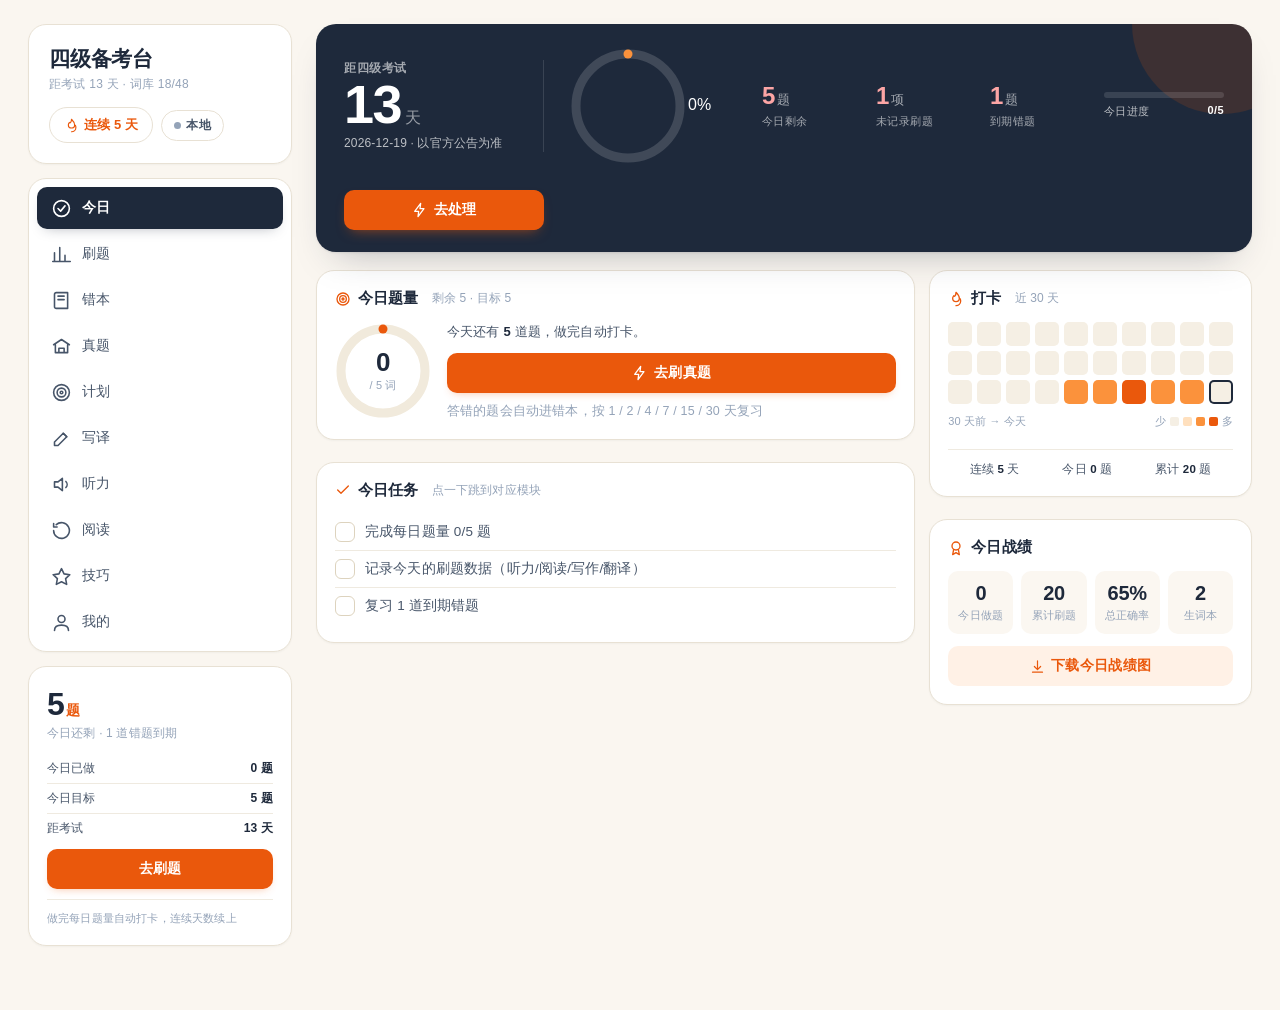
==== index.html @ 9d9791da "更新四级备考台：写译 tab 改为真题作文题库（不再用自编题） - 「写作真题题库」卡：原 3 道自编话题（短视频利弊等）全部替换为历年四级作文真题 Directions（原文），共 6 题：   2" ====
<!DOCTYPE html>
<html lang="zh-CN">
<head>
<meta charset="UTF-8">
<meta content="width=device-width, initial-scale=1.0, viewport-fit=cover" name="viewport">
<meta name="theme-color" content="#FAF6F0">
<title>四级备考台</title>
<!-- 四级备考台 · 独立部署版：单文件、零外链、离线可用；数据存本机浏览器，可用导出/导入 JSON 跨设备迁移 -->
<style>

/* ============== 设计系统 ==============
   三档卡片：primary(主卡/深阴影+左侧主色条) / default(信息卡/细边) / soft(提示卡/无边框)
   间距节奏：section 24 / card 12 / inline 6-10
   圆角：12 / 16 / 20 / 24 四档
   配色：橙色只用在 CTA、active 状态、关键强调；标题与数字走深色系 */
:root{
  --orange:#EA580C;       /* 主色：橙红（比 F97316 更克制，仅 CTA/active/重点） */
  --orange-soft:#FFF1E6;  /* 主色底：浅暖 */
  --orange-line:#FFD9B8;  /* 主色线：暖橙 */
  --ink:#1E293B;          /* 主文本：近黑 */
  --ink-2:#475569;        /* 次文本：暖深灰 */
  --muted:#94A3B8;        /* 元信息：暖灰 */
  --line:#E8E1D4;         /* 细边框：暖米灰 */
  --line-soft:#EFEAE0;    /* 极细分隔线 */
  --bg:#FAF6F0;           /* 页面背景：暖白单色 */
  --card:#FFFFFF;
  --green:#16A34A; --green-soft:#F0FDF4;
  --red:#DC2626; --red-soft:#FEF2F2;
  --amber:#D97706; --amber-soft:#FEF3C7;
  --blue:#2563EB; --blue-soft:#EFF6FF;
  --purple:#9333EA; --purple-soft:#FAF5FF;
  --shadow-sm:0 1px 2px rgba(30,41,59,.04);
  --shadow:0 1px 2px rgba(30,41,59,.04),0 8px 20px -12px rgba(30,41,59,.10);
  --shadow-lg:0 1px 2px rgba(30,41,59,.04),0 18px 36px -20px rgba(234,88,12,.20);
}
::selection{background:#FFD9B8;color:#7C2D12}
*{margin:0;padding:0;box-sizing:border-box;-webkit-tap-highlight-color:transparent}
html{font-size:16px}
body{
  font-family:-apple-system,BlinkMacSystemFont,"PingFang SC","Microsoft YaHei",sans-serif;
  background:var(--bg);
  color:var(--ink);min-height:100dvh;
  font-variant-numeric:tabular-nums;
  -webkit-font-smoothing:antialiased;text-rendering:optimizeLegibility;
  letter-spacing:.01em;
}
button{font-family:inherit;cursor:pointer;border:none;background:none}
button:focus-visible,input:focus-visible,select:focus-visible,textarea:focus-visible,[tabindex]:focus-visible{outline:2px solid rgba(234,88,12,.4);outline-offset:2px;border-radius:8px}
input,select,textarea{font-family:inherit;font-size:14px}
svg{display:inline-block;vertical-align:middle}

/* ============== 顶部 App 容器 ============== */
.app{max-width:1080px;margin:0 auto;padding:0 16px calc(96px + env(safe-area-inset-bottom))}
header{display:flex;align-items:center;justify-content:space-between;padding:18px 2px 14px}
.brand{font-size:19px;font-weight:800;letter-spacing:-.01em;color:var(--ink)}
.brand small{display:block;font-size:12px;color:var(--muted);font-weight:500;margin-top:3px;letter-spacing:.02em}
.streak{display:flex;align-items:center;gap:5px;background:#fff;border:1px solid var(--line);border-radius:999px;padding:6px 14px;font-weight:700;color:var(--orange);font-size:13px}
.streak.off{color:var(--muted)}
.streak svg{width:15px;height:15px}

/* ============== 导航 ============== */
.tabbar{
  position:fixed;left:0;right:0;bottom:0;z-index:40;
  display:flex;background:#fff;border-top:1px solid var(--line);
  padding-bottom:env(safe-area-inset-bottom);
}
.tabbar button{
  flex:1;display:flex;flex-direction:column;align-items:center;gap:3px;
  padding:9px 0 8px;color:var(--muted);font-size:11px;min-height:56px;
  position:relative;transition:color .15s ease;
}
.tabbar button svg{width:21px;height:21px;stroke-width:1.8}
.tabbar button.on{color:var(--orange);font-weight:700}
.tabbar button.on::before{content:'';position:absolute;top:0;left:50%;transform:translateX(-50%);width:24px;height:2.5px;background:var(--orange);border-radius:0 0 3px 3px}

/* ============== 卡片系统（三档） ============== */
.card{background:var(--card);border:1px solid var(--line);border-radius:18px;padding:18px;box-shadow:var(--shadow-sm);margin-bottom:8px}
.card h3,.card-primary h3{font-size:15px;font-weight:700;color:var(--ink);margin-bottom:14px;display:flex;align-items:center;gap:7px;letter-spacing:.01em}
.card h3 svg,.card-primary h3 svg{width:16px;height:16px;flex:none;color:var(--orange);stroke-width:2}
.card h3 .sub{font-size:12px;font-weight:500;color:var(--muted);margin-left:6px}

/* L1 主卡：左侧 3px 主色条 + 更大阴影，承载主要模块 */
.card-primary{
  background:#fff;border:1px solid var(--line);
  border-left:3px solid var(--orange);
  border-radius:18px;padding:18px 20px;
  box-shadow:var(--shadow);
  margin-bottom:8px;position:relative;
}
/* L2 信息卡：默认样式 */
.card{}
/* L3 提示卡：米色无边框，用于次要/提示性内容 */
.card-soft{background:#FBF7F1;border:1px dashed #ECE2D2;border-radius:14px;padding:14px 16px;margin-bottom:12px}
.card-soft h3{font-size:13px;font-weight:700;color:var(--ink-2);margin-bottom:8px}

/* ============== section 分组（解决"组合在一起没设计感"的核心） ============== */
.section{margin-bottom:24px}
.section:last-child{margin-bottom:0}
.section-head{display:flex;align-items:baseline;justify-content:space-between;margin-bottom:10px;padding:0 2px}
.section-head h4{font-size:13px;font-weight:700;color:var(--ink);letter-spacing:.02em;display:flex;align-items:center;gap:6px}
.section-head h4::before{content:'';width:3px;height:13px;background:var(--orange);border-radius:2px;display:inline-block}
.section-head .meta{font-size:12px;color:var(--muted)}

/* ============== 通用原子 ============== */
.muted{color:var(--muted);font-size:12.5px;line-height:1.6}
.muted-2{color:var(--ink-2);font-size:13px;line-height:1.6}
.row{display:flex;gap:10px;align-items:center}
.grow{flex:1}
.all-clear{padding:18px 8px;text-align:center;color:var(--green);font-weight:700;font-size:13px;display:flex;align-items:center;justify-content:center;gap:6px}
.all-clear svg{width:16px;height:16px}

/* ============== 按钮 ============== */
.btn{
  display:inline-flex;align-items:center;justify-content:center;gap:6px;
  min-height:40px;padding:0 18px;border-radius:10px;font-size:14px;font-weight:600;
  background:var(--orange);color:#fff;
  box-shadow:0 4px 10px -5px rgba(234,88,12,.45);
  transition:transform .12s ease,box-shadow .12s ease,background .12s ease;
  letter-spacing:.02em;
}
.btn.ghost{background:var(--orange-soft);color:var(--orange);box-shadow:none}
.btn.gray{background:#F1F5F9;color:var(--ink-2);box-shadow:none}
.btn.line{background:#fff;color:var(--ink);box-shadow:none;border:1px solid var(--line)}
.btn.red{background:var(--red);box-shadow:none}
.btn.green{background:var(--green);box-shadow:none}
.btn.amber{background:var(--amber);box-shadow:none}
@media(hover:hover){
  .btn:not(:disabled):hover{transform:translateY(-1px);box-shadow:0 8px 16px -8px rgba(234,88,12,.55)}
  .btn.ghost:not(:disabled):hover{background:#FFE5D0}
  .btn.gray:not(:disabled):hover{background:#E2E8F0}
  .btn.line:not(:disabled):hover{border-color:#C8B89E;background:#FBF7F1}
  .btn:not(:disabled):active{transform:translateY(0)}
}
.btn.sm{min-height:32px;padding:0 12px;font-size:12.5px;border-radius:8px}
.btn:disabled{opacity:.4;cursor:not-allowed;filter:saturate(.5)}
.btn.block{width:100%}

/* ============== 今天要处理 / 任务清单 ============== */
.todo-item{
  display:flex;align-items:center;gap:10px;padding:11px 12px;border-radius:10px;
  background:#FBF7F1;border:1px solid transparent;margin-bottom:8px;
  transition:background .12s ease;
}
.todo-item:last-child{margin-bottom:0}
.todo-item.urgent{background:#FEF2F2;border-color:#FECACA}
.todo-item .txt{flex:1;font-size:13.5px;line-height:1.5;color:var(--ink-2)}
.todo-item .txt b{font-size:14px;color:var(--ink);font-weight:700}
.todo-item.urgent .txt{color:var(--red)}
.todo-item.urgent .txt b{color:var(--red)}
.task-line{display:flex;align-items:center;gap:10px;padding:8px 0;font-size:13.5px;color:var(--ink-2)}
.task-line+.task-line{border-top:1px solid var(--line-soft)}
.task-line .box{width:20px;height:20px;border-radius:6px;border:1.5px solid #DDD3BE;display:flex;align-items:center;justify-content:center;flex:none;background:#fff}
.task-line .box svg{width:12px;height:12px}
.task-line.done .box{background:var(--green);border-color:var(--green);color:#fff}
.task-line.done span:last-child{color:var(--muted);text-decoration:line-through;text-decoration-color:#CBD5E1}

/* ============== 复习计划 ============== */
.plan-card .pp-bar{display:flex;gap:6px;margin:2px 0 14px}
.pp-seg{flex:1;min-width:0}
.pp-track{height:10px;border-radius:6px;background:#EFEAE0;overflow:hidden}
.pp-fill{height:100%;border-radius:6px;transition:width .3s ease}
.pp-cap{display:flex;align-items:center;gap:5px;margin-top:8px;font-size:12px;color:var(--muted);white-space:nowrap;overflow:hidden;text-overflow:ellipsis}
.pp-cap b{display:inline-flex;width:18px;height:18px;border-radius:50%;background:#EFEAE0;color:var(--ink-2);align-items:center;justify-content:center;font-size:11px;font-weight:700;flex:none}
.pp-cap.on{color:var(--orange);font-weight:700}
.pp-cap.on b{background:var(--orange);color:#fff}
.pp-now{font-size:13px;color:var(--ink-2);background:#FBF7F1;border-radius:10px;padding:10px 12px;margin-bottom:2px;line-height:1.6}
.pp-now b{color:var(--ink);font-weight:700}
.plan-focus{list-style:none;display:flex;flex-direction:column;gap:9px;margin-top:2px}
.plan-focus li{position:relative;padding-left:18px;font-size:13.5px;line-height:1.55;color:var(--ink-2)}
.plan-focus li::before{content:'';position:absolute;left:4px;top:8px;width:6px;height:6px;border-radius:50%;background:var(--orange)}
.auto{font-style:normal;font-size:10.5px;font-weight:700;color:var(--green);background:var(--green-soft);border-radius:5px;padding:1px 6px;margin-left:6px;vertical-align:middle}

/* ============== 写译 / 阅读 / 技巧 模块 ============== */
.tabbar{overflow-x:auto;-webkit-overflow-scrolling:touch}
.tabbar button{flex:none;min-width:62px}
.wl-prompt{display:flex;align-items:center;gap:10px;padding:11px 0;border-top:1px solid var(--line-soft)}
.wl-prompt:first-child{border-top:none}
.wl-prompt .grow{display:flex;flex-direction:column;gap:3px;min-width:0}
.wl-item{padding:12px 0;border-top:1px solid var(--line-soft)}
.wl-item:first-child{border-top:none}
.wl-item .q{font-size:13.5px;color:var(--ink);margin:4px 0;line-height:1.5}
.wl-item .a{font-size:13px;color:var(--ink-2);line-height:1.55;white-space:pre-wrap}
.skill-grid{display:grid;grid-template-columns:1fr 1fr;gap:8px}
.skill-card{background:#fff;border:1px solid var(--line);border-radius:14px;padding:14px}
.skill-card.ok{border-color:var(--green);background:var(--green-soft)}
.skill-card h3{font-size:14px;font-weight:700;color:var(--ink);margin:0}
.skill-sub{font-size:11px;font-weight:700;color:var(--muted);margin:10px 0 4px;letter-spacing:.04em}
@media(max-width:680px){.skill-grid{grid-template-columns:1fr}}

/* ============== 环形进度 ============== */
.ring-wrap{display:flex;align-items:center;gap:16px}
.ring{position:relative;width:96px;height:96px;flex:none}
.ring svg{transform:rotate(-90deg)}
.ring .num{position:absolute;inset:0;display:flex;flex-direction:column;align-items:center;justify-content:center}
.ring .num b{font-size:26px;line-height:1;color:var(--ink);font-weight:800;letter-spacing:-.02em}
.ring .num span{font-size:11px;color:var(--muted);margin-top:3px}

/* ============== 打卡日历 ============== */
.cal{display:grid;grid-template-columns:repeat(7,1fr);gap:5px}
.cal-wd{text-align:center;font-size:10px;color:var(--muted);padding-bottom:4px;font-weight:600;letter-spacing:.04em}
.cal-day{aspect-ratio:1;display:flex;align-items:center;justify-content:center;border-radius:7px;background:#F5EFE4;color:#C8B89E;font-size:12px;font-weight:600;position:relative}
.cal-day.l1{background:#FFE0BE;color:#9A3412}
.cal-day.l2{background:#FB923C;color:#fff}
.cal-day.l3{background:#EA580C;color:#fff}
.cal-day.today{box-shadow:inset 0 0 0 2px var(--ink);font-weight:800;color:var(--ink)}
.cal-day.l1.today,.cal-day.l2.today,.cal-day.l3.today{color:inherit}
.cal-day.has::after{content:'';position:absolute;bottom:2px;left:50%;transform:translateX(-50%);width:3px;height:3px;border-radius:50%;background:var(--orange)}
.cal-stats{margin-top:18px;font-size:12px;color:var(--muted);text-align:center;line-height:1.7}
.cal-mini-stats{display:flex;justify-content:space-around;font-size:11.5px;color:var(--ink-2);margin-top:20px;padding-top:10px;border-top:1px solid var(--line-soft);line-height:1.6}
.cal-mini-stats b{color:var(--ink);font-weight:700}
.cal-streak{font-size:12px;color:var(--muted);margin-bottom:36px;text-align:center;line-height:1.6}
.cal-streak b{color:var(--ink);font-weight:700;font-size:14px}
.cal-toggle{width:100%;min-height:32px;margin-top:10px;font-size:12px;color:var(--ink-2);font-weight:600;border-radius:8px}
.cal-toggle:hover{background:#F5EFE4}

/* ============== 倒计时（Hero 内的核心数据） ============== */
.cd-num{font-size:54px;font-weight:800;line-height:1;color:var(--ink);letter-spacing:-.03em;font-variant-numeric:tabular-nums}
.cd-num span{font-size:16px;font-weight:500;color:var(--muted);margin-left:4px;letter-spacing:0}
.cd-label{font-size:12px;color:var(--muted);font-weight:600;letter-spacing:.05em;text-transform:uppercase}
.cd-date{font-size:12px;color:var(--ink-2);margin-top:4px}

/* ============== 进度条 ============== */
.bar{height:6px;border-radius:99px;background:#F1EADC;overflow:hidden}
.bar i{display:block;height:100%;background:linear-gradient(90deg,#FB923C,var(--orange));border-radius:99px;transition:width .3s ease}
.bar.dark i{background:var(--ink)}

/* ============== PC 端补充 ============== */
.hero{display:none}
.pc-only{display:none}
.week{display:flex;align-items:flex-end;gap:8px;height:159px}
.wcol{flex:1;display:flex;flex-direction:column;align-items:center;justify-content:flex-end;gap:4px;height:100%}
.wnum{font-size:11px;color:var(--ink-2);min-height:14px;font-weight:600}
.wnum.empty{color:#C8B89E}
.wbar{width:100%;max-width:20px;border-radius:4px 4px 2px 2px;background:#F1EADC;min-height:4px;flex:0 0 auto}
.wbar.hot{background:linear-gradient(180deg,#FB923C,var(--orange))}
.wbar.today{box-shadow:inset 0 0 0 2px var(--ink)}
.wlab{font-size:10px;color:var(--muted);font-weight:600;letter-spacing:.04em}
.wlab.today{color:var(--ink);font-weight:700}
.cause-row{display:flex;align-items:center;gap:10px;padding:7px 0;font-size:12.5px}
.cause-row+.cause-row{border-top:1px solid var(--line-soft)}
.cause-row .nm{width:60px;flex:none;color:var(--ink-2);font-weight:500}
.cause-row .bar{flex:1;height:6px;border-radius:99px;background:#F1EADC;overflow:hidden}
.cause-row .bar i{display:block;height:100%;border-radius:99px;background:linear-gradient(90deg,#FB923C,var(--orange))}
.cause-row b{width:30px;flex:none;text-align:right;font-weight:700;color:var(--ink)}
.guide-row{display:flex;gap:10px;padding:9px 0;font-size:13px;line-height:1.6;align-items:flex-start;color:var(--ink-2)}
.guide-row+.guide-row{border-top:1px solid var(--line-soft)}
.guide-row:last-child{padding-bottom:0}
.guide-row .chip-n{flex:none;font-weight:700;color:#fff;background:var(--orange);border-radius:6px;padding:2px 8px;font-size:11px;margin-top:1px;letter-spacing:.04em;min-width:42px;text-align:center}
.guide-row .chip-n.dim{background:#94A3B8}
.lv-bar{display:flex;height:12px;border-radius:99px;overflow:hidden;background:#F1EADC;margin:6px 0 10px}
.lv-bar i{display:block;height:100%;transition:width .3s ease}
.lv-legend{display:flex;flex-wrap:wrap;gap:8px 14px;font-size:11.5px;color:var(--muted)}
.lv-legend span{display:flex;align-items:center;gap:5px}
.lv-legend i{width:9px;height:9px;border-radius:2px;flex:none}
.lv-legend b{color:var(--ink);font-weight:700}

/* ============== 横幅 ============== */
.banner{
  display:flex;gap:10px;align-items:center;background:var(--amber-soft);border:1px solid #FDE68A;
  color:#92400E;border-radius:12px;padding:11px 14px;margin-bottom:12px;font-size:12.5px;line-height:1.55;
}
.banner .grow{flex:1}
.banner .x{margin-left:6px;color:#92400E;font-size:18px;padding:4px 8px;opacity:.6;line-height:1}
.banner .x:hover{opacity:1}

/* ============== 表单 ============== */
.field{margin-bottom:10px}
.field label{display:block;font-size:12px;color:var(--muted);margin-bottom:5px;font-weight:600;letter-spacing:.02em}
.field input,.field select,.field textarea{
  width:100%;min-height:40px;border:1.5px solid var(--line);border-radius:10px;padding:9px 12px;background:#fff;color:var(--ink);
  transition:border-color .12s ease,box-shadow .12s ease;
}
.field input:focus,.field select:focus,.field textarea:focus{border-color:var(--orange);outline:none;box-shadow:0 0 0 3px rgba(234,88,12,.1)}
.field textarea{min-height:72px;resize:vertical;line-height:1.5}
.form-grid{display:grid;grid-template-columns:1fr 1fr;gap:10px}

/* ============== 记录列表 ============== */
.log-item{display:flex;align-items:center;gap:10px;padding:10px 0;font-size:13px}
.log-item+.log-item{border-top:1px solid var(--line-soft)}
.log-item .del{margin-left:auto;opacity:0;transition:opacity .15s ease}
.log-item:hover .del{opacity:1}
.tag{flex:none;font-size:11px;padding:2px 8px;border-radius:5px;font-weight:600;letter-spacing:.02em}
.tag.listening{background:#FFEDD5;color:#C2410C}
.tag.reading{background:#DBEAFE;color:#1D4ED8}
.tag.writing{background:#DCFCE7;color:#15803D}
.tag.translating{background:#F3E8FF;color:#7E22CE}
.del{color:var(--muted);padding:8px;min-width:36px;min-height:36px;font-size:16px;line-height:1}
.del:hover{color:var(--red)}

/* ============== 错本 ============== */
.err-item{border:1px solid var(--line);border-radius:12px;padding:12px 14px;margin-bottom:10px;background:#fff;transition:border-color .12s ease}
.err-item.due{border-color:#FCA5A5;background:#FFF8F8}
.err-item.due-strong{border-left:3px solid var(--red);background:#FFF8F8}
.err-item .q{font-size:13.5px;line-height:1.55;margin:8px 0 4px;color:var(--ink);font-weight:500}
.err-item .a{font-size:12.5px;color:var(--muted);line-height:1.55}
.badge{display:inline-block;font-size:10.5px;padding:2px 7px;border-radius:5px;background:#F1F5F9;color:var(--ink-2);margin-right:4px;font-weight:600;letter-spacing:.02em}
.badge.red{background:#FEE2E2;color:var(--red)}
.badge.orange{background:#FFEDD5;color:#C2410C}
.badge.gray{background:#F1F5F9;color:var(--ink-2)}
.filter-row{display:flex;gap:8px;margin-bottom:12px}
.filter-row select{flex:1;min-height:36px;border:1.5px solid var(--line);border-radius:8px;padding:6px 10px;background:#fff;font-size:12.5px}

/* ============== 生词本 ============== */
.vocab-item{display:flex;align-items:center;gap:10px;padding:10px 0}
.vocab-item+.vocab-item{border-top:1px solid var(--line-soft)}
.vocab-item .w{font-weight:700;font-size:15px;color:var(--ink);letter-spacing:.01em}
.vocab-item .ph{color:var(--muted);font-size:12.5px;margin-left:4px}
.vocab-item .d{font-size:12.5px;color:var(--ink-2);margin-top:2px;line-height:1.5}
.vocab-item .actions{margin-left:auto;display:flex;gap:4px;align-items:center}
.vocab-item .speak{color:var(--muted);padding:6px;border-radius:6px}
.vocab-item .speak:hover{color:var(--orange);background:var(--orange-soft)}

/* ============== 翻卡 overlay ============== */
.deck-mask{
  position:fixed;inset:0;z-index:60;background:var(--bg);display:none;
  flex-direction:column;min-height:100dvh;
}
.deck-mask.show{display:flex}
.deck-top{display:flex;align-items:center;justify-content:space-between;padding:14px 18px;border-bottom:1px solid var(--line);background:#fff}
.deck-top .prog{font-weight:700;color:var(--orange);font-size:13px;background:var(--orange-soft);padding:4px 12px;border-radius:99px}
.deck-close{font-size:13px;color:var(--ink-2);padding:8px 12px;min-width:44px;min-height:44px;border-radius:8px;font-weight:600}
.deck-close:hover{background:#F1EADC}
.flip-zone{flex:1;display:flex;align-items:center;justify-content:center;padding:0 24px;perspective:1200px}
.flip{width:100%;max-width:420px;height:min(56dvh,420px);position:relative;transform-style:preserve-3d;transition:transform .25s ease-out;cursor:pointer}
.flip.flipped{transform:rotateY(180deg)}
.face{
  position:absolute;inset:0;backface-visibility:hidden;-webkit-backface-visibility:hidden;
  background:#fff;border-radius:24px;box-shadow:0 1px 2px rgba(30,41,59,.04),0 20px 50px -20px rgba(30,41,59,.18);
  display:flex;flex-direction:column;align-items:center;justify-content:center;padding:32px 28px;text-align:center;
}
.face.back{transform:rotateY(180deg)}
.face .word{font-size:46px;font-weight:800;letter-spacing:-.02em;line-height:1.1;word-break:break-word;color:var(--ink)}
.face .phonetic{font-size:18px;color:var(--muted);margin-top:14px;letter-spacing:.02em}
.face .hint{position:absolute;bottom:22px;font-size:12px;color:#B7A98F;font-weight:500}
.face .pos{font-size:14px;color:var(--orange);font-weight:700;margin-bottom:10px;background:var(--orange-soft);padding:3px 10px;border-radius:6px;letter-spacing:.04em}
.face .def{font-size:24px;font-weight:700;line-height:1.4;color:var(--ink);letter-spacing:-.01em}
.face .coll{font-size:14px;color:var(--ink-2);margin-top:14px;line-height:1.5}
.face .eg{font-size:15px;margin-top:16px;line-height:1.65;color:var(--ink-2)}
.face .egcn{font-size:12.5px;color:var(--muted);margin-top:6px;line-height:1.5}
.speak-btn{margin-top:14px;width:44px;height:44px;border-radius:50%;background:var(--orange-soft);color:var(--orange);display:flex;align-items:center;justify-content:center;transition:transform .15s ease,background .15s ease}
.speak-btn:hover{background:#FFE0BE;transform:scale(1.05)}
.speak-btn svg{width:20px;height:20px}
.deck-actions{display:flex;gap:12px;padding:16px 20px calc(20px + env(safe-area-inset-bottom));background:#fff;border-top:1px solid var(--line)}
.deck-actions .btn{flex:1;height:54px;font-size:15px;border-radius:14px}

/* 清零庆祝 */
.finish-wrap{flex:1;display:flex;flex-direction:column;align-items:center;justify-content:center;padding:30px;text-align:center}
.stamp{
  border:3px solid var(--orange);color:var(--orange);padding:10px 24px;border-radius:14px;
  font-size:28px;font-weight:800;transform:rotate(-6deg);animation:stampIn .35s ease-out;letter-spacing:.05em;
  background:#fff;
}
@keyframes stampIn{0%{transform:rotate(-6deg) scale(2.2);opacity:0}100%{transform:rotate(-6deg) scale(1);opacity:1}}
.confetti{position:fixed;top:-20px;width:9px;height:15px;z-index:99;border-radius:2px;animation:fall 1.9s ease-in forwards;pointer-events:none}
@keyframes fall{to{transform:translateY(108dvh) rotate(640deg);opacity:.85}}

/* ============== 自测 ============== */
.quiz-opt{
  display:block;width:100%;text-align:left;min-height:48px;padding:12px 16px;margin-bottom:8px;
  border:1.5px solid var(--line);border-radius:12px;background:#fff;font-size:14px;color:var(--ink);
  transition:border-color .12s ease,background .12s ease;
}
.quiz-opt:hover:not(:disabled){border-color:var(--orange);background:#FFFAF5}
.quiz-opt.right{border-color:var(--green);background:var(--green-soft);color:var(--green);font-weight:700}
.quiz-opt.wrong{border-color:var(--red);background:var(--red-soft);color:var(--red)}
.quiz-opt:disabled{cursor:default}
.score-big{font-size:54px;font-weight:800;color:var(--ink);text-align:center;line-height:1.1;letter-spacing:-.03em}

/* ============== 拼写检测 ============== */
.spell-answer{min-height:50px;letter-spacing:8px;font-size:26px;font-weight:800;text-align:center;border-bottom:2px dashed #D4C8B0;margin:0 6px 14px;color:var(--ink);padding-left:8px}
.spell-answer.right{color:var(--green);border-color:var(--green)}
.spell-answer.wrong{color:var(--red);border-color:var(--red)}
.spell-tiles{display:flex;flex-wrap:wrap;gap:8px;justify-content:center;padding:0 4px}
.tile{width:40px;height:48px;border-radius:10px;background:var(--orange-soft);color:var(--orange);font-size:18px;font-weight:700;display:flex;align-items:center;justify-content:center;transition:transform .12s ease,background .12s ease}
.tile:hover:not(.used){background:#FFE0BE;transform:translateY(-1px)}
.tile.used{opacity:.22;pointer-events:none}
.spell-correct{text-align:center;color:var(--red);font-size:13px;margin-top:12px}

/* ============== 选词填空 ============== */
.bank{display:flex;flex-wrap:wrap;gap:8px;margin-bottom:14px}
.chip{min-height:36px;padding:5px 14px;border-radius:99px;background:var(--orange-soft);color:var(--orange);font-weight:600;font-size:13px;letter-spacing:.01em;transition:background .12s ease,transform .12s ease}
.chip:hover:not(.used){background:#FFE0BE}
.chip.sel{outline:2px solid var(--orange);background:#FFE0BE}
.chip.used{opacity:.22;pointer-events:none}
.cloze-item{padding:11px 0}
.cloze-item+.cloze-item{border-top:1px solid var(--line-soft)}
.cloze-sent{font-size:14px;line-height:1.9}
.cloze-cn{font-size:12.5px;color:var(--muted);margin-top:2px}
.blank{min-width:74px;min-height:34px;border:none;border-bottom:2px solid var(--orange);background:var(--orange-soft);color:var(--orange);font-weight:700;font-size:14px;border-radius:8px 8px 0 0;padding:2px 10px;margin:0 2px;letter-spacing:.01em}
.blank.right{border-bottom-color:var(--green);color:var(--green);background:var(--green-soft)}
.blank.wrong{border-bottom-color:var(--red);color:var(--red);background:var(--red-soft)}
.cloze-answer{font-size:11.5px;color:var(--green);margin-left:6px;font-weight:600}

/* ============== 图表 ============== */
.chart-box{overflow-x:auto}
.legend{display:flex;flex-wrap:wrap;gap:12px;font-size:11.5px;color:var(--ink-2);margin-top:10px}
.legend i{width:10px;height:10px;border-radius:2px;display:inline-block;margin-right:4px}

/* ============== 数据概览 ============== */
.stat-grid{display:grid;grid-template-columns:repeat(4,1fr);gap:8px;text-align:center}
.stat-grid .cell{background:#FBF7F1;border-radius:10px;padding:11px 4px}
.stat-grid b{display:block;font-size:20px;color:var(--ink);font-weight:800;letter-spacing:-.01em}
.stat-grid span{font-size:11px;color:var(--muted);margin-top:2px;letter-spacing:.02em}
.me-list .btn{margin-bottom:8px}
details.struct summary{min-height:40px;display:flex;align-items:center;font-weight:600;cursor:pointer;font-size:14px;color:var(--ink);list-style:none}
details.struct summary::-webkit-details-marker{display:none}
details.struct summary::before{content:'▸';color:var(--muted);font-size:11px;margin-right:8px;transition:transform .15s ease;display:inline-block}
details.struct[open] summary::before{transform:rotate(90deg)}
table.struct-tbl{width:100%;border-collapse:collapse;font-size:12.5px;margin-top:10px}
table.struct-tbl th,table.struct-tbl td{border:1px solid var(--line);padding:7px 9px;text-align:left}
table.struct-tbl th{background:#FBF7F1;font-weight:600;color:var(--ink)}
table.struct-tbl td{color:var(--ink-2)}

/* ============== 弹窗 ============== */
.modal-mask{position:fixed;inset:0;z-index:80;background:rgba(30,41,59,.5);display:none;align-items:center;justify-content:center;padding:20px;backdrop-filter:blur(4px)}
.modal-mask.show{display:flex}
.modal{background:#fff;border-radius:18px;padding:22px 22px 18px;width:100%;max-width:400px;max-height:86dvh;overflow:auto;box-shadow:0 20px 60px -20px rgba(30,41,59,.3)}
.modal h3{margin-bottom:12px;font-size:16px}
.modal img{width:100%;border-radius:12px;border:1px solid var(--line)}

/* ============== Toast ============== */
.toast{
  position:fixed;left:50%;bottom:110px;transform:translateX(-50%);z-index:100;
  background:var(--ink);color:#fff;padding:10px 18px;border-radius:99px;font-size:13px;
  opacity:0;pointer-events:none;transition:opacity .2s;max-width:86vw;text-align:center;
  box-shadow:0 8px 24px -8px rgba(30,41,59,.4);
}
.toast.show{opacity:.95}

.hidden{display:none!important}

/* ============== 手机微调 ============== */
@media (max-width:767px){
  .btn.sm,.cal-toggle,.banner .x,.chip,.blank{min-height:40px}
  .banner .x{min-width:40px;padding:0}
  .chip{padding:6px 14px}
}

/* ============== 平板：顶部胶囊导航 + 今日双栏 ============== */
@media (min-width:768px){
  .app{padding-bottom:48px}
  .tabbar{
    position:static;border-top:none;background:transparent;justify-content:center;gap:8px;
    padding:0 0 20px;
  }
  .tabbar button{
    flex:none;flex-direction:row;gap:8px;padding:9px 20px;border-radius:99px;min-height:42px;
    background:#fff;box-shadow:var(--shadow-sm);font-size:13px;border:1px solid var(--line);
  }
  .tabbar button.on{background:var(--ink);color:#fff;border-color:var(--ink)}
  .tabbar button.on::before{display:none}
  .tabbar button:hover:not(.on){background:#FBF7F1}
  /* ≥768：today-grid 双列对齐，两列等高，卡内 card-stretch 限制性撑高避免大空白 */
  .today-grid{display:grid;grid-template-columns:1.3fr .7fr;gap:14px;align-items:stretch}
  .today-grid .sub{display:flex;flex-direction:column;gap:14px;height:100%}
  .flip{max-width:480px}
}

/* <1024：移动端 .side 整列隐藏；hero 改紧凑横排两行（信息柱+CTA 一行，数据带一行），大字倒计时 */
@media (max-width:1023px){
  .side{display:none}
  /* mobile hero：grid 单列 + 深色背景，环绝对定位到右上角不影响行高，文字内边距避让 */
  .hero{display:grid;grid-template-columns:1fr;gap:10px;padding:14px 18px 14px 18px;border-radius:18px;margin-bottom:14px;background:#1E293B;color:#fff;box-shadow:0 1px 2px rgba(0,0,0,.08),0 18px 36px -20px rgba(30,41,59,.35);position:relative;min-height:80px}
  .hero-l{flex:none;min-width:0;padding-right:140px;padding-bottom:8px;border-right:none;display:flex;align-items:baseline;flex-wrap:wrap;gap:0}
  .hero-l .cd-label{font-size:12px;color:rgba(255,255,255,.6);font-weight:600;letter-spacing:.05em;display:inline;margin-right:4px}
  .hero-l .cd-num{font-size:54px;line-height:1;letter-spacing:-.03em;color:#fff;display:inline-block;margin:0 4px 0 0}
  .hero-l .cd-num span{font-size:14px;color:rgba(255,255,255,.6);margin-left:2px}
  .hero-l .cd-date{font-size:12px;color:rgba(255,255,255,.55);display:inline;margin-left:0}
  .hero-r{display:flex;align-items:center;gap:12px;flex-wrap:wrap;padding-right:0}
  .hero-stat{min-width:0}
  .hero-stat b{font-size:20px}
  .hero-stat b i{font-size:12px}
  .hero-stat span{font-size:11px}
  .hero-prog{display:none}
  .hero-btn,.hero-done{flex:none;font-size:14px;padding:0 16px;min-height:38px;white-space:nowrap;margin-top:6px;justify-self:start;width:auto}
  /* mobile 词库进度大环绝对定位到右上角，不影响 flex 行高 */
  .hero-ring{position:absolute;top:14px;right:14px;width:120px;height:120px;flex:none;display:flex;align-items:center;justify-content:center;margin-left:0}
  .hero-ring svg{position:absolute;inset:0}
  .hero-ring span{font-size:22px;font-weight:800;color:#fff;letter-spacing:-.02em}
  .ring-wrap{flex-direction:column;align-items:center;text-align:center;gap:10px}
  .ring{width:76px;height:76px}
  .ring svg{width:76px;height:76px}
  .ring .num b{font-size:20px}
  .cd-num{font-size:20px!important}
  .cd-num span{font-size:14px!important}
}

/* ============== 中等屏：分栏 ============== */
@media (min-width:900px){
  .quiz-grid{display:grid;grid-template-columns:1fr 1fr;gap:14px;align-items:start;
    grid-template-areas:"a b" "chart chart" "c d" "f e"}
  .quiz-grid>.card{margin-bottom:0}
  .qz-a{grid-area:a}.qz-b{grid-area:b}.qz-chart{grid-area:chart}
  .qz-c{grid-area:c}.qz-d{grid-area:d}.qz-e{grid-area:e}.qz-f{grid-area:f}
  .quiz-stage{max-width:740px;margin:4px auto 0}
  .book-grid{display:grid;grid-template-columns:.9fr 1.1fr;gap:14px;align-items:start}
  .book-grid .card{margin-bottom:0}
  .book-grid .sub{display:flex;flex-direction:column;gap:14px}
  .me-cols{display:grid;grid-template-columns:1.05fr .95fr;gap:14px;align-items:start}
  .me-cols .card{margin-bottom:0}
  .me-cols .sub{display:flex;flex-direction:column;gap:14px}
  .me-ov .stat-grid .cell{padding:14px 4px}
  .me-ov .stat-grid b{font-size:24px}
}

/* ============== 桌面：左侧边栏布局 ============== */
@media (min-width:1024px){
  .app{display:grid;grid-template-columns:264px minmax(0,1fr);gap:24px;max-width:1360px;padding:24px 28px 56px;align-items:start}
  .side{position:sticky;top:24px;display:flex;flex-direction:column;gap:14px}
  main{min-width:0}
  .today-grid{display:grid;grid-template-columns:1.3fr .7fr;gap:14px;align-items:start}
  .today-grid .sub{display:flex;flex-direction:column;gap:14px}
  header{flex-direction:column;align-items:stretch;gap:14px;padding:20px;background:#fff;border:1px solid var(--line);border-radius:18px;box-shadow:var(--shadow-sm)}
  .brand{font-size:21px}
  .streak{justify-content:center;padding:8px 14px}
  .tabbar{flex-direction:column;align-items:stretch;gap:4px;background:#fff;border:1px solid var(--line);border-radius:18px;padding:8px;box-shadow:var(--shadow-sm)}
  .tabbar button{justify-content:flex-start;gap:10px;width:100%;padding:10px 14px;min-height:42px;border-radius:10px;background:transparent;border:none;box-shadow:none;font-size:13.5px;color:var(--ink-2);font-weight:500;transition:background .12s ease,color .12s ease}
  .tabbar button:hover{background:#FBF7F1;color:var(--ink)}
  .tabbar button.on{background:var(--ink);color:#fff;box-shadow:0 6px 14px -8px rgba(30,41,59,.4);font-weight:600}
  .tabbar button.on::before{display:none}
  .tabbar button.on svg{stroke:#fff}
  .tabbar button svg{stroke-width:1.8}
  .toast{bottom:36px}
  .flip{max-width:480px;height:min(58dvh,440px)}
  .deck-top,.deck-actions{max-width:800px;width:100%;margin:0 auto}
  .deck-actions{gap:14px}
  /* PC 端补充 */
  .pc-only{display:block}
  .pc-hide{display:none}
  /* Hero：左深色信息柱 + 右数据带（彻底告别"大橙色块"） */
  .hero{display:grid;grid-template-columns:200px 1fr auto;align-items:center;gap:24px;background:#1E293B;color:#fff;border-radius:20px;padding:22px 28px;margin-bottom:18px;box-shadow:0 1px 2px rgba(0,0,0,.08),0 18px 36px -20px rgba(30,41,59,.35);position:relative;overflow:hidden}
  .hero::after{content:'';position:absolute;width:180px;height:180px;border-radius:50%;background:rgba(234,88,12,.15);right:-60px;top:-90px;pointer-events:none}
  .hero-l{padding-right:24px;border-right:1px solid rgba(255,255,255,.12);position:relative;z-index:1}
  .hero .cd-num{color:#fff}
  .hero .cd-num span{color:rgba(255,255,255,.55)}
  .hero .cd-label{color:rgba(255,255,255,.6)}
  .hero .cd-date{color:rgba(255,255,255,.7)}
  .hero-r{display:flex;align-items:center;gap:24px;flex:1;position:relative;z-index:1}
  .hero-stat{min-width:90px}
  .hero-stat b{font-size:24px;display:block;line-height:1.1;color:#fff;font-weight:800;letter-spacing:-.02em}
  .hero-stat b i{font-size:13px;font-style:normal;font-weight:500;color:rgba(255,255,255,.6);margin-left:2px}
  .hero-stat span{font-size:11px;color:rgba(255,255,255,.6);margin-top:4px;display:block;letter-spacing:.04em}
  .hero-prog{flex:1;min-width:120px}
  .hero-prog .bar{height:6px;border-radius:99px;background:rgba(255,255,255,.12);overflow:hidden}
  .hero-prog .bar i{display:block;height:100%;background:linear-gradient(90deg,#FB923C,var(--orange));border-radius:99px}
  .hero-prog .lab{display:flex;justify-content:space-between;font-size:11px;color:rgba(255,255,255,.7);margin-top:6px;letter-spacing:.04em}
  .hero-prog .lab b{color:#fff;font-weight:700}
  .hero-btn{background:var(--orange);color:#fff;flex:none;box-shadow:0 6px 14px -7px rgba(234,88,12,.7)}
  .hero-btn:hover{background:#F97316}
  .hero-done{display:flex;align-items:center;gap:8px;font-weight:600;font-size:13px;flex:none;color:rgba(255,255,255,.9);background:rgba(255,255,255,.1);padding:8px 14px;border-radius:10px}
  .hero-done svg{width:16px;height:16px;stroke:currentColor;color:#FB923C}
  /* 参考信息卡 PC 端强制展开 */
  details.struct>summary{pointer-events:none;cursor:default;min-height:0;font-size:14px;margin-bottom:10px;padding:0}
  details.struct>summary::before{display:none}
  /* 数据概览 6 格 */
  .me-ov .stat-grid{grid-template-columns:repeat(6,1fr)}
  /* 侧边栏今日待办 */
  .side-today .st-num{font-size:32px;font-weight:800;color:var(--ink);line-height:1.1;margin:2px 0 2px;letter-spacing:-.02em}
  .side-today .st-num b{color:var(--orange);font-size:14px;font-weight:600;margin-left:2px}
  .side-today .st-lab{font-size:12px;color:var(--muted);margin-bottom:12px;line-height:1.5}
  .side-today .btn{width:100%;margin-top:6px}
  .side-today .st-row{display:flex;justify-content:space-between;font-size:12px;color:var(--ink-2);padding:6px 0}
  .side-today .st-row b{color:var(--ink);font-weight:700}
  .side-today .st-row+.st-row{border-top:1px solid var(--line-soft)}
  .side-today .st-foot{margin-top:10px;padding-top:10px;border-top:1px solid var(--line-soft);font-size:11px;color:var(--muted);line-height:1.5}
}
@media (prefers-reduced-motion:reduce){
  .flip{transition:none}
  .confetti{display:none}
  .stamp{animation:none}
  .btn{transition:none}
  .bar i{transition:none}
}
/* 真题题库模块 */
.opt-list{display:flex;flex-direction:column;gap:10px;margin:14px 0}
.opt{display:block;width:100%;text-align:left;padding:14px 15px;border:1.6px solid var(--line);border-radius:12px;background:#fff;font-size:16px;line-height:1.5;color:var(--ink);cursor:pointer;transition:border-color .12s,background .12s}
.opt:hover:not(:disabled){border-color:var(--orange)}
.opt.sel{border-color:var(--orange);background:var(--orange-soft);font-weight:600}
.opt.ok{border-color:var(--green);background:#DCFCE7;color:#166534;font-weight:600}
.opt.no{border-color:var(--red);background:#FEE2E2;color:#991B1B;font-weight:600}
.opt:disabled{cursor:default}
.q-stem{font-size:16px;line-height:1.75;color:var(--ink);white-space:pre-line;margin:4px 0 2px}
.bank-fb{margin-top:14px;padding:12px 14px;border-radius:12px;font-size:14px;line-height:1.7}
.bank-fb.ok{background:#DCFCE7;color:#166534}
.bank-fb.no{background:#FEE2E2;color:#991B1B}
.bank-fb.ok .muted{color:#166534}
.bank-fb.no .muted{color:#7f1d1d}
.bank-audio{margin-bottom:12px}
/* 听力播放器 */
.bank-player{display:flex;align-items:center;gap:12px;background:var(--orange-soft);border:1px solid #FCD9B6;border-radius:14px;padding:12px;margin-bottom:14px}
.bank-player .ap-btn{flex:none;width:46px;height:46px;border-radius:50%;border:none;background:var(--orange);color:#fff;display:flex;align-items:center;justify-content:center;cursor:pointer;box-shadow:0 6px 14px -7px rgba(234,88,12,.7)}
.bank-player .ap-btn:hover{background:#F97316}
.bank-player .ap-btn svg{width:20px;height:20px;stroke:#fff}
.bank-player .ap-body{flex:1;min-width:0}
.bank-player .ap-bar{height:6px;border-radius:99px;background:#FCD9B6;overflow:hidden}
.bank-player .ap-fill{height:100%;width:0;background:var(--orange);border-radius:99px;transition:width .15s linear}
.bank-player .ap-ctrls{display:flex;align-items:center;gap:12px;margin-top:8px;flex-wrap:wrap}
.bank-player .ap-time{font-size:12px;color:var(--ink-2);font-variant-numeric:tabular-nums;flex:none}
.bank-player .ap-ctrl{display:flex;align-items:center;gap:6px;font-size:12px;color:var(--ink-2);flex:none}
.bank-player .ap-ctrl input[type=range]{width:72px;accent-color:var(--orange)}
.bank-player .ap-mini{flex:none;border:1px solid var(--line);background:#fff;border-radius:9px;padding:5px 10px;font-size:12px;color:var(--ink-2);cursor:pointer;display:flex;align-items:center;gap:4px}
.bank-player .ap-mini:hover{border-color:var(--orange);color:var(--orange)}
.bank-player .ap-mini svg{width:13px;height:13px}
.bank-player .ap-hint{font-size:11px;color:var(--muted);margin-top:6px;line-height:1.4}

/* ========== 本页补充：修正导航在移动端的可见性 + 同步状态 ========== */
@media (max-width:1023px){ .side{display:contents} .content{min-width:0} }
@media (min-width:1024px){ .content{min-width:0} }
.sync{display:flex;align-items:center;gap:5px;background:#fff;border:1px solid var(--line);border-radius:999px;padding:6px 12px;font-size:12px;font-weight:600;color:var(--ink-2);white-space:nowrap}
.sync i{width:7px;height:7px;border-radius:50%;background:var(--muted);flex:none}
.sync.ok i{background:var(--green)}
.sync.ing i{background:var(--amber);animation:pulse 1s infinite}
.sync.off i{background:var(--muted)}
@keyframes pulse{0%,100%{opacity:1}50%{opacity:.3}}
.hero-stat{cursor:pointer}
.hero-stat:hover b{color:#FB923C}
.heat{display:grid;grid-template-columns:repeat(10,1fr);gap:5px}
.heat i{aspect-ratio:1;border-radius:5px;background:#F5EFE4;display:block;position:relative}
.heat i.l1{background:#FFE0BE}
.heat i.l2{background:#FB923C}
.heat i.l3{background:#EA580C}
.heat i.today{box-shadow:inset 0 0 0 2px var(--ink)}
.heat-foot{display:flex;align-items:center;justify-content:space-between;margin-top:10px;font-size:11px;color:var(--muted)}
.heat-legend{display:flex;align-items:center;gap:4px}
.heat-legend i{width:9px;height:9px;border-radius:2px}
.sync-tbl{width:100%;border-collapse:collapse;font-size:11.5px;margin-top:10px}
.sync-tbl th,.sync-tbl td{border:1px solid var(--line);padding:5px 7px;text-align:left;white-space:nowrap;overflow:hidden;text-overflow:ellipsis;max-width:150px}
.sync-tbl th{background:#FBF7F1;font-weight:600;color:var(--ink)}
.sync-tbl td{color:var(--ink-2);font-family:ui-monospace,SFMono-Regular,Menlo,monospace;font-size:11px}
.sync-box{overflow-x:auto}
.deck-meta{text-align:center;font-size:12px;color:var(--muted);margin-top:12px}
.poster-mask{position:fixed;inset:0;z-index:80;background:rgba(30,41,59,.5);display:none;align-items:center;justify-content:center;padding:20px}
.poster-mask.show{display:flex}
.poster-box{background:#fff;border-radius:18px;padding:16px;max-width:340px;width:100%;text-align:center}
.poster-box img{width:100%;border-radius:12px;border:1px solid var(--line)}
.struct-note{font-size:11.5px;color:var(--muted);margin-top:8px;line-height:1.6}
.empty{text-align:center;padding:22px 10px;color:var(--muted);font-size:13px;line-height:1.7}
</style>
</head>
<body>
<div class="app">
  <div class="side">
    <header>
      <div class="brand">四级备考台<small id="brandSub">艾宾浩斯背词 · 刷题 · 错本</small></div>
      <div class="row" style="gap:8px">
        <div class="streak off" id="streakPill"></div>
        <div class="sync off" id="syncPill"><i></i><span>本地</span></div>
        <div class="sync off" id="wsyncPill" style="display:none"><i></i><span>云同步</span></div>
      </div>
    </header>
    <nav class="tabbar" id="tabbar" aria-label="主导航"></nav>
    <div class="card pc-only side-today" id="sideToday"></div>
  </div>
  <div class="content">
    <div class="hero" id="hero"></div>
    <main id="main"></main>
  </div>
</div>

<!-- 背词专注页 -->
<div class="deck-mask" id="deckMask" role="dialog" aria-modal="true" aria-label="背词专注页"></div>

<!-- 弹窗 -->
<div class="modal-mask" id="modalMask" role="dialog" aria-modal="true" aria-label="操作对话框"><div class="modal" id="modalBody" tabindex="-1"></div></div>

<!-- 战绩海报 -->
<div class="poster-mask" id="posterMask" role="dialog" aria-modal="true" aria-label="今日战绩"><div class="poster-box" id="posterBody"></div></div>

<div class="toast" id="toast" role="status" aria-live="polite"></div>

<!-- 云端同步通道：字段与资料库数据表「四级备考数据」一一对应 -->
<form id="syncForm" class="hidden" aria-hidden="true">
  <input type="hidden" name="bizKey" value="">
  <input type="hidden" name="bizType" value="">
  <input type="hidden" name="word" value="">
  <input type="hidden" name="status" value="">
  <input type="hidden" name="interval" value="0">
  <input type="hidden" name="nextReview" value="">
  <input type="hidden" name="payload" value="">
  <input type="hidden" name="updatedAt" value="">
</form>

<!-- 云端字段映射骨架：与数据表「四级备考数据」字段一一对应，运行时由同步明细表填充 -->
<div id="syncSkeleton" class="hidden" aria-hidden="true">
  <table class="sync-tbl"><tbody><tr>
    <td data-field="业务键" data-sp-bindable="database" data-sp-database-id="kdp8z3YCs0mN9JBaJEI0UH"></td>
    <td data-field="类型" data-sp-bindable="database" data-sp-database-id="kdp8z3YCs0mN9JBaJEI0UH"></td>
    <td data-field="单词" data-sp-bindable="database" data-sp-database-id="kdp8z3YCs0mN9JBaJEI0UH"></td>
    <td data-field="状态" data-sp-bindable="database" data-sp-database-id="kdp8z3YCs0mN9JBaJEI0UH"></td>
    <td data-field="复习间隔" data-sp-bindable="database" data-sp-database-id="kdp8z3YCs0mN9JBaJEI0UH"></td>
    <td data-field="下次复习" data-sp-bindable="database" data-sp-database-id="kdp8z3YCs0mN9JBaJEI0UH"></td>
    <td data-field="数据" data-sp-bindable="database" data-sp-database-id="kdp8z3YCs0mN9JBaJEI0UH"></td>
    <td data-field="更新时间" data-sp-bindable="database" data-sp-database-id="kdp8z3YCs0mN9JBaJEI0UH"></td>
  </tr></tbody></table>
</div>

<script>
'use strict';
/* ==================================================================
   四级备考台 —— 单文件 / 零外链 / 断网可用
   数据：全部保存在本机浏览器 localStorage，不上传服务器；换设备用导出/导入 JSON 迁移
   ================================================================== */

/* ---------------- 内置词库：四级高频 48 词 ---------------- */
const WORDS=[{id:1,w:"abandon",ph:"/əˈbændən/",pos:"v.",def:"放弃，抛弃",coll:"abandon the plan 放弃计划",eg:"The project was so expensive that they had to ___ it.",egCn:"项目太贵，他们不得不放弃。"},
{id:2,w:"ability",ph:"/əˈbɪləti/",pos:"n.",def:"能力，才能",coll:"the ability to do sth. 做某事的能力",eg:"She has the ___ to solve problems quickly.",egCn:"她有快速解决问题的能力。"},
{id:3,w:"academic",ph:"/ˌækəˈdemɪk/",pos:"adj.",def:"学术的；学业的",coll:"academic performance 学业表现",eg:"His ___ performance improved a lot this term.",egCn:"这学期他的学业表现进步很大。"},
{id:4,w:"achieve",ph:"/əˈtʃiːv/",pos:"v.",def:"实现，达成",coll:"achieve a goal 实现目标",eg:"You can ___ your goals if you work hard.",egCn:"努力就能实现目标。"},
{id:5,w:"adapt",ph:"/əˈdæpt/",pos:"v.",def:"适应；改编",coll:"adapt to the environment 适应环境",eg:"It took him months to ___ to the new school.",egCn:"他花了几个月适应新学校。"},
{id:6,w:"affect",ph:"/əˈfekt/",pos:"v.",def:"影响",coll:"affect the result 影响结果",eg:"The weather can ___ our mood.",egCn:"天气会影响我们的心情。"},
{id:7,w:"available",ph:"/əˈveɪləbl/",pos:"adj.",def:"可获得的；有空的",coll:"be available to 可供…使用",eg:"The book is ___ in the school library.",egCn:"这本书在学校图书馆可以借到。"},
{id:8,w:"benefit",ph:"/ˈbenɪfɪt/",pos:"n./v.",def:"益处；受益",coll:"benefit from 从…中受益",eg:"Regular exercise can ___ your health.",egCn:"规律锻炼有益健康。"},
{id:9,w:"challenge",ph:"/ˈtʃælɪndʒ/",pos:"n./v.",def:"挑战；向…挑战",coll:"face a challenge 面对挑战",eg:"Climbing the mountain was a real ___ for us.",egCn:"爬山对我们来说是真正的挑战。"},
{id:10,w:"community",ph:"/kəˈmjuːnəti/",pos:"n.",def:"社区；群体",coll:"local community 当地社区",eg:"They work together to help the local ___.",egCn:"他们一起帮助当地社区。"},
{id:11,w:"consequence",ph:"/ˈkɒnsɪkwəns/",pos:"n.",def:"结果，后果",coll:"as a consequence 因此",eg:"He must face the ___ of his mistake.",egCn:"他必须面对错误的后果。"},
{id:12,w:"contribute",ph:"/kənˈtrɪbjuːt/",pos:"v.",def:"贡献；促成",coll:"contribute to 有助于；促成",eg:"Everyone can ___ to protecting the environment.",egCn:"每个人都能为环保做贡献。"},
{id:13,w:"decade",ph:"/ˈdekeɪd/",pos:"n.",def:"十年",coll:"over the past decade 过去十年间",eg:"Great changes took place in the past ___.",egCn:"过去十年发生了巨大变化。"},
{id:14,w:"demand",ph:"/dɪˈmɑːnd/",pos:"n./v.",def:"需求；要求",coll:"meet the demand 满足需求",eg:"Workers ___ better pay and shorter hours.",egCn:"工人们要求更高工资和更短工时。"},
{id:15,w:"despite",ph:"/dɪˈspaɪt/",pos:"prep.",def:"尽管",coll:"despite the difficulties 尽管困难重重",eg:"___ the rain, they kept playing football.",egCn:"尽管下雨，他们继续踢球。"},
{id:16,w:"economic",ph:"/ˌiːkəˈnɒmɪk/",pos:"adj.",def:"经济的",coll:"economic growth 经济增长",eg:"The country saw fast ___ growth.",egCn:"这个国家经济增长很快。"},
{id:17,w:"efficient",ph:"/ɪˈfɪʃnt/",pos:"adj.",def:"高效的",coll:"an efficient way 高效的方法",eg:"This is the most ___ way to learn words.",egCn:"这是最高效的背词方法。"},
{id:18,w:"emphasize",ph:"/ˈemfəsaɪz/",pos:"v.",def:"强调",coll:"emphasize the importance 强调重要性",eg:"Teachers always ___ the importance of reading.",egCn:"老师总是强调阅读的重要性。"},
{id:19,w:"environment",ph:"/ɪnˈvaɪrənmənt/",pos:"n.",def:"环境",coll:"protect the environment 保护环境",eg:"We should protect the ___ for our children.",egCn:"为了下一代我们应该保护环境。"},
{id:20,w:"essential",ph:"/ɪˈsenʃl/",pos:"adj.",def:"必不可少的",coll:"be essential to 对…必不可少",eg:"Water is ___ to all living things.",egCn:"水对一切生物都必不可少。"},
{id:21,w:"estimate",ph:"/ˈestɪmeɪt/",pos:"v.",def:"估计，估算",coll:"it is estimated that 据估计",eg:"Scientists ___ that the sea level will rise.",egCn:"科学家估计海平面会上升。"},
{id:22,w:"evidence",ph:"/ˈevɪdəns/",pos:"n.",def:"证据",coll:"there is evidence that 有证据表明",eg:"There is no ___ that he was there.",egCn:"没有证据表明他在场。"},
{id:23,w:"expand",ph:"/ɪkˈspænd/",pos:"v.",def:"扩大，扩展",coll:"expand the market 扩大市场",eg:"They plan to ___ the museum next year.",egCn:"他们计划明年扩建博物馆。"},
{id:24,w:"factor",ph:"/ˈfæktə(r)/",pos:"n.",def:"因素",coll:"a key factor 关键因素",eg:"Price is an important ___ when we shop.",egCn:"价格是购物时的重要因素。"},
{id:25,w:"focus",ph:"/ˈfəʊkəs/",pos:"v./n.",def:"集中；焦点",coll:"focus on 专注于",eg:"Please ___ on your study, not your phone.",egCn:"请专注学习，别玩手机。"},
{id:26,w:"frequent",ph:"/ˈfriːkwənt/",pos:"adj.",def:"频繁的",coll:"frequent visits 频繁的访问",eg:"Buses are ___ in the city center.",egCn:"市中心公交车很频繁。"},
{id:27,w:"global",ph:"/ˈɡləʊbl/",pos:"adj.",def:"全球的",coll:"global warming 全球变暖",eg:"Climate change is a ___ problem.",egCn:"气候变化是全球性问题。"},
{id:28,w:"impact",ph:"/ˈɪmpækt/",pos:"n.",def:"影响；冲击",coll:"have an impact on 对…有影响",eg:"The speech had a deep ___ on me.",egCn:"那场演讲对我影响很深。"},
{id:29,w:"improve",ph:"/ɪmˈpruːv/",pos:"v.",def:"改善，提高",coll:"improve efficiency 提高效率",eg:"Reading every day can ___ your English.",egCn:"每天阅读能提高英语。"},
{id:30,w:"individual",ph:"/ˌɪndɪˈvɪdʒuəl/",pos:"adj./n.",def:"个人的；个体",coll:"individual differences 个体差异",eg:"Every ___ has the right to speak.",egCn:"每个人都有发言权。"},
{id:31,w:"influence",ph:"/ˈɪnfluəns/",pos:"n./v.",def:"影响",coll:"under the influence of 在…影响下",eg:"Parents ___ their children a lot.",egCn:"父母对孩子影响很大。"},
{id:32,w:"involve",ph:"/ɪnˈvɒlv/",pos:"v.",def:"涉及；包含",coll:"be involved in 参与；涉及",eg:"The game ___s both luck and skill.",egCn:"这个游戏既靠运气也靠技巧。"},
{id:33,w:"issue",ph:"/ˈɪʃuː/",pos:"n.",def:"问题；议题",coll:"social issues 社会问题",eg:"We discussed the ___ at the meeting.",egCn:"我们在会上讨论了这个问题。"},
{id:34,w:"maintain",ph:"/meɪnˈteɪn/",pos:"v.",def:"维持；维护",coll:"maintain a balance 保持平衡",eg:"Exercise helps ___ a healthy weight.",egCn:"运动有助于维持健康体重。"},
{id:35,w:"major",ph:"/ˈmeɪdʒə(r)/",pos:"adj.",def:"主要的",coll:"a major problem 主要问题",eg:"Air pollution is a ___ problem in big cities.",egCn:"空气污染是大城市的主要问题。"},
{id:36,w:"method",ph:"/ˈmeθəd/",pos:"n.",def:"方法",coll:"a method of doing sth. 做某事的方法",eg:"This ___ of teaching is popular.",egCn:"这种教学方法很受欢迎。"},
{id:37,w:"obtain",ph:"/əbˈteɪn/",pos:"v.",def:"获得",coll:"obtain information 获取信息",eg:"You can ___ more information online.",egCn:"你可以在网上获得更多信息。"},
{id:38,w:"occur",ph:"/əˈkɜː(r)/",pos:"v.",def:"发生；出现",coll:"occur to sb. 被某人想到",eg:"Accidents often ___ at this corner.",egCn:"事故常发生在这个拐角。"},
{id:39,w:"opportunity",ph:"/ˌɒpəˈtjuːnəti/",pos:"n.",def:"机会",coll:"seize the opportunity 抓住机会",eg:"The job fair offers a good ___ for students.",egCn:"招聘会为学生提供好机会。"},
{id:40,w:"participate",ph:"/pɑːˈtɪsɪpeɪt/",pos:"v.",def:"参加，参与",coll:"participate in 参加",eg:"All students can ___ in the activity.",egCn:"所有学生都能参加这个活动。"},
{id:41,w:"policy",ph:"/ˈpɒləsi/",pos:"n.",def:"政策，方针",coll:"government policy 政府政策",eg:"The new ___ helps small businesses.",egCn:"新政策帮助小微企业。"},
{id:42,w:"potential",ph:"/pəˈtenʃl/",pos:"adj./n.",def:"潜在的；潜力",coll:"potential risks 潜在风险",eg:"She has the ___ to be a great singer.",egCn:"她有成为优秀歌手的潜力。"},
{id:43,w:"predict",ph:"/prɪˈdɪkt/",pos:"v.",def:"预测",coll:"predict the future 预测未来",eg:"It is hard to ___ the weather here.",egCn:"这里的天气很难预测。"},
{id:44,w:"pressure",ph:"/ˈpreʃə(r)/",pos:"n.",def:"压力",coll:"under pressure 在压力下",eg:"He works well under ___.",egCn:"他在压力下工作得很好。"},
{id:45,w:"reduce",ph:"/rɪˈdjuːs/",pos:"v.",def:"减少",coll:"reduce costs 降低成本",eg:"We should ___ waste at home.",egCn:"我们应该减少家里的浪费。"},
{id:46,w:"reflect",ph:"/rɪˈflekt/",pos:"v.",def:"反映；思考",coll:"reflect on 反思",eg:"Take a moment to ___ on what you did.",egCn:"花点时间反思自己做过的事。"},
{id:47,w:"require",ph:"/rɪˈkwaɪə(r)/",pos:"v.",def:"需要；要求",coll:"require further study 需要进一步研究",eg:"This job ___s good English.",egCn:"这份工作需要良好的英语。"},
{id:48,w:"resource",ph:"/rɪˈsɔːs/",pos:"n.",def:"资源",coll:"natural resources 自然资源",eg:"Water is a precious ___.",egCn:"水是宝贵的资源。"}];
var WMAP={};WORDS.forEach(function(w){WMAP[w.id]=w;});

/* ---------------- 常量 ---------------- */
var KEY='wb_cet4_v1';
var DATABASE_ID='kdp8z3YCs0mN9JBaJEI0UH';
var INTERVALS=[1,2,4,7,15,30];
var ERR_INTERVALS=[1,3,7,15,30];
var TYPES=['听力','阅读','写作','翻译'];
var REASONS=['词汇不认识','语法不熟','理解偏差','粗心失误','时间不够','其他','题库答错'];
var TAGCLS={'听力':'listening','阅读':'reading','写作':'writing','翻译':'translating'};
var TABS=[{id:'today',name:'今日',ic:'today'},{id:'quiz',name:'刷题',ic:'chart'},{id:'book',name:'错本',ic:'book'},{id:'bank',name:'真题',ic:'bank'},{id:'plan',name:'计划',ic:'target'},{id:'write',name:'写译',ic:'edit'},{id:'listen',name:'听力',ic:'vol'},{id:'read',name:'阅读',ic:'replay'},{id:'skill',name:'技巧',ic:'star'},{id:'me',name:'我的',ic:'user'}];
var ICONS={
  today:'<circle cx="12" cy="12" r="9"/><path d="M8 12l3 3 5-6"/>',
  chart:'<path d="M4 20V10M10 20V4M16 20v-7M22 20H2"/>',
  book:'<path d="M4 5a2 2 0 0 1 2-2h13v18H6a2 2 0 0 1-2-2z"/><path d="M8 7h7M8 11h7"/>',
  user:'<circle cx="12" cy="8" r="4"/><path d="M4 21c0-4 3.6-6 8-6s8 2 8 6"/>',
  bank:'<path d="M3 10l9-6 9 6M5 10v9h14v-9M9 19v-5h6v5"/>',
  flame:'<path d="M12 2s5 5 5 9a5 5 0 0 1-10 0c0-1.5.7-2.8 1.5-3.8C9.5 9 12 7 12 2z"/><path d="M12 22a7 7 0 0 0 7-7c0-1.2-.3-2.3-.8-3.3"/>',
  clock:'<circle cx="12" cy="12" r="9"/><path d="M12 7v5l3 2"/>',
  check:'<path d="M4 12l5 5L20 6"/>',
  x:'<path d="M6 6l12 12M18 6L6 18"/>',
  trash:'<path d="M4 7h16M9 7V4h6v3M6 7l1 14h10l1-14"/>',
  down:'<path d="M12 3v13M7 12l5 5 5-5M4 21h16"/>',
  up:'<path d="M12 21V8M7 12l5-5 5 5M4 3h16"/>',
  refresh:'<path d="M20 12a8 8 0 1 1-2.3-5.6M20 4v5h-5"/>',
  alert:'<path d="M12 3l9.5 17H2.5z"/><path d="M12 9v5M12 17.5v.01"/>',
  vol:'<path d="M4 9v6h4l5 4V5L8 9z"/><path d="M17 8.5a5 5 0 0 1 0 7"/>',
  play:'<path d="M7 5l12 7-12 7z"/>',
  pause:'<path d="M8 5h3v14H8zM13 5h3v14h-3z"/>',
  replay:'<path d="M3 12a9 9 0 1 0 3-6.7M3 4v4h4"/>',
  plus:'<path d="M12 5v14M5 12h14"/>',
  target:'<circle cx="12" cy="12" r="9"/><circle cx="12" cy="12" r="5"/><circle cx="12" cy="12" r="1.5"/>',
  award:'<circle cx="12" cy="9" r="6"/><path d="M8.5 14L7 22l5-3 5 3-1.5-8"/>',
  zap:'<path d="M13 2L4 14h6l-1 8 9-12h-6z"/>',
  star:'<path d="M12 3l2.9 6 6.6.9-4.8 4.6 1.2 6.5L12 18l-5.9 3 1.2-6.5L2.5 9.9 9.1 9z"/>',
  edit:'<path d="M4 20h4l10-10-4-4L4 16z"/><path d="M14 6l4 4"/>',
  cloud:'<path d="M7 18a4 4 0 0 1 .4-8 5.5 5.5 0 0 1 10.4 1.5A3.5 3.5 0 0 1 18 18z"/>'
};

/* ---------------- 工具 ---------------- */
function $(s){return document.querySelector(s);}
function esc(s){return String(s==null?'':s).replace(/[&<>"']/g,function(c){return {'&':'&amp;','<':'&lt;','>':'&gt;','"':'&quot;',"'":'&#39;'}[c];});}
function pad2(n){return (n<10?'0':'')+n;}
function fmt(d){return d.getFullYear()+'-'+pad2(d.getMonth()+1)+'-'+pad2(d.getDate());}
function todayStr(){return fmt(new Date());}
function addDays(s,n){var d=new Date(s+'T00:00:00');d.setDate(d.getDate()+n);return fmt(d);}
function diffDays(a,b){return Math.round((new Date(b+'T00:00:00')-new Date(a+'T00:00:00'))/86400000);}
function uid(){return Date.now().toString(36)+Math.random().toString(36).slice(2,7);}
function clamp(v,a,b){return v<a?a:(v>b?b:v);}
function icon(n,sz){
  var p=ICONS[n]||'';var s=sz||18;
  return '<svg width="'+s+'" height="'+s+'" viewBox="0 0 24 24" fill="none" stroke="currentColor" stroke-width="1.9" stroke-linecap="round" stroke-linejoin="round" aria-hidden="true">'+p+'</svg>';
}
var TOAST_T=null;
function toast(msg){
  var el=$('#toast');if(!el)return;
  el.textContent=msg;el.classList.add('show');
  clearTimeout(TOAST_T);TOAST_T=setTimeout(function(){el.classList.remove('show');},2200);
}
function speak(text,lang){
  try{
    if(!('speechSynthesis' in window)||!window.SpeechSynthesisUtterance)return;
    var s=window.speechSynthesis;
    s.cancel();
    var u=new SpeechSynthesisUtterance(text);u.lang=lang||'en-US';u.rate=.9;
    setTimeout(function(){try{if(s.resume)s.resume();s.speak(u);}catch(e){}},90);
  }catch(e){}
}
function canSpeak(){return ('speechSynthesis' in window)&&!!window.SpeechSynthesisUtterance;}
/* 听力播放（基于浏览器 TTS，点击即放，无语速/音量控件） */
var PS={playing:false,key:null};
function stopSpeak(){try{window.speechSynthesis.cancel();}catch(e){}PS.playing=false;PS.key=null;renderPlayBtn();}
function playScript(text,key){
  try{
    if(!('speechSynthesis' in window)||!window.SpeechSynthesisUtterance||!text)return;
    var s=window.speechSynthesis;
    if(PS.playing&&PS.key===key){s.cancel();PS.playing=false;PS.key=null;renderPlayBtn();return;}
    s.cancel();
    var u=new SpeechSynthesisUtterance(text);u.lang='en-US';u.rate=0.95;u.volume=1;
    u.onend=function(){PS.playing=false;PS.key=null;renderPlayBtn();};
    u.onerror=function(){PS.playing=false;PS.key=null;renderPlayBtn();};
    PS.playing=true;PS.key=key;renderPlayBtn();
    setTimeout(function(){try{if(s.resume)s.resume();s.speak(u);}catch(e){}},90);
  }catch(e){}
}
function playBankScript(id){var it=BANK_MAP[id];if(it&&it.script)playScript(it.script,id);}
function renderPlayBtn(){
  var b=document.getElementById('apBtn');
  if(b)b.innerHTML=(PS.playing?icon('pause',16):icon('play',16))+' '+(PS.playing?'暂停':'播放听力');
}

/* ---------------- 示例数据 ---------------- */
function defaultExamDate(){
  var y=new Date().getFullYear();
  var first=new Date(y,11,1).getDay();
  var firstSat=1+((6-first+7)%7);
  return y+'-12-'+pad2(firstSat+14);
}
function sampleState(){
  var t=todayStr();
  var s={
    version:1,
    settings:{dailyNew:10,dailyGoal:5,examDate:defaultExamDate(),level:'CET4',bank:{attempts:0,correct:0,byType:{},done:{}}},
    wordProgress:{},
    dailyQueue:null,
    vocab:[],
    practice:[],
    errors:[],
    checkins:[],
    dayStats:{},
    planChecks:{},
    writing:[],
    reading:[],
    dictation:[],
    listenPractice:{},
    readPractice:{},
    skillDone:{},
    sync:{},
    meta:{sample:{practice:[],errors:[],vocab:[],words:[]},backupDismiss:0,syncT:0}  };
  /* 示例：3 条刷题记录 */
  [[-5,'阅读',10,7],[-3,'听力',8,5],[-1,'翻译',2,1]].forEach(function(r){
    var id=uid();s.practice.push({id:id,date:addDays(t,r[0]),type:r[1],total:r[2],correct:r[3],note:'示例'});
    s.meta.sample.practice.push(id);
  });
  /* 示例：2 条错题，其中 1 条已逾期 */
  [[-9,'阅读','词汇不认识','The report ___ that prices will rise.','看到 imply/suggest/infer 要抓"暗示"义，注意主语是 report 时用 indicates。',3],
   [-2,'听力','理解偏差','对话中女士最终决定做什么？','听转折词 but/however 后的内容，答案通常在转折之后。',0]].forEach(function(r){
    var id=uid();
    var st=clamp(r[5],0,ERR_INTERVALS.length-1);
    s.errors.push({id:id,date:addDays(t,r[0]),type:r[1],reason:r[2],question:r[3],idea:r[4],stage:st,next:addDays(addDays(t,r[0]),ERR_INTERVALS[st]),note:'示例'});
    s.meta.sample.errors.push(id);
  });
  /* 示例：2 个生词 */
  [11,3].forEach(function(wid){
    s.vocab.push({wordId:wid,addedAt:addDays(t,-1),note:'示例'});
    s.meta.sample.vocab.push(wid);
  });
  /* 示例：8 个词的学习进度（含 3 个今日到期复习） */
  [[1,3,-1],[2,2,0],[3,1,0],[4,4,2],[5,2,1],[6,1,-2],[7,5,6],[8,3,3]].forEach(function(r){
    var lv=r[1],next=addDays(t,r[2]);
    s.wordProgress[r[0]]={lv:lv,next:next,dealt:true,wrongToday:0,wrongDate:'',note:'示例'};
    s.meta.sample.words.push(r[0]);
  });
  /* 示例：近 6 天复习量与打卡 */
  [[-5,14],[-4,9],[-3,16],[-2,11],[-1,13]].forEach(function(r){
    var d=addDays(t,r[0]);s.dayStats[d]=r[1];s.checkins.push(d);
  });
  return s;
}

/* ---------------- 状态读写 ---------------- */
function normalizeState(s){
  var d=sampleState();
  var base={version:1,settings:{},wordProgress:{},dailyQueue:null,vocab:[],practice:[],errors:[],checkins:[],dayStats:{},planChecks:{},writing:[],reading:[],dictation:[],listenPractice:{},readPractice:{},skillDone:{},sync:{},meta:{sample:{practice:[],errors:[],vocab:[],words:[]},backupDismiss:0,syncT:0}};
  if(!s||typeof s!=='object')return d;
  var out=base;
  out.settings.dailyNew=clamp(parseInt((s.settings||{}).dailyNew,10)||10,1,50);
  out.settings.dailyGoal=clamp(parseInt((s.settings||{}).dailyGoal,10)||5,1,50);
  out.settings.examDate=(s.settings&&s.settings.examDate)?String(s.settings.examDate):defaultExamDate();
  out.settings.bank=(s.settings&&s.settings.bank)?s.settings.bank:{attempts:0,correct:0,byType:{},done:{}};
  out.settings.level=(s.settings&&s.settings.level)||'CET4';
  if(s.wordProgress&&typeof s.wordProgress==='object'){
    Object.keys(s.wordProgress).forEach(function(k){
      var p=s.wordProgress[k];if(!p)return;
      out.wordProgress[k]={
        lv:clamp(parseInt(p.lv,10)||0,0,6),
        next:p.next?String(p.next).slice(0,10):todayStr(),
        dealt:!!p.dealt,
        wrongToday:parseInt(p.wrongToday,10)||0,
        wrongDate:p.wrongDate?String(p.wrongDate).slice(0,10):'',
        note:p.note||''
      };
    });
  }
  if(s.dailyQueue&&s.dailyQueue.date)out.dailyQueue={date:String(s.dailyQueue.date).slice(0,10),ids:Array.isArray(s.dailyQueue.ids)?s.dailyQueue.ids:[],done:Array.isArray(s.dailyQueue.done)?s.dailyQueue.done:[],newCount:parseInt(s.dailyQueue.newCount,10)||0};
  if(Array.isArray(s.vocab))out.vocab=s.vocab.filter(function(v){return v&&WMAP[v.wordId];}).map(function(v){return {wordId:v.wordId,addedAt:v.addedAt||todayStr(),note:v.note||''};});
  if(Array.isArray(s.practice))out.practice=s.practice.filter(function(p){return p&&p.date;}).map(function(p){return {id:p.id||uid(),date:String(p.date).slice(0,10),type:TYPES.indexOf(p.type)>=0?p.type:'阅读',total:parseInt(p.total,10)||0,correct:parseInt(p.correct,10)||0,note:p.note||''};});
  if(Array.isArray(s.errors))out.errors=s.errors.filter(function(e){return e&&e.id;}).map(function(e){
    var st=clamp(parseInt(e.stage,10)||0,0,ERR_INTERVALS.length-1);
    return {id:e.id,date:String(e.date||todayStr()).slice(0,10),type:TYPES.indexOf(e.type)>=0?e.type:'阅读',reason:REASONS.indexOf(e.reason)>=0?e.reason:'其他',question:e.question||'',idea:e.idea||'',stage:st,next:e.next?String(e.next).slice(0,10):addDays(String(e.date||todayStr()).slice(0,10),1),note:e.note||''};
  });
  if(Array.isArray(s.checkins))out.checkins=s.checkins.map(function(x){return String(x).slice(0,10);});
  if(s.dayStats&&typeof s.dayStats==='object')Object.keys(s.dayStats).forEach(function(k){out.dayStats[String(k).slice(0,10)]=parseInt(s.dayStats[k],10)||0;});
  if(s.planChecks&&typeof s.planChecks==='object'){out.planChecks={};Object.keys(s.planChecks).forEach(function(k){out.planChecks[String(k).slice(0,10)]=s.planChecks[k]||{};});}
  if(Array.isArray(s.writing))out.writing=s.writing.filter(function(x){return x&&x.id;}).map(function(x){return {id:x.id||uid(),date:String(x.date||todayStr()).slice(0,10),type:x.type==='翻译'?'翻译':'写作',topic:x.topic||'',text:x.text||'',graded:!!x.graded};});
  if(Array.isArray(s.reading))out.reading=s.reading.filter(function(x){return x&&x.id;}).map(function(x){return {id:x.id||uid(),date:String(x.date||todayStr()).slice(0,10),sentence:x.sentence||'',analysis:x.analysis||''};});
  if(Array.isArray(s.dictation))out.dictation=s.dictation.filter(function(x){return x&&x.id;}).map(function(x){return {id:x.id||uid(),date:String(x.date||todayStr()).slice(0,10),text:x.text||''};});
  if(s.listenPractice&&typeof s.listenPractice==='object'){out.listenPractice={};Object.keys(s.listenPractice).forEach(function(k){var r=s.listenPractice[k];if(r)out.listenPractice[k]={picked:r.picked==null?null:parseInt(r.picked,10),correct:!!r.correct,_t:r._t||0};});}
  if(s.readPractice&&typeof s.readPractice==='object'){out.readPractice={};Object.keys(s.readPractice).forEach(function(k){var r=s.readPractice[k];if(Array.isArray(r))out.readPractice[k]=r.map(function(v){return v==null?null:parseInt(v,10);});});}
  if(s.skillDone&&typeof s.skillDone==='object'){out.skillDone={};Object.keys(s.skillDone).forEach(function(k){out.skillDone[k]=!!s.skillDone[k];});}
  if(s.sync&&typeof s.sync==='object')out.sync=s.sync;
  if(s.meta&&s.meta.sample){
    ['practice','errors','vocab','words'].forEach(function(k){if(Array.isArray(s.meta.sample[k]))out.meta.sample[k]=s.meta.sample[k];});
  }
  if(s.meta)out.meta.backupDismiss=parseInt(s.meta.backupDismiss,10)||0;
  if(s.meta&&s.meta.settingsT)out.meta.settingsT=parseInt(s.meta.settingsT,10)||0;
  if(s.meta&&typeof s.meta.syncT==='number')out.meta.syncT=s.meta.syncT;
  return out;
}
function loadState(){
  var raw=null;
  try{raw=localStorage.getItem(KEY);}catch(e){}
  if(!raw){var s=sampleState();try{localStorage.setItem(KEY,JSON.stringify(s));}catch(e){}return s;}
  try{return normalizeState(JSON.parse(raw));}
  catch(e){
    try{localStorage.setItem(KEY+'_broken',raw);localStorage.removeItem(KEY);}catch(e2){}
    var n=sampleState();
    setTimeout(function(){toast('数据异常已重置，可在「我的」导入备份恢复');},600);
    return n;
  }
}
var state=loadState();
function save(bump){
  if(bump!==false)wsyncTouch();
  try{localStorage.setItem(KEY,JSON.stringify(state));}
  catch(e){toast('存储空间不足，请先在「我的」导出备份');}
  if(bump!==false)wsyncPushSoon();
}

/* ================================================================
   云端同步层（资料库数据表）—— 单向：本地 save → 标记脏键 → 推送
   ================================================================ */
var db=null,ONLINE=false,LOCAL_ONLY=false;
var SCHEMA_OPTS={},SYNC_IDX={},DIRTY={},SYNCING=false,SYNC_MODE='init',SYNC_ERR='';
var REMOTE_ROWS=[];
try{if(window.__SMART_PAGE__&&window.__SMART_PAGE__.database){db=window.__SMART_PAGE__.database;ONLINE=true;}}catch(e){}

function dbInit(){
  if(!ONLINE){SYNC_MODE='off';renderSyncPill();return;}
  db.getSchema({databaseId:DATABASE_ID}).then(function(schema){
    (schema.properties||[]).forEach(function(f){
      if((f.type==='select'||f.type==='multi_select')&&f.config&&f.config.options)SCHEMA_OPTS[f.name]=f.config.options;
    });
    SYNC_IDX=state.sync||{};
    pullRemote(function(ok){
      SYNC_MODE=ok?'ok':'off';
      renderSyncPill();refreshAll();
      if(ok)syncFlush();
    });
  }).catch(function(){SYNC_MODE='off';renderSyncPill();});
}
function pullRemote(cb){
  if(!ONLINE||LOCAL_ONLY){if(cb)cb(false);return;}
  var all=[],cursor=null;
  function nextPage(){
    db.query({databaseId:DATABASE_ID,pageSize:100,startCursor:cursor}).then(function(r){
      all=all.concat(r.results||[]);
      if(r.hasMore&&r.nextCursor){cursor=r.nextCursor;nextPage();}
      else{REMOTE_ROWS=all;mergeRemote(all);if(cb)cb(true);}
    }).catch(function(){if(cb)cb(false);});
  }
  nextPage();
}
function optId(field,text){
  var list=SCHEMA_OPTS[field]||[];
  for(var i=0;i<list.length;i++)if(list[i].text===text)return list[i].id;
  return text;
}
function rowVal(v){return v==null?'':String(v);}
function parsePayload(s){try{return JSON.parse(s);}catch(e){return null;}}
/* 远端 → 本地：以 payload 内时间戳为准，远端新则覆盖 */
function mergeRemote(rows){
  if(!rows||!rows.length)return;
  var changed=false;
  rows.forEach(function(r){
    var key=rowVal(r['业务键']);if(!key)return;
    var recId=r._id||r.id;if(recId)SYNC_IDX[key]=recId;
    var p=parsePayload(rowVal(r['数据']));if(!p||!p._t)return;
    var local=localStamp(key);
    if(local&&local>=p._t)return;
    applyRemote(key,rowVal(r['类型']),p);
    changed=true;
  });
  if(changed){save();state.sync=SYNC_IDX;}
}
function localStamp(key){
  var o=localObject(key);
  return o&&o._t?o._t:0;
}
function localObject(key){
  var i=key.indexOf(':'),k=i<0?key:key.slice(0,i),v=i<0?'':key.slice(i+1);
  if(k==='settings'){var s=JSON.parse(JSON.stringify(state.settings));s._t=state.meta.settingsT||0;return s;}
  if(k==='word')return state.wordProgress[v]||null;
  if(k==='practice'){for(var a=0;a<state.practice.length;a++)if(state.practice[a].id===v)return state.practice[a];return null;}
  if(k==='error'){for(var b=0;b<state.errors.length;b++)if(state.errors[b].id===v)return state.errors[b];return null;}
  if(k==='vocab'){
    for(var c=0;c<state.vocab.length;c++)if(String(state.vocab[c].wordId)===v)return state.vocab[c];
    return null;
  }
  if(k==='day'){var dd=state.dayStats[v]||0;return {count:dd,checkin:state.checkins.indexOf(v)>=0,_t:new Date(v+'T00:00:00').getTime()};}
  return null;
}
function applyRemote(key,type,obj){
  var i=key.indexOf(':'),k=i<0?key:key.slice(0,i),v=i<0?'':key.slice(i+1);
  if(k==='settings'){state.settings.dailyNew=clamp(parseInt(obj.dailyNew,10)||10,1,50);state.settings.examDate=obj.examDate||state.settings.examDate;if(obj.bank)state.settings.bank=obj.bank;state.meta.settingsT=obj._t;}
  else if(k==='word'){state.wordProgress[v]={lv:clamp(obj.lv||0,0,6),next:obj.next||todayStr(),dealt:!!obj.dealt,wrongToday:obj.wrongToday||0,wrongDate:obj.wrongDate||'',_t:obj._t};}
  else if(k==='practice'){
    var found=false;
    for(var a=0;a<state.practice.length;a++)if(state.practice[a].id===v){state.practice[a]={id:v,date:obj.date,type:obj.type,total:obj.total,correct:obj.correct,_t:obj._t};found=true;}
    if(!found)state.practice.push({id:v,date:obj.date,type:obj.type,total:obj.total,correct:obj.correct,_t:obj._t});
  }
  else if(k==='error'){
    var f2=false;
    for(var b=0;b<state.errors.length;b++)if(state.errors[b].id===v){state.errors[b]={id:v,date:obj.date,type:obj.type,reason:obj.reason,question:obj.question,idea:obj.idea,stage:obj.stage||0,next:obj.next,_t:obj._t};f2=true;}
    if(!f2)state.errors.push({id:v,date:obj.date,type:obj.type,reason:obj.reason,question:obj.question,idea:obj.idea,stage:obj.stage||0,next:obj.next,_t:obj._t});
  }
  else if(k==='vocab'){
    var f3=false;
    for(var c=0;c<state.vocab.length;c++)if(String(state.vocab[c].wordId)===v){state.vocab[c]={wordId:parseInt(v,10),addedAt:obj.addedAt,_t:obj._t};f3=true;}
    if(!f3)state.vocab.push({wordId:parseInt(v,10),addedAt:obj.addedAt,_t:obj._t});
  }
  if(k==='day'){
    /* 日结数据多设备取最大值，打卡状态取并集 */
    var c=state.dayStats[v]||0;
    state.dayStats[v]=Math.max(c,parseInt(obj.count,10)||0);
    if(obj.checkin&&state.checkins.indexOf(v)<0)state.checkins.push(v);
  }
}
/* 本地 → 远端 */
function syncMark(key){DIRTY[key]=1;syncFlushSoon();}
function syncDrop(key){
  var rid=SYNC_IDX[key];
  delete DIRTY[key];
  if(rid&&ONLINE&&!LOCAL_ONLY){db.deleteRecord({databaseId:DATABASE_ID,recordId:rid}).catch(function(){});}
  delete SYNC_IDX[key];state.sync=SYNC_IDX;save();
}
var FLUSH_T=null;
function syncFlushSoon(){clearTimeout(FLUSH_T);FLUSH_T=setTimeout(syncFlush,400);}
function buildProps(key){
  var i=key.indexOf(':'),k=i<0?key:key.slice(0,i),v=i<0?'':key.slice(i+1);
  var o=localObject(key)||{};
  var props={'业务键':{text:key}};
  var payload=JSON.parse(JSON.stringify(o));
  payload._t=payload._t||Date.now();
  if(!payload._t)payload._t=Date.now();
  props['数据']={text:JSON.stringify(payload)};
  props['更新时间']={date:todayStr()};
  if(k==='settings'){props['类型']={select:optId('类型','设置')};}
  else if(k==='word'){
    props['类型']={select:optId('类型','背词进度')};
    var w=WMAP[parseInt(v,10)];
    props['单词']={text:w?w.w:''};
    props['状态']={select:optId('状态',o.lv>=6?'已掌握':(o.lv>=1?'学习中':'新词'))};
    props['复习间隔']={number:o.lv>=1?INTERVALS[clamp(o.lv-1,0,5)]:0};
    props['下次复习']={date:o.next||todayStr()};
  }
  else if(k==='practice'){props['类型']={select:optId('类型','刷题记录')};props['单词']={text:o.type||''};}
  else if(k==='error'){props['类型']={select:optId('类型','错题')};props['单词']={text:(o.type||'')+' · '+(o.reason||'')};}
  else if(k==='vocab'){props['类型']={select:optId('类型','生词')};var w2=WMAP[parseInt(v,10)];props['单词']={text:w2?w2.w:''};}
  else if(k==='day'){props['类型']={select:optId('类型','背词进度')};props['单词']={text:'日结 '+v};}
  return props;
}
function syncFlush(){
  if(!ONLINE||LOCAL_ONLY||SYNCING)return;
  var keys=Object.keys(DIRTY);
  if(!keys.length){SYNC_MODE='ok';renderSyncPill();return;}
  SYNCING=true;SYNC_MODE='ing';renderSyncPill();
  var k=keys[0];
  var props=buildProps(k);
  var rid=SYNC_IDX[k];
  var p=rid?db.updateRecord({databaseId:DATABASE_ID,recordId:rid,properties:props})
           :db.addRecord({databaseId:DATABASE_ID,properties:props});
  p.then(function(res){
    if(!rid&&res&&res.id)SYNC_IDX[k]=res.id;
    state.sync=SYNC_IDX;save();
    delete DIRTY[k];
    SYNCING=false;
    if(Object.keys(DIRTY).length){syncFlush();}
    else{SYNC_MODE='ok';renderSyncPill();renderSyncTable();}
  }).catch(function(e){
    delete DIRTY[k];SYNCING=false;SYNC_MODE='err';SYNC_ERR=String((e&&e.message)||'');
    renderSyncPill();
    if(SYNC_ERR.indexOf('404')>=0||SYNC_ERR.indexOf('not found')>=0){delete SYNC_IDX[k];state.sync=SYNC_IDX;save();DIRTY[k]=1;}
  });
}
function renderSyncPill(){
  var el=$('#syncPill');if(!el)return;
  var cls='off',txt='本地';
  if(SYNC_MODE==='ok'){cls='ok';txt='已同步';}
  else if(SYNC_MODE==='ing'){cls='ing';txt='同步中';}
  else if(SYNC_MODE==='err'){cls='off';txt='同步失败';}
  else if(SYNC_MODE==='init'){cls='ing';txt='连接中';}
  el.className='sync '+cls;
  el.innerHTML='<i></i><span>'+txt+'</span>';
}

/* ================================================================
   网页云同步层（Cloudflare Workers + KV）—— 不依赖资料库，独立站也可用
   口令 → SHA-256 派生 KV key + AES-GCM 密钥；进度整体加密存云端；
   登录即拉取（远端更新则覆盖本地），之后每次本地改动防抖推云端；
   每 45s 轮询一次，近实时跨设备同步。整体写入级 LWW（按时间戳）。
   ================================================================ */
var WSYNC={on:false,key:null,aes:null,hex:'',state:'off',last:0,pushing:false,timer:null,poll:null};
function wsB64FromBytes(bytes){
  var bin='',chunk=0x8000;
  for(var i=0;i<bytes.length;i+=chunk)bin+=String.fromCharCode.apply(null,bytes.subarray(i,i+chunk));
  return btoa(bin);
}
function wsBytesFromB64(b64){
  var bin=atob(b64),out=new Uint8Array(bin.length);
  for(var i=0;i<bin.length;i++)out[i]=bin.charCodeAt(i);
  return out;
}
function wsHexToBytes(hex){
  var out=new Uint8Array(hex.length/2);
  for(var i=0;i<out.length;i++)out[i]=parseInt(hex.substr(i*2,2),16);
  return out;
}
function wsDerive(pass){
  return crypto.subtle.digest('SHA-256',new TextEncoder().encode(pass)).then(function(buf){
    WSYNC.hex=[].map.call(new Uint8Array(buf),function(b){return ('0'+b.toString(16)).slice(-2);}).join('');
    return crypto.subtle.importKey('raw',buf,{name:'AES-GCM'},false,['encrypt','decrypt']);
  }).then(function(k){WSYNC.aes=k;});
}
function wsEncrypt(obj){
  var iv=crypto.getRandomValues(new Uint8Array(12));
  return crypto.subtle.encrypt({name:'AES-GCM',iv:iv},WSYNC.aes,new TextEncoder().encode(JSON.stringify(obj))).then(function(ct){
    return {iv:wsB64FromBytes(iv),data:wsB64FromBytes(new Uint8Array(ct))};
  });
}
function wsDecrypt(bundle){
  var iv=wsBytesFromB64(bundle.iv),ct=wsBytesFromB64(bundle.data);
  return crypto.subtle.decrypt({name:'AES-GCM',iv:iv},WSYNC.aes,ct).then(function(pt){return JSON.parse(new TextDecoder().decode(pt));});
}
function wsApi(){return location.origin+'/api/sync';}
function wsyncTouch(){
  if(!WSYNC||!WSYNC.on)return;
  var n=Date.now();
  if(n>(state.meta.syncT||0))state.meta.syncT=n;
}
function wsyncPushSoon(){
  if(!WSYNC||!WSYNC.on||WSYNC.pushing)return;
  if(WSYNC.timer)clearTimeout(WSYNC.timer);
  WSYNC.timer=setTimeout(wsyncPush,800);
}
function wsyncPush(){
  if(!WSYNC||!WSYNC.on||WSYNC.pushing)return;
  WSYNC.pushing=true;WSYNC.state='ing';wsRenderSync();
  wsEncrypt({__t:state.meta.syncT||0,state:state}).then(function(bundle){
    return fetch(wsApi(),{method:'PUT',headers:{'content-type':'application/json'},body:JSON.stringify({k:WSYNC.hex,iv:bundle.iv,data:bundle.data,t:state.meta.syncT||0})});
  }).then(function(r){return r.json();}).then(function(j){
    WSYNC.pushing=false;WSYNC.state=(j&&j.ok)?'ok':'err';WSYNC.last=Date.now();wsRenderSync();
    if(WSYNC.state==='err')toast('云端同步失败，稍后自动重试');
  }).catch(function(){
    WSYNC.pushing=false;WSYNC.state='err';wsRenderSync();
  });
}
function wsyncPull(cb){
  if(!WSYNC||!WSYNC.on){if(cb)cb(false);return;}
  fetch(wsApi()+'?k='+encodeURIComponent(WSYNC.hex)).then(function(r){
    if(r.status===404){if(cb)cb(false);return null;}
    if(!r.ok){if(cb)cb(false);return null;}
    return r.json();
  }).then(function(j){
    if(!j)return;
    wsDecrypt(j).then(function(payload){
      var remoteT=j.t||0;
      if(remoteT>(state.meta.syncT||0)){
        var ns=payload.state;
        if(ns&&typeof ns==='object'){
          Object.keys(state).forEach(function(k){delete state[k];});
          Object.assign(state,ns);
          state.meta=state.meta||{};state.meta.syncT=remoteT;
          save(false);
          refreshAll();
          if(cb)cb(true);
        } else {if(cb)cb(false);}
      } else {if(cb)cb(false);}
    }).catch(function(){if(cb)cb(false);});
  }).catch(function(){if(cb)cb(false);});
}
function wsyncLogin(pass,remember){
  if(!pass){toast('请输入同步口令');return;}
  if(!crypto||!crypto.subtle){toast('当前浏览器不支持加密同步');return;}
  WSYNC.state='ing';wsRenderSync();
  wsDerive(pass).then(function(){
    try{sessionStorage.setItem('wsync_k',WSYNC.hex);}catch(e){}
    if(remember){try{localStorage.setItem('wsync_k',WSYNC.hex);}catch(e){}}
    else{try{localStorage.removeItem('wsync_k');}catch(e){}}   /* 取消记住则清持久 key */
    WSYNC.on=true;
    wsyncPull(function(adopted){
      wsyncPush();
      WSYNC.state='ok';WSYNC.last=Date.now();
      wsRenderSync();renderWebSync();
      wsStartPoll();
      toast(adopted?'已从云端恢复进度':'已登录，进度已备份到云端');
    });
  }).catch(function(){WSYNC.state='err';wsRenderSync();toast('派生密钥失败');});
}
function wsyncLogout(){
  WSYNC.on=false;WSYNC.key=null;WSYNC.aes=null;WSYNC.hex='';WSYNC.state='off';
  try{sessionStorage.removeItem('wsync_k');}catch(e){}
  try{localStorage.removeItem('wsync_k');}catch(e){}   /* 同时清持久口令 */
  wsStopPoll();renderWebSync();toast('已退出网页云同步');
}
function wsyncAuto(){
  if(ONLINE)return; /* 资料库页用自己的同步 */
  var hex=null;
  try{hex=localStorage.getItem('wsync_k');}catch(e){}      /* 记住口令：本机持久 */
  if(!hex){try{hex=sessionStorage.getItem('wsync_k');}catch(e){}} /* 回退会话级 */
  if(!hex){renderWebSync();return;}
  WSYNC.hex=hex;WSYNC.on=true;WSYNC.state='ing';wsRenderSync();
  crypto.subtle.importKey('raw',wsHexToBytes(hex),{name:'AES-GCM'},false,['encrypt','decrypt']).then(function(k){
    WSYNC.aes=k;
    wsyncPull(function(adopted){WSYNC.state='ok';WSYNC.last=Date.now();wsRenderSync();renderWebSync();wsStartPoll();});
  }).catch(function(){WSYNC.on=false;WSYNC.state='off';wsRenderSync();renderWebSync();});
}
function wsStartPoll(){wsStopPoll();WSYNC.poll=setInterval(function(){wsyncPull(function(){});},45000);}
function wsStopPoll(){if(WSYNC.poll){clearInterval(WSYNC.poll);WSYNC.poll=null;}}
function wsRenderSync(){
  var el=document.getElementById('wsyncState');
  if(el)el.textContent=WSYNC.state==='ok'?'已同步':(WSYNC.state==='ing'?'同步中':(WSYNC.state==='err'?'同步失败':'未登录'));
  var p=document.getElementById('wsyncPill');
  if(p){
    if(WSYNC.on){
      p.style.display='';
      p.className='sync '+(WSYNC.state==='ok'?'ok':(WSYNC.state==='ing'?'ing':'off'));
      p.querySelector('span').textContent=(WSYNC.state==='ok'?'云同步':(WSYNC.state==='ing'?'同步中':'同步失败'));
    } else p.style.display='none';
  }
}
function renderWebSync(){
  var area=document.getElementById('wsyncArea');if(!area)return;
  if(!WSYNC.on){
    area.innerHTML='<div class="field"><input type="password" id="wsyncPass" placeholder="设置或输入同步口令" autocomplete="new-password"></div>'+
      '<label class="muted" style="display:flex;align-items:center;gap:6px;margin:10px 0;font-size:13px;cursor:pointer"><input type="checkbox" id="wsyncRemember" checked style="width:16px;height:16px"> 记住口令（本机自动登录，重启免输入）</label>'+
      '<button class="btn block" onclick="wsyncLogin(document.getElementById(\'wsyncPass\').value, document.getElementById(\'wsyncRemember\').checked)">'+icon('cloud',15)+'登录并同步</button>'+
      '<div class="muted" style="margin-top:8px">口令即账号；换设备用同一口令即可恢复进度。服务端只存 AES 加密密文，忘记无法找回。</div>';
  } else {
    var last=WSYNC.last?new Date(WSYNC.last).toLocaleString():'—';
    area.innerHTML='<div class="muted" style="margin-bottom:10px">已登录，进度加密同步中。上次：'+esc(last)+'</div>'+
      '<div class="me-list">'+
      '<button class="btn line block" onclick="wsyncPush()">'+icon('refresh',15)+'立即同步</button>'+
      '<button class="btn ghost block" onclick="wsyncLogout()">退出登录</button>'+
      '</div>';
  }
}

/* ================================================================
   计算层（只读 state，不改 DOM）
   ================================================================ */
function ensureQueue(t){
  var q=state.dailyQueue;
  if(q&&q.date===t)return q;
  var review=[],carry=[];
  for(var i=0;i<WORDS.length;i++){
    var w=WORDS[i],p=state.wordProgress[w.id];
    if(!p)continue;
    if(p.lv>=1){if(p.next<=t)review.push(w.id);}
    else if(p.dealt&&p.next<=t)carry.push(w.id);
  }
  var need=state.settings.dailyNew-carry.length;
  var fresh=[];
  if(need>0){
    for(var j=0;j<WORDS.length&&fresh.length<need;j++){
      var wj=WORDS[j];
      if(!state.wordProgress[wj.id]){
        state.wordProgress[wj.id]={lv:0,next:t,dealt:true,wrongToday:0,wrongDate:'',_t:Date.now()};
        fresh.push(wj.id);
      }
    }
  }
  var ids=review.concat(carry,fresh);
  state.dailyQueue={date:t,ids:ids,done:[],newCount:carry.length+fresh.length};
  for(var m=0;m<ids.length;m++)syncMark('word:'+ids[m]);
  save();
  return state.dailyQueue;
}
function queueLeft(t){
  var q=ensureQueue(t),left=[];
  for(var i=0;i<q.ids.length;i++)if(q.done.indexOf(q.ids[i])<0)left.push(q.ids[i]);
  return left;
}
function queueTotal(t){return ensureQueue(t).ids.length;}
function dueErrors(t){
  return state.errors.filter(function(e){return e.next<=t;})
    .sort(function(a,b){return a.next<b.next?-1:(a.next>b.next?1:0);});
}
function missPractice(t){
  var has={};
  state.practice.forEach(function(p){has[p.date]=1;});
  return has[t]?0:1;
}
function calcStreak(){
  var t=todayStr(),n=0,cur=t;
  var set={};state.checkins.forEach(function(d){set[d]=1;});
  if(!set[t])cur=addDays(t,-1);
  while(set[cur]){n++;cur=addDays(cur,-1);}
  return n;
}
function heatDays(){
  var t=todayStr(),out=[],start=addDays(t,-29);
  for(var i=0;i<30;i++){
    var d=addDays(start,i);
    out.push({date:d,count:state.dayStats[d]||0,isToday:d===t});
  }
  return out;
}
function heatLevel(c){return c<=0?0:(c<8?1:(c<16?2:3));}
function practiceSeries(){
  var t=todayStr(),out=[];
  for(var i=13;i>=0;i--){
    var d=addDays(t,-i),tot=0,cor=0;
    state.practice.forEach(function(p){if(p.date===d){tot+=p.total;cor+=p.correct;}});
    out.push({date:d,total:tot,correct:cor,rate:tot?Math.round(cor*100/tot):null});
  }
  return out;
}
function typeStat(){
  return TYPES.map(function(ty){
    var tot=0,cor=0;
    state.practice.forEach(function(p){if(p.type===ty){tot+=p.total;cor+=p.correct;}});
    return {type:ty,total:tot,correct:cor,rate:tot?Math.round(cor*100/tot):0};
  });
}
function todayDone(){return state.dayStats[todayStr()]||0;}
function dailyGoal(){return state.settings.dailyGoal||5;}
function maybeAutoCheckin(){
  var t=todayStr();
  if(todayDone()>=dailyGoal()&&state.checkins.indexOf(t)<0){
    state.checkins.push(t);save();syncMark('day:'+t);
    toast('今日任务完成，已自动打卡');return true;
  }
  return false;
}
function overview(){
  var learned=Object.keys(state.wordProgress).length;
  var mastered=0;
  Object.keys(state.wordProgress).forEach(function(k){if(state.wordProgress[k].lv>=6)mastered++;});
  var pt=0,pc=0;
  state.practice.forEach(function(p){pt+=p.total;pc+=p.correct;});
  return {
    learned:learned,mastered:mastered,total:WORDS.length,
    streak:calcStreak(),
    pTotal:pt,pRate:pt?Math.round(pc*100/pt):0,
    errCount:state.errors.length,todayDone:todayDone(),goal:dailyGoal(),
    vocabCount:state.vocab.length,
    records:state.practice.length+state.errors.length+state.vocab.length+learned
  };
}
function countdown(){
  var t=todayStr();
  return Math.max(0,diffDays(t,state.settings.examDate));
}

/* ================================================================
   渲染层（只写 DOM；渲染函数之间互不调用）
   ================================================================ */
var curTab='today';
function refreshAll(){
  renderTabbar();
  renderHeader();
  renderHero();
  renderMain();
  renderSideToday();
}
function renderMain(){
  var m=$('#main');if(!m)return;
  if(curTab==='today')m.innerHTML=viewToday();
  else if(curTab==='quiz')m.innerHTML=viewQuiz();
  else if(curTab==='book')m.innerHTML=viewBook();
  else if(curTab==='bank')m.innerHTML=viewBank();
  else if(curTab==='plan')m.innerHTML=viewPlan();
  else if(curTab==='write')m.innerHTML=viewWrite();
  else if(curTab==='listen')m.innerHTML=viewListen();
  else if(curTab==='read')m.innerHTML=viewRead();
  else if(curTab==='skill')m.innerHTML=viewSkill();
  else m.innerHTML=viewMe();
  if(curTab==='me'){ if(ONLINE)renderSyncTable(); else renderWebSync(); }
}
function renderTabbar(){
  var el=$('#tabbar');if(!el)return;
  el.innerHTML=TABS.map(function(tb){
    return '<button class="'+(curTab===tb.id?'on':'')+'" aria-current="'+(curTab===tb.id?'page':'false')+'" onclick="switchTab(\''+tb.id+'\')">'+icon(tb.ic,21)+'<span>'+tb.name+'</span></button>';
  }).join('');
}
function renderHeader(){
  var s=calcStreak();
  var pill=$('#streakPill');
  if(pill){
    pill.className='streak'+(s>0?'':' off');
    pill.innerHTML=icon('flame',15)+'<span>连续 '+s+' 天</span>';
  }
  var sub=$('#brandSub');
  if(sub)sub.textContent='距考试 '+countdown()+' 天 · 词库 '+overview().learned+'/'+WORDS.length;
  wsRenderSync();
}
function ringSVG(done,total){
  var pct=total?done/total:0;
  var R=42,C=2*Math.PI*R;
  return '<div class="ring"><svg width="96" height="96" viewBox="0 0 96 96">'+
    '<circle cx="48" cy="48" r="'+R+'" fill="none" stroke="#F1EADC" stroke-width="9"/>'+
    '<circle cx="48" cy="48" r="'+R+'" fill="none" stroke="#EA580C" stroke-width="9" stroke-linecap="round" stroke-dasharray="'+(C*pct).toFixed(1)+' '+C.toFixed(1)+'"/>'+
    '</svg><div class="num"><b>'+done+'</b><span>/ '+total+' 词</span></div></div>';
}
function renderHero(){
  var el=$('#hero');if(!el)return;
  var t=todayStr(),total=dailyGoal(),done=Math.min(todayDone(),total),left=Math.max(0,total-done);
  var de=dueErrors(t).length,mp=missPractice(t);
  var ov=overview();
  var pct=total?Math.round(done*100/total):0;
  var hasTodo=(left>0||de>0||mp>0);
  el.innerHTML=
    '<div class="hero-l">'+
      '<div class="cd-label">距四级考试</div>'+
      '<div class="cd-num">'+countdown()+'<span>天</span></div>'+
      '<div class="cd-date">'+esc(state.settings.examDate)+' · 以官方公告为准</div>'+
    '</div>'+
    '<div class="hero-ring"><svg viewBox="0 0 120 120" width="120" height="120">'+
      '<circle cx="60" cy="60" r="52" fill="none" stroke="rgba(255,255,255,.15)" stroke-width="9"/>'+
      '<circle cx="60" cy="60" r="52" fill="none" stroke="#FB923C" stroke-width="9" stroke-linecap="round" stroke-dasharray="'+(2*Math.PI*52*pct/100).toFixed(1)+' 400" transform="rotate(-90 60 60)"/>'+
      '</svg><span>'+pct+'%</span></div>'+
    '<div class="hero-r">'+
      '<div class="hero-stat'+(left>0?' urgent':'')+'" onclick="'+(left>0?'switchTab(\'bank\')':'switchTab(\'today\')')+'"><b style="'+(left>0?'color:#FCA5A5':'')+'">'+left+'<i>题</i></b><span>今日剩余</span></div>'+
      '<div class="hero-stat" onclick="switchTab(\'quiz\')"><b style="'+(mp>0?'color:#FCA5A5':'')+'">'+mp+'<i>项</i></b><span>未记录刷题</span></div>'+
      '<div class="hero-stat" onclick="switchTab(\'book\')"><b style="'+(de>0?'color:#FCA5A5':'')+'">'+de+'<i>题</i></b><span>到期错题</span></div>'+
      '<div class="hero-prog"><div class="bar"><i style="width:'+(total?(done*100/total).toFixed(0):0)+'%"></i></div>'+
      '<div class="lab"><span>今日进度</span><b>'+done+'/'+total+'</b></div></div>'+
    '</div>'+
    (hasTodo
      ? '<button class="btn hero-btn" onclick="'+(left>0?'switchTab(\'bank\')':(de>0?'switchTab(\'book\')':'switchTab(\'quiz\')'))+'">'+icon('zap',16)+'去处理</button>'
      : '<div class="hero-done">'+icon('check',16)+'<span>今天已清空</span></div>');
}
function renderSideToday(){
  var el=$('#sideToday');if(!el)return;
  var t=todayStr(),de=dueErrors(t),ov=overview(),total=dailyGoal(),done=Math.min(todayDone(),total),left=Math.max(0,total-done);
  var body='';
  if(left>0){
    body='<div class="st-num">'+left+'<b>题</b></div>'+
      '<div class="st-lab">今日还剩'+(de.length>0?' · '+de.length+' 道错题到期':'')+'</div>'+
      '<div class="st-row"><span>今日已做</span><b>'+done+' 题</b></div>'+
      '<div class="st-row"><span>今日目标</span><b>'+total+' 题</b></div>'+
      '<div class="st-row"><span>距考试</span><b>'+countdown()+' 天</b></div>'+
      '<button class="btn block" onclick="switchTab(\'bank\')">去刷题</button>'+
      '<div class="st-foot">做完每日题量自动打卡，连续天数续上</div>';
  }else if(de.length>0){
    body='<div class="st-num">'+de.length+'<b>题</b></div>'+
      '<div class="st-lab">道错题到期该复习</div>'+
      '<div class="st-row"><span>距考试</span><b>'+countdown()+' 天</b></div>'+
      '<button class="btn block" onclick="switchTab(\'book\')">去复习错题</button>';
  }else{
    body='<div class="st-num">'+done+'<b>题</b></div>'+
      '<div class="st-lab">今日目标已完成，明天再来</div>'+
      '<div class="st-row"><span>连续打卡</span><b>'+ov.streak+' 天</b></div>'+
      '<div class="st-row"><span>累计答题</span><b>'+ov.pTotal+' 题</b></div>'+
      '<div class="st-row"><span>距考试</span><b>'+countdown()+' 天</b></div>'+
      '<div class="st-foot">可在「我的」调整每日题量目标与考试日期</div>';
  }
  el.innerHTML=body;
}

/* ---------------- 视图：今日 ---------------- */
function viewToday(){
  var t=todayStr(),ov=overview(),q=ensureQueue(t);
  var total=dailyGoal(),done=Math.min(todayDone(),total),left=Math.max(0,total-done);
  var heat=heatDays();
  var heatHTML=heat.map(function(d){
    var lv=heatLevel(d.count);
    return '<i class="'+(lv?'l'+lv:'')+(d.isToday?' today':'')+'" title="'+d.date+' · '+d.count+' 次"></i>';
  }).join('');
  var tasks=[];
  tasks.push({done:left===0,text:'完成每日题量 '+done+'/'+total+' 题',act:'switchTab(\'bank\')'});
  tasks.push({done:!missPractice(t),text:'记录今天的刷题数据（听力/阅读/写作/翻译）',act:'switchTab(\'quiz\')'});
  var de=dueErrors(t);
  tasks.push({done:de.length===0,text:de.length?('复习 '+de.length+' 道到期错题'):'没有到期错题',act:'switchTab(\'book\')'});
  var taskHTML=tasks.map(function(x){
    return '<div class="task-line'+(x.done?' done':'')+'" onclick="'+x.act+'">'+
      '<span class="box">'+(x.done?icon('check',12):'')+'</span><span>'+esc(x.text)+'</span></div>';
  }).join('');
  return ''+
  '<div class="today-grid">'+
    '<div class="sub">'+
      '<div class="card">'+
        '<h3>'+icon('target',16)+'今日题量<span class="sub">剩余 '+left+' · 目标 '+total+'</span></h3>'+
        '<div class="ring-wrap">'+ringSVG(done,total)+
          '<div class="grow">'+
            '<div class="muted-2" style="margin-bottom:10px">'+
              (left?('今天还有 <b style="color:var(--ink)">'+left+'</b> 道题，做完自动打卡。')
                   :'今日题量已完成，已自动打卡，连续 '+ov.streak+' 天，稳住。')+
            '</div>'+
            '<button class="btn block" onclick="switchTab(\'bank\')">'+icon('zap',16)+(left?'去刷真题':'再刷几道')+'</button>'+
            '<div class="muted" style="margin-top:8px">答错的题会自动进错本，按 1 / 2 / 4 / 7 / 15 / 30 天复习</div>'+
          '</div>'+
        '</div>'+
      '</div>'+
      '<div class="card">'+
        '<h3>'+icon('check',16)+'今日任务<span class="sub">点一下跳到对应模块</span></h3>'+
        taskHTML+
      '</div>'+
    '</div>'+
    '<div class="sub">'+
      '<div class="card">'+
        '<h3>'+icon('flame',16)+'打卡<span class="sub">近 30 天</span></h3>'+
        '<div class="heat">'+heatHTML+'</div>'+
        '<div class="heat-foot"><span>30 天前 → 今天</span>'+
          '<span class="heat-legend">少<i style="background:#F5EFE4"></i><i style="background:#FFE0BE"></i><i style="background:#FB923C"></i><i style="background:#EA580C"></i>多</span></div>'+
        '<div class="cal-mini-stats"><div>连续 <b>'+ov.streak+'</b> 天</div><div>今日 <b>'+done+'</b> 题</div><div>累计 <b>'+ov.pTotal+'</b> 题</div></div>'+
      '</div>'+
      '<div class="card">'+
        '<h3>'+icon('award',16)+'今日战绩</h3>'+
        '<div class="stat-grid">'+
          '<div class="cell"><b>'+done+'</b><span>今日做题</span></div>'+
          '<div class="cell"><b>'+ov.pTotal+'</b><span>累计刷题</span></div>'+
          '<div class="cell"><b>'+ov.pRate+'%</b><span>总正确率</span></div>'+
          '<div class="cell"><b>'+ov.vocabCount+'</b><span>生词本</span></div>'+
        '</div>'+
        '<button class="btn ghost block" style="margin-top:12px" onclick="makePoster()">'+icon('down',15)+'下载今日战绩图</button>'+
      '</div>'+
    '</div>'+
  '</div>';
}

/* ---------------- 视图：刷题 ---------------- */
function lineChart(series){
  var W=560,H=170,PL=28,PR=8,PT=12,PB=24;
  var iw=W-PL-PR,ih=H-PT-PB;
  var pts=series.map(function(s,i){
    var x=PL+(series.length>1?i*iw/(series.length-1):0);
    var y=PT+ih-(s.rate==null?0:s.rate)*ih/100;
    return {x:x,y:y,s:s};
  });
  var grid='';
  [0,25,50,75,100].forEach(function(v){
    var y=PT+ih-v*ih/100;
    grid+='<line x1="'+PL+'" y1="'+y.toFixed(1)+'" x2="'+(W-PR)+'" y2="'+y.toFixed(1)+'" stroke="#EFEAE0" stroke-width="1"/>'+
          '<text x="4" y="'+(y+4).toFixed(1)+'" font-size="9" fill="#94A3B8">'+v+'</text>';
  });
  var valid=pts.filter(function(p){return p.s.rate!=null;});
  var d=valid.map(function(p,i){return (i?'L':'M')+p.x.toFixed(1)+' '+p.y.toFixed(1);}).join(' ');
  var dots=valid.map(function(p){return '<circle cx="'+p.x.toFixed(1)+'" cy="'+p.y.toFixed(1)+'" r="3" fill="#fff" stroke="#EA580C" stroke-width="2"><title>'+p.s.date+' · '+p.s.rate+'%</title></circle>';}).join('');
  var labels=pts.map(function(p,i){
    if(i%3!==0&&i!==pts.length-1)return '';
    return '<text x="'+p.x.toFixed(1)+'" y="'+(H-6)+'" font-size="9" fill="#94A3B8" text-anchor="middle">'+p.s.date.slice(5)+'</text>';
  }).join('');
  var area=valid.length?('<path d="'+d+' L'+valid[valid.length-1].x.toFixed(1)+' '+(PT+ih)+' L'+valid[0].x.toFixed(1)+' '+(PT+ih)+' Z" fill="rgba(234,88,12,.08)"/>'):'';
  var emptyTip=valid.length?'':'<text x="'+(W/2)+'" y="'+(PT+ih/2)+'" font-size="12" fill="#94A3B8" text-anchor="middle">近 14 天还没有记录</text>';
  return '<svg viewBox="0 0 '+W+' '+H+'" width="100%" height="'+H+'" style="min-width:520px" role="img" aria-label="近 14 天正确率折线图">'+grid+area+
    (valid.length?'<path d="'+d+'" fill="none" stroke="#EA580C" stroke-width="2.2" stroke-linejoin="round" stroke-linecap="round"/>':'')+
    dots+labels+emptyTip+'</svg>';
}
function viewQuiz(){
  var t=todayStr();
  var series=practiceSeries();
  var ts=typeStat();
  var logs=state.practice.slice().sort(function(a,b){return a.date<b.date?1:(a.date>b.date?-1:0);}).slice(0,20);
  var logHTML=logs.length?logs.map(function(p){
    var rate=p.total?Math.round(p.correct*100/p.total):0;
    return '<div class="log-item">'+
      '<span class="tag '+TAGCLS[p.type]+'">'+esc(p.type)+'</span>'+
      '<span style="color:var(--muted);font-size:12px">'+esc(p.date)+'</span>'+
      '<span class="grow" style="text-align:right"><b>'+p.correct+'</b>/'+p.total+' · <b style="color:'+(rate>=60?'var(--green)':'var(--red)')+'">'+rate+'%</b></span>'+
      '<button class="del" onclick="delPractice(\''+p.id+'\')" aria-label="删除记录">'+icon('trash',15)+'</button>'+
    '</div>';
  }).join(''):'<div class="empty">还没有刷题记录<br>在上方填一条试试</div>';
  var todayLogs=state.practice.filter(function(p){return p.date===t;});
  var todayTip=todayLogs.length
    ? '<div class="all-clear">'+icon('check',16)+'今天已记录 '+todayLogs.length+' 条</div>'
    : '<div class="card-soft" style="border-color:#FCA5A5;background:#FFF8F8"><h3 style="color:var(--red)">今天还没记录刷题</h3><div class="muted">每天记一笔，折线图才画得出来。</div></div>';
  return ''+
  '<div class="section">'+
    '<div class="section-head"><h4>记录刷题</h4><span class="meta">自动算正确率</span></div>'+
    '<div class="card">'+
      '<div class="form-grid">'+
        '<div class="field"><label for="qDate">日期</label><input type="date" id="qDate" value="'+t+'"></div>'+
        '<div class="field"><label for="qType">模块</label><select id="qType">'+TYPES.map(function(x){return '<option value="'+x+'">'+x+'</option>';}).join('')+'</select></div>'+
        '<div class="field"><label for="qTotal">做题数</label><input type="number" id="qTotal" inputmode="numeric" min="1" placeholder="10"></div>'+
        '<div class="field"><label for="qCorrect">正确数</label><input type="number" id="qCorrect" inputmode="numeric" min="0" placeholder="7"></div>'+
      '</div>'+
      '<button class="btn block" style="margin-top:4px" onclick="addPractice()">'+icon('plus',15)+'记一笔</button>'+
      todayTip+
    '</div>'+
  '</div>'+
  '<div class="section">'+
    '<div class="section-head"><h4>近 14 天正确率</h4><span class="meta">按天汇总</span></div>'+
    '<div class="card"><div class="chart-box">'+lineChart(series)+'</div>'+
      '<div class="legend"><span><i style="background:#EA580C"></i>正确率（%）</span><span class="muted">未记录的日期不连线</span></div>'+
    '</div>'+
  '</div>'+
  '<div class="section">'+
    '<div class="section-head"><h4>分模块统计</h4></div>'+
    '<div class="card">'+ts.map(function(x){
      return '<div class="cause-row"><span class="nm">'+x.type+'</span><span class="bar"><i style="width:'+x.rate+'%"></i></span><b>'+(x.total?x.rate+'%':'—')+'</b></div>';
    }).join('')+'</div>'+
  '</div>'+
  '<div class="section">'+
    '<div class="section-head"><h4>四级题型结构</h4><span class="meta">以官方大纲为准</span></div>'+
    '<div class="card">'+
      '<details class="struct" open>'+
        '<summary>考试结构与分值分布</summary>'+
        '<table class="struct-tbl"><thead><tr><th>部分</th><th>内容</th><th>比例</th><th>时间</th></tr></thead><tbody>'+
        '<tr><td>写作</td><td>短文写作 1 篇</td><td>15%</td><td>30 分钟</td></tr>'+
        '<tr><td>听力</td><td>新闻 · 长对话 · 短文</td><td>35%</td><td>25 分钟</td></tr>'+
        '<tr><td>阅读</td><td>选词填空 · 长篇匹配 · 仔细阅读</td><td>35%</td><td>40 分钟</td></tr>'+
        '<tr><td>翻译</td><td>段落汉译英 1 篇</td><td>15%</td><td>30 分钟</td></tr>'+
        '</tbody></table>'+
        '<div class="struct-note">说明：以上为常见整理版，具体题型、题量与分值以教育部考试中心当次《大学英语四级考试大纲》及官方公告为准。</div>'+
      '</details>'+
    '</div>'+
  '</div>'+
  '<div class="section">'+
    '<div class="section-head"><h4>历史记录</h4><span class="meta">最近 20 条</span></div>'+
    '<div class="card">'+logHTML+'</div>'+
  '</div>';
}

/* ---------------- 视图：错本 ---------------- */
var bookFilter={type:'',reason:''};
function viewBook(){
  var t=todayStr();
  var due=dueErrors(t);
  var dueIds={};due.forEach(function(e){dueIds[e.id]=1;});
  var list=state.errors.filter(function(e){
    if(bookFilter.type&&e.type!==bookFilter.type)return false;
    if(bookFilter.reason&&e.reason!==bookFilter.reason)return false;
    return true;
  }).sort(function(a,b){
    var ad=dueIds[a.id]?0:1,bd=dueIds[b.id]?0:1;
    if(ad!==bd)return ad-bd;
    return a.next<b.next?-1:(a.next>b.next?1:0);
  });
  var errHTML=list.length?list.map(function(e){
    var isDue=e.next<=t;
    var overdue=diffDays(e.next,t);
    return '<div class="err-item'+(isDue?' due due-strong':'')+'">'+
      '<div class="row" style="gap:6px;flex-wrap:wrap">'+
        '<span class="tag '+TAGCLS[e.type]+'">'+esc(e.type)+'</span>'+
        '<span class="badge '+(isDue?'red':'gray')+'">'+esc(e.reason)+'</span>'+
        '<span class="badge '+(isDue?'red':'orange')+'">'+ERR_INTERVALS[clamp(e.stage,0,4)]+' 天后复习</span>'+
        (isDue?'<span class="badge red">'+(overdue>0?('逾期 '+overdue+' 天'):'今天到期')+'</span>':'<span class="badge gray">'+esc(e.next)+'</span>')+
        '<button class="del" style="margin-left:auto" onclick="delError(\''+e.id+'\')" aria-label="删除错题">'+icon('trash',15)+'</button>'+
      '</div>'+
      '<div class="q">'+esc(e.question||'（未填写题目）')+'</div>'+
      '<div class="a"><b style="color:var(--ink-2)">正确思路：</b>'+esc(e.idea||'（未填写）')+'</div>'+
      '<div class="row" style="margin-top:10px;gap:8px">'+
        '<button class="btn sm '+(isDue?'':'gray')+'" onclick="reviewError(\''+e.id+'\')">'+icon('check',14)+(isDue?'标记已复习':'提前复习')+'</button>'+
        '<span class="muted">第 '+(e.stage+1)+'/'+ERR_INTERVALS.length+' 轮</span>'+
      '</div>'+
    '</div>';
  }).join(''):'<div class="empty">没有符合条件的错题<br>刷完题把错的记下来，按 1 / 3 / 7 / 15 / 30 天推进</div>';
  var vocabHTML=state.vocab.length?state.vocab.slice().sort(function(a,b){return a.addedAt<b.addedAt?1:-1;}).map(function(v){
    var w=WMAP[v.wordId];if(!w)return '';
    return '<div class="vocab-item">'+
      '<div class="grow"><span class="w">'+esc(w.w)+'</span><span class="ph">'+esc(w.ph)+'</span>'+
      '<div class="d">'+esc(w.pos)+' '+esc(w.def)+' · '+esc(w.coll)+'</div></div>'+
      '<div class="actions">'+
        (canSpeak()?'<button class="speak" onclick="speak(\''+esc(w.w)+'\')" aria-label="朗读">'+icon('vol',17)+'</button>':'')+
        '<button class="del" onclick="removeVocab('+v.wordId+')" aria-label="移出生词本">'+icon('x',15)+'</button>'+
      '</div></div>';
  }).join(''):'<div class="empty">生词本是空的<br>背词时选「不认识」会自动收编到这里</div>';
  return ''+
  '<div class="section">'+
    '<div class="section-head"><h4>错题</h4><span class="meta">到期置顶标红 · 共 '+state.errors.length+' 题</span></div>'+
    (due.length?'<div class="card-soft" style="border-color:#FCA5A5;background:#FFF8F8"><h3 style="color:var(--red)">'+due.length+' 道错题到期，先清掉它们</h3>'+
      '<div class="muted">按 1 / 3 / 7 / 15 / 30 天推进，复习一次进入下一轮。</div></div>':'')+
    '<div class="card">'+
      '<div class="filter-row">'+
        '<select id="fType" onchange="setFilter(\'type\',this.value)"><option value="">全部题型</option>'+TYPES.map(function(x){return '<option value="'+x+'"'+(bookFilter.type===x?' selected':'')+'>'+x+'</option>';}).join('')+'</select>'+
        '<select id="fReason" onchange="setFilter(\'reason\',this.value)"><option value="">全部错因</option>'+REASONS.map(function(x){return '<option value="'+x+'"'+(bookFilter.reason===x?' selected':'')+'>'+x+'</option>';}).join('')+'</select>'+
      '</div>'+
      errHTML+
      '<div style="margin-top:14px;padding-top:14px;border-top:1px solid var(--line-soft)">'+
        '<div class="form-grid">'+
          '<div class="field"><label for="eType">题型</label><select id="eType">'+TYPES.map(function(x){return '<option value="'+x+'">'+x+'</option>';}).join('')+'</select></div>'+
          '<div class="field"><label for="eCause">错因</label><select id="eCause">'+REASONS.map(function(x){return '<option value="'+x+'">'+x+'</option>';}).join('')+'</select></div>'+
        '</div>'+
        '<div class="field"><label for="eQues">题目 / 原文片段</label><input type="text" id="eQues" placeholder="例如：The report ___ that prices will rise."></div>'+
        '<div class="field"><label for="eAnswer">正确思路</label><textarea id="eAnswer" placeholder="这道题为什么选它？下次怎么避开坑？"></textarea></div>'+
        '<button class="btn block" onclick="addError()">'+icon('plus',15)+'记一道错题</button>'+
      '</div>'+
    '</div>'+
  '</div>'+
  '<div class="book-grid">'+
    '<div class="sub">'+
      '<div class="card">'+
        '<h3>'+icon('book',16)+'生词本<span class="sub">'+state.vocab.length+' 词</span></h3>'+
        vocabHTML+
      '</div>'+
    '</div>'+
    '<div class="sub">'+
      '<div class="card">'+
        '<h3>'+icon('clock',16)+'复习节奏</h3>'+
        '<div class="lv-legend" style="margin-bottom:10px"><span><i style="background:#EA580C"></i>错题：1 / 3 / 7 / 15 / 30 天</span></div>'+
        '<div class="lv-legend"><span><i style="background:#FB923C"></i>单词：1 / 2 / 4 / 7 / 15 / 30 天</span></div>'+
        '<div class="muted" style="margin-top:12px;line-height:1.7">'+
          '· 标「认识」升级，间隔往后推；标「不认识」降级并回到今日队尾。<br>'+
          '· 同一个词当天连错 3 次，自动改到明天，不再纠缠。<br>'+
          '· 昨天没背完的新词，今天自动滚进来，不会凭空消失。'+
        '</div>'+
      '</div>'+
    '</div>'+
  '</div>';
}

/* ---------------- 视图：我的 ---------------- */
function viewMe(){
  var ov=overview();
  var needBackup=ov.records>=20&&state.meta.backupDismiss<Math.floor(ov.records/20);
  var sampleCount=state.meta.sample.practice.length+state.meta.sample.errors.length+state.meta.sample.vocab.length+state.meta.sample.words.length;
  return ''+
  (needBackup?'<div class="banner">'+icon('alert',16)+'<span class="grow">数据已累计 '+ov.records+' 条，建议导出一份 JSON 备份。</span><button class="x" onclick="dismissBackup()" aria-label="关闭">×</button></div>':'')+
  '<div class="section">'+
    '<div class="section-head"><h4>数据概览</h4></div>'+
    '<div class="card me-ov"><div class="stat-grid">'+
      '<div class="cell"><b>'+ov.todayDone+'</b><span>今日做题</span></div>'+
      '<div class="cell"><b>'+ov.pTotal+'</b><span>累计刷题</span></div>'+
      '<div class="cell"><b>'+ov.streak+'</b><span>连续天数</span></div>'+
      '<div class="cell"><b>'+ov.pTotal+'</b><span>累计刷题</span></div>'+
      '<div class="cell"><b>'+ov.pRate+'%</b><span>总正确率</span></div>'+
      '<div class="cell"><b>'+ov.errCount+'</b><span>错题</span></div>'+
    '</div></div>'+
  '</div>'+
  '<div class="me-cols">'+
    '<div class="sub">'+
      '<div class="card">'+
        '<h3>'+icon('edit',16)+'备考设置</h3>'+
        '<div class="field"><label for="sDaily">每日题量目标</label><input type="number" id="sDaily" inputmode="numeric" min="1" max="50" value="'+dailyGoal()+'"></div>'+
        '<div class="field"><label for="sExam">考试日期</label><input type="date" id="sExam" value="'+esc(state.settings.examDate)+'"></div>'+
        '<button class="btn block" onclick="saveSettings()">保存设置</button>'+
        '<div class="muted" style="margin-top:8px">默认取当年 12 月第三个周六，准确时间以教育部考试中心官方公告为准。</div>'+
      '</div>'+
      '<div class="card">'+
        '<h3>'+icon('down',16)+'备份与恢复</h3>'+
        '<div class="me-list">'+
          '<button class="btn line block" onclick="exportJSON()">'+icon('down',15)+'导出 JSON 备份</button>'+
          '<button class="btn line block" onclick="document.getElementById(\'importFile\').click()">'+icon('up',15)+'导入 JSON 恢复</button>'+
          '<input type="file" id="importFile" accept="application/json,.json" class="hidden" onchange="importJSON(this)">'+
          '<button class="btn line block" onclick="exportCSV()">'+icon('down',15)+'导出刷题 CSV</button>'+
        '</div>'+
        '<div class="muted" style="margin-top:8px">数据只存在这台设备的浏览器里，不上传服务器。换设备：旧设备导出 JSON，再到新设备导入即可完整迁移。导入会整体替换当前数据，建议先导出一份。</div>'+
      '</div>'+
    '</div>'+
    '<div class="sub">'+
    (ONLINE?
      '<div class="card">'+
        '<h3>'+icon('refresh',16)+'云端同步<span class="sub" id="syncState">—</span></h3>'+
        '<div class="muted" style="margin-bottom:10px">数据保存在资料库数据表「四级备考数据」中，换设备打开同一页面自动拉取；断网时先写本地，恢复后自动补传。</div>'+
        '<button class="btn ghost block" onclick="manualSync()">'+icon('refresh',15)+'立即同步</button>'+
        '<div class="sync-box" style="margin-top:12px" id="syncBox"></div>'+
      '</div>'
    :
      '<div class="card">'+
        '<h3>'+icon('cloud',16)+'网页云同步<span class="sub" id="wsyncState">—</span></h3>'+
        '<div class="muted" style="margin-bottom:10px">用口令把进度加密存到云端（Cloudflare Workers+KV），换手机/电脑登录同一口令即自动同步。服务端只存 AES 加密密文。</div>'+
        '<div id="wsyncArea"></div>'+
      '</div>'
    )+
      '<div class="card">'+
        '<h3>'+icon('alert',16)+'数据维护</h3>'+
        '<div class="me-list">'+
          (sampleCount?'<button class="btn gray block" onclick="clearSample()">只清除示例数据（'+sampleCount+' 项）</button>':'')+
          '<button class="btn red block" onclick="askClearAll()">'+icon('trash',15)+'清空全部数据</button>'+
        '</div>'+
        '<div class="muted" style="margin-top:8px">清空需要手动输入「清空」二字确认，操作不可撤销。</div>'+
      '</div>'+
      '<div class="card">'+
        '<h3>'+icon('star',16)+'关于</h3>'+
        '<div class="muted" style="line-height:1.8">'+
          '· 内置 48 个四级高频词，含音标、词性、释义与常考搭配。<br>'+
          '· 单文件页面，资源全内联，断网可用；无外部接口依赖。<br>'+
          '· 题型结构、分值与考试时间以官方大纲和公告为准。<br>'+
          '· 发音使用系统朗读能力，设备不支持时会自动隐藏发音按钮。'+
        '</div>'+
      '</div>'+
    '</div>'+
  '</div>';
}
function renderSyncTable(){
  var box=$('#syncBox');if(!box)return;
  var st=$('#syncState');
  if(st)st.textContent=(SYNC_MODE==='ok'?'已同步':(SYNC_MODE==='ing'?'同步中':(SYNC_MODE==='err'?'同步失败':'离线模式')))+' · '+Object.keys(SYNC_IDX).length+' 条';
  var rows=REMOTE_ROWS.slice(-8).reverse();
  if(!rows.length){box.innerHTML='<div class="muted">还没有云端记录，操作一次后会自动上传。</div>';return;}
  box.innerHTML='<table class="sync-tbl"><thead><tr><th>业务键</th><th>类型</th><th>单词</th><th>状态</th><th>复习间隔</th><th>下次复习</th><th>数据</th><th>更新时间</th></tr></thead><tbody>'+
    rows.map(function(r){
      var pl=parsePayload(rowVal(r['数据']));
      var d=pl?JSON.stringify(pl):'';
      if(d.length>60)d=d.slice(0,60)+'…';
      return '<tr>'+
        '<td data-field="业务键" data-sp-bindable="database" data-sp-database-id="kdp8z3YCs0mN9JBaJEI0UH">'+esc(rowVal(r['业务键']))+'</td>'+
        '<td data-field="类型" data-sp-bindable="database" data-sp-database-id="kdp8z3YCs0mN9JBaJEI0UH">'+esc(rowVal(r['类型']))+'</td>'+
        '<td data-field="单词" data-sp-bindable="database" data-sp-database-id="kdp8z3YCs0mN9JBaJEI0UH">'+esc(rowVal(r['单词']))+'</td>'+
        '<td data-field="状态" data-sp-bindable="database" data-sp-database-id="kdp8z3YCs0mN9JBaJEI0UH">'+esc(rowVal(r['状态']))+'</td>'+
        '<td data-field="复习间隔" data-sp-bindable="database" data-sp-database-id="kdp8z3YCs0mN9JBaJEI0UH">'+esc(rowVal(r['复习间隔']))+'</td>'+
        '<td data-field="下次复习" data-sp-bindable="database" data-sp-database-id="kdp8z3YCs0mN9JBaJEI0UH">'+esc(rowVal(r['下次复习']).slice(0,10))+'</td>'+
        '<td data-field="数据" data-sp-bindable="database" data-sp-database-id="kdp8z3YCs0mN9JBaJEI0UH">'+esc(d)+'</td>'+
        '<td data-field="更新时间" data-sp-bindable="database" data-sp-database-id="kdp8z3YCs0mN9JBaJEI0UH">'+esc(rowVal(r['更新时间']).slice(0,10))+'</td>'+
      '</tr>';
    }).join('')+'</tbody></table>';
}

/* ================================================================
   背词专注页（独立渲染，不被其它渲染函数触发）
   ================================================================ */
var deck={open:false,list:[],idx:0,flipped:false};
function openDeck(){
  var t=todayStr();
  deck.list=queueLeft(t);
  if(!deck.list.length){toast('今日队列已清空');return;}
  deck.idx=0;deck.flipped=false;deck.open=true;
  var m=$('#deckMask');m.classList.add('show');m.setAttribute('aria-hidden','false');
  document.body.style.overflow='hidden';
  renderDeck();
}
function closeDeck(){
  deck.open=false;
  var m=$('#deckMask');m.classList.remove('show');m.setAttribute('aria-hidden','true');
  document.body.style.overflow='';
  refreshAll();
}
function renderDeck(){
  var m=$('#deckMask');if(!m)return;
  if(deck.idx>=deck.list.length){renderFinish(m);return;}
  var w=WMAP[deck.list[deck.idx]];
  if(!w){deck.idx++;renderDeck();return;}
  m.innerHTML=
    '<div class="deck-top">'+
      '<button class="deck-close" onclick="closeDeck()">关闭</button>'+
      '<div class="prog">'+(deck.idx+1)+' / '+deck.list.length+'</div>'+
      '<div style="width:64px"></div>'+
    '</div>'+
    '<div class="flip-zone">'+
      '<div class="flip'+(deck.flipped?' flipped':'')+'" id="flipCard" onclick="flipCard()" role="button" tabindex="0" aria-label="翻转卡片">'+
        '<div class="face">'+
          '<div class="word">'+esc(w.w)+'</div>'+
          '<div class="phonetic">'+esc(w.ph)+'</div>'+
          (canSpeak()?'<button class="speak-btn" onclick="event.stopPropagation();speak(\''+esc(w.w)+'\')" aria-label="朗读">'+icon('vol',20)+'</button>':'')+
          '<div class="hint">点卡片翻面看释义</div>'+
        '</div>'+
        '<div class="face back">'+
          '<div class="pos">'+esc(w.pos)+'</div>'+
          '<div class="def">'+esc(w.def)+'</div>'+
          '<div class="coll">'+esc(w.coll)+'</div>'+
          '<div class="hint">还记得住吗？</div>'+
        '</div>'+
      '</div>'+
    '</div>'+
    '<div class="deck-actions">'+
      '<button class="btn gray" onclick="answerCard(false)">不认识</button>'+
      '<button class="btn" onclick="answerCard(true)">认识</button>'+
    '</div>';
}
function renderFinish(m){
  var t=todayStr();
  var done=queueTotal(t);
  if(state.checkins.indexOf(t)<0){state.checkins.push(t);}
  state.dayStats[t]=(state.dayStats[t]||0)+done;
  syncMark('day:'+t);
  save();
  m.innerHTML='<div class="deck-top"><button class="deck-close" onclick="closeDeck()">关闭</button>'+
    '<div class="prog">完成</div><div style="width:64px"></div></div>'+
    '<div class="finish-wrap"><div class="stamp">今日清空</div>'+
    '<div class="muted" style="margin-top:16px">今天过了 '+done+' 个词，连续 '+calcStreak()+' 天</div>'+
    '<div class="row" style="margin-top:22px;gap:10px">'+
      '<button class="btn ghost" onclick="makePoster()">'+icon('down',15)+'存战绩图</button>'+
      '<button class="btn" onclick="closeDeck()">回首页</button>'+
    '</div></div>';
  celebrate();
}
function flipCard(){deck.flipped=!deck.flipped;var f=$('#flipCard');if(f)f.classList.toggle('flipped',deck.flipped);}
function answerCard(known){
  if(!deck.open)return;
  var t=todayStr(),id=deck.list[deck.idx];
  if(id==null)return;
  var p=state.wordProgress[id]||{lv:0,next:t,dealt:true,wrongToday:0,wrongDate:''};
  var q=ensureQueue(t);
  if(known){
    p.lv=clamp(p.lv+1,0,6);
    p.next=addDays(t,INTERVALS[clamp(p.lv-1,0,5)]);
    p.wrongToday=0;p.wrongDate='';
    if(q.done.indexOf(id)<0)q.done.push(id);
    state.dayStats[t]=(state.dayStats[t]||0)+1;
  }else{
    p.lv=0;
    p.wrongToday=(p.wrongDate===t?(p.wrongToday||0)+1:1);
    p.wrongDate=t;
    addVocabSilent(id);
    if(p.wrongToday>=3){
      p.next=addDays(t,1);
      if(q.done.indexOf(id)<0)q.done.push(id);
      toast('连错 3 次，这个词改到明天');
    }else{
      p.next=t;
      /* 回到今日队尾 */
      var pos=deck.list.indexOf(id);
      if(pos>=0)deck.list.splice(pos,1);
      deck.list.push(id);
      deck.idx--;
    }
  }
  p._t=Date.now();
  state.wordProgress[id]=p;
  state.dailyQueue=q;
  save();
  syncMark('word:'+id);
  syncMark('day:'+t);
  deck.flipped=false;
  deck.idx++;
  if(deck.idx>=deck.list.length){renderFinish($('#deckMask'));}
  else{renderDeck();}
}
function addVocabSilent(id){
  for(var i=0;i<state.vocab.length;i++)if(state.vocab[i].wordId===id)return;
  state.vocab.push({wordId:id,addedAt:todayStr(),_t:Date.now()});
  syncMark('vocab:'+id);
}
function celebrate(){
  var colors=['#EA580C','#FB923C','#16A34A','#2563EB','#9333EA','#D97706'];
  for(var i=0;i<26;i++){
    (function(i){
      var el=document.createElement('i');
      el.className='confetti';
      el.style.left=(Math.random()*100)+'%';
      el.style.background=colors[i%colors.length];
      el.style.animationDelay=(Math.random()*.5)+'s';
      document.body.appendChild(el);
      setTimeout(function(){if(el.parentNode)el.parentNode.removeChild(el);},2600);
    })(i);
  }
}

/* ================================================================
   事件处理（改数据 → save → refreshAll）
   ================================================================ */
/* ---------------- 视图：复习计划 ---------------- */
var PLAN={
  start:'2026-09-07',
  phases:[
    {key:'base',name:'基础夯实',start:'2026-09-07',end:'2026-10-04',
     sub:'打地基：词汇 + 语感 + 长难句',
     focus:['手机背词过第一轮（不背单词 APP，不进工作台）','长难句拆解，顺手丢进生词本','听力泛听磨耳朵，先练耳朵不追求全懂','阅读每周 2 篇精读，查的词记生词本']},
    {key:'spec',name:'专项突破',start:'2026-10-05',end:'2026-11-08',
     sub:'按题型拿稳定正确率',
     focus:['听力(W5–6)：短/长对话、篇章抓关键词 + 预判，错题录音精听','阅读(W6–7)：定位与同义替换','写译(W7–8)：三段式模板焊死，每周 1 写 1 译丢我批改','词汇(W9)：高频词二轮 + 真题生词回炉']},
    {key:'mock',name:'套题模考',start:'2026-11-09',end:'2026-12-06',
     sub:'全真节奏 + 错题闭环',
     focus:['每周六上午 9:00–11:20 严格计时整套真题','其余天精析，每道错题进错本标错因','哪块正确率掉，下周专项补','看正确率趋势，工作台指路']},
    {key:'sprint',name:'冲刺固化',start:'2026-12-07',end:'2026-12-19',
     sub:'定型不翻车',
     focus:['作文模板背到脱口，翻译高频词组过一遍','隔天一套轻量保温（整套或只做弱项）','错题本最后一轮扫，确认“已掌握”真掌握','考前 3 天不碰新题，看笔记 + 生词本 + 模板，调作息']}
  ]
};
function planPhaseIndex(t){
  var ph=PLAN.phases,cur=0;
  for(var i=0;i<ph.length;i++){if(t>=ph[i].start)cur=i;}
  return Math.min(cur,ph.length-1);
}
function viewPlan(){
  var t=todayStr();
  var exam=state.settings.examDate;
  var ph=PLAN.phases,cur=planPhaseIndex(t);
  var totalDays=diffDays(PLAN.start,exam)+1;
  var wk=Math.max(1,Math.min(15,Math.floor(diffDays(PLAN.start,t)/7)+1));
  var segs='';
  for(var i=0;i<ph.length;i++){
    var p=ph[i];
    var fill = i<cur?1 : (i>cur?0 : Math.min(1,Math.max(0,diffDays(p.start,t)/(diffDays(p.start,p.end)+1))));
    var col = i<cur?'#16A34A' : (i===cur?'#EA580C':'#EFEAE0');
    segs+='<div class="pp-seg"><div class="pp-track"><div class="pp-fill" style="width:'+(fill*100).toFixed(0)+'%;background:'+col+'"></div></div>'+
          '<div class="pp-cap'+(i===cur?' on':'')+'"><b>'+(i+1)+'</b>'+esc(p.name)+'</div></div>';
  }
  var fo=ph[cur].focus.map(function(x){return '<li>'+esc(x)+'</li>';}).join('');
  var doneQ=(state.practice||[]).filter(function(p){return p.date===t;}).reduce(function(a,p){return a+(parseInt(p.total,10)||0);},0);
  var goal=state.settings.dailyGoal||state.settings.dailyNew||5;
  var drillOk=doneQ>=goal;
  state.planChecks=state.planChecks||{};var pc=state.planChecks[t]||{};
  var items=[
    {key:'vocab',text:'手机背词（不背单词 APP）',auto:false,note:'单词进度在手机，不进工作台'},
    {key:'drill',text:'当日专项刷题（今日已做 '+doneQ+' 题 / 目标 '+goal+'）',auto:drillOk,note:drillOk?'已达标，自动勾':'达每日题量目标自动打卡'},
    {key:'review',text:'错本复盘 / 今日总结',auto:false,note:'顺手导个 JSON 备份更稳'}
  ];
  var tasks=items.map(function(x){
    var ck=x.auto?true:!!pc[x.key];
    var click=x.auto?'':' onclick="togglePlan(\''+x.key+'\')"';
    return '<div class="task-line'+(ck?' done':'')+click+'">'+
      '<span class="box">'+(ck?icon('check',12):'')+'</span>'+
      '<span class="grow"><span>'+esc(x.text)+(x.auto?' <i class="auto">自动</i>':'')+'</span>'+
      '<span class="muted">'+esc(x.note)+'</span></span></div>';
  }).join('');
  return ''+
  '<div class="card plan-card">'+
    '<h3>'+icon('target',16)+'复习总计划<span class="sub">距考试 '+countdown()+' 天 · 共约 '+totalDays+' 天</span></h3>'+
    '<div class="pp-bar">'+segs+'</div>'+
    '<div class="pp-now">当前阶段 <b>'+esc(ph[cur].name)+'</b> · 第 <b>'+wk+'</b> 周 / 共 15 周 · '+esc(ph[cur].sub)+'</div>'+
  '</div>'+
  '<div class="card">'+
    '<h3>'+icon('book',16)+'本周焦点<span class="sub">'+esc(ph[cur].name)+' · W'+wk+'</span></h3>'+
    '<ul class="plan-focus">'+fo+'</ul>'+
  '</div>'+
  '<div class="card">'+
    '<h3>'+icon('check',16)+'今日任务<span class="sub">点一下勾选，按日期自动存</span></h3>'+
    tasks+
    '<div class="muted" style="margin-top:8px">节奏：早 20min 手机背词 → 午/晚 60min 专项 → 晚 20min 错本 + 打卡 → 周末模考</div>'+
  '</div>';
}
function togglePlan(key){
  var t=todayStr();
  state.planChecks=state.planChecks||{};
  state.planChecks[t]=state.planChecks[t]||{};
  state.planChecks[t][key]=!state.planChecks[t][key];
  save();
  refreshAll();
}
/* ---------------- 视图：写译 ---------------- */
/* 写作真题题库：全部为历年四级作文真题 Directions（原文），严禁自编 */
var WRITE_PROMPTS=[
  {id:'w201712',exam:'2017年12月（卷一）',title:'How to best handle the relationship between parents and children',
   dir:'Directions: For this part, you are allowed 30 minutes to write a short essay on how to best handle the relationship between parents and children. You should write at least 120 words but no more than 180 words.'},
  {id:'w201706',exam:'2017年6月（卷一）',title:'A Second-hand Bicycle for Sale',
   dir:'Directions: For this part, you are allowed 30 minutes to write an advertisement on your campus website to sell a bicycle you used at college. Your advertisement may include its brand, specifications/features, condition and price, and your contact information. You should write at least 120 words but no more than 180 words.'},
  {id:'w201312',exam:'2013年12月（卷一）',title:'My View on the “Campus Star” Contest',
   dir:'Directions: For this part, you are allowed 30 minutes to write a short essay entitled My View on the “Campus Star” Contest. You should write 120 words following the outline given below: 1. 校园里也涌现出了各种选“星”比赛 2. 这种现象带来的问题 3. 你的看法'},
  {id:'w200501',exam:'2005年1月（A卷）',title:'A Campaign Speech',
   dir:'Directions: For this part, you are allowed 30 minutes to write a Campaign Speech. You should write at least 120 words and base your composition on the outline given in Chinese below: 1. 你认为自己具备了什么条件（能力、性格、爱好等）可以胜任学生会主席的工作 2. 如果当选，你将为本校同学做些什么'},
  {id:'w200406',exam:'2004年6月（A卷）',title:'A Brief Introduction to a Tourist Attraction',
   dir:'Directions: For this part, you are allowed 30 minutes to write a composition entitled A Brief Introduction to a Tourist Attraction. You should write at least 120 words according to the following guidelines: Your role: a tour guide; Your audience: a group of foreign tourists; Your introduction should include: some welcoming words, the schedule for the day, a description of the place the tourists will be visiting (e.g. a scenic spot or a historical site, etc.). You should make the introduction interesting and the arrangements for the day clear to everybody.'},
  {id:'w200312',exam:'2003年12月',title:'A Letter in Reply to a Friend',
   dir:'Directions: For this part, you are allowed 30 minutes to write a letter in reply to a friend’s inquiry about applying for admission to your college or university. You should write at least 120 words according to the outline given below in Chinese: 1. 建议报考的专业及理由 2. 报考该专业的基本条件 3. 应当如何备考'}
];
function viewWrite(){
  var tp=WRITE_PROMPTS.map(function(p){
    return '<div class="wl-prompt"><div class="grow"><div class="row" style="gap:7px;align-items:center;flex-wrap:wrap"><span class="badge orange">'+esc(p.exam)+'</span><b>'+esc(p.title)+'</b></div>'+
      '<div class="muted" style="border-left:3px solid var(--line-soft);padding-left:8px;margin-top:4px;white-space:pre-wrap">'+esc(p.dir)+'</div></div>'+
      '<button class="btn sm line" onclick="fillWrite(\''+esc(p.exam+' · '+p.title)+'\')">去写</button></div>';
  }).join('');
  var list=(state.writing||[]).slice().sort(function(a,b){return a.date<b.date?1:-1;}).slice(0,30);
  var html=list.length?list.map(function(w){
    var tx=(w.text||'').replace(/\n/g,' ');
    return '<div class="wl-item">'+
      '<div class="row" style="gap:6px;flex-wrap:wrap"><span class="badge '+(w.type==='翻译'?'blue':'orange')+'">'+esc(w.type)+'</span>'+
      '<span class="muted">'+esc(w.date)+'</span>'+
      '<button class="del" style="margin-left:auto" onclick="delWriting(\''+w.id+'\')">'+icon('trash',15)+'</button></div>'+
      (w.topic?'<div class="q">'+esc(w.topic)+'</div>':'')+
      '<div class="a">'+esc(tx.slice(0,160))+(tx.length>160?'…':'')+'</div>'+
      '<div class="row" style="margin-top:8px;gap:8px"><button class="btn sm '+(w.graded?'green':'gray')+'" onclick="toggleGraded(\''+w.id+'\')">'+icon('check',14)+(w.graded?'已批改':'标已批改')+'</button>'+
      (canSpeak()&&tx?'<button class="speak" onclick="speak(\''+esc(tx.slice(0,400))+'\',\'en-US\')">'+icon('vol',16)+'</button>':'')+'</div>'+
    '</div>';
  }).join(''):'<div class="empty">还没有写译记录<br>选一个题目，写完粘贴进来，标「已批改」跟踪进度</div>';
  return ''+
  '<div class="card">'+
    '<h3>'+icon('edit',16)+'三段式模板<span class="sub">写作 30min / 翻译 30min</span></h3>'+
    '<div class="muted" style="line-height:1.7">① 首段：引入话题 + 亮明立场（≈35 词）<br>② 中段：两面论证，先优后劣，各给 1 例（≈80 词）<br>③ 尾段：总结 + 建议/展望（≈35 词）<br>目标 150 词左右，不超 180；别用缩写、注意时态、必须有从句、要有明确观点。</div>'+
  '</div>'+
  '<div class="card">'+
    '<h3>'+icon('target',16)+'写作真题题库<span class="sub">历年四级作文 Directions（原文）</span></h3>'+tp+
    '<div class="muted" style="margin-top:8px">选一题点「去写」填到下方，写完粘进内容框、保存并标「已批改」，丢我逐句批改（重点扣：缩写 / 时态 / 缺从句 / 无观点）。</div>'+
  '</div>'+
  '<div class="card">'+
    '<h3>'+icon('plus',16)+'记一篇写译</h3>'+
    '<div class="form-grid"><div class="field"><label for="wType">类型</label><select id="wType"><option>写作</option><option>翻译</option></select></div>'+
    '<div class="field"><label for="wTopic">题目 / 话题</label><input type="text" id="wTopic" placeholder="例如：2017年12月 亲子关系"></div></div>'+
    '<div class="field"><label for="wText">内容（英文作文或中文待译段落）</label><textarea id="wText" placeholder="把写好的内容粘这里"></textarea></div>'+
    '<button class="btn block" onclick="addWriting()">'+icon('plus',15)+'保存</button>'+
  '</div>'+
  '<div class="card">'+
    '<h3>'+icon('book',16)+'我的写译<span class="sub">'+((state.writing||[]).length)+' 篇</span></h3>'+html+
  '</div>';
}
function fillWrite(topic){var el=$('#wTopic');if(el){el.value=topic;el.scrollIntoView({block:'center'});}var ta=$('#wText');if(ta)ta.focus();}
function addWriting(){
  var type=$('#wType')?$('#wType').value:'写作';
  var topic=$('#wTopic')?($('#wTopic').value||'').trim():'';
  var text=$('#wText')?($('#wText').value||'').trim():'';
  if(!text){toast('先粘贴内容再保存');return;}
  state.writing=state.writing||[];
  state.writing.push({id:uid(),date:todayStr(),type:type,topic:topic,text:text,graded:false});
  save();refreshAll();toast('已保存');
}
function delWriting(id){state.writing=(state.writing||[]).filter(function(x){return x.id!==id;});save();refreshAll();}
function toggleGraded(id){var w=(state.writing||[]).find(function(x){return x.id===id;});if(w){w.graded=!w.graded;save();refreshAll();}}

/* ---------------- 视图：阅读精读 ---------------- */
/* ---------------- 阅读理解真题训练（2002 年 1 月真题） ---------------- */
var READ_PRACTICE=[
  {id:'rp1',title:'Passage One（2002 年 1 月真题）',passage:"Some pessimistic experts feel that the automobile is bound to fall into disuse. They see a day in the not-too-distant future when all autos will be abandoned and allowed to rust. Other authorities, however, think the auto is here to stay. They hold that the car will remain a leading means of urban travel in the foreseeable future. The motorcar will undoubtedly change significantly over the next 30 years. It should become smaller, safer, and more economical, and should not be powered by the gasoline engine. The car of the future should be far more pollution-free than present types. Regardless of its power source, the auto in the future will still be the main problem in urban traffic congestion. One proposed solution to this problem is the automated highway system. When the auto enters the highway system, a retractable arm will drop from the auto and make contact with a rail, which is similar to those powering subway trains electrically. Once attached to the rail, the car will become electrically powered from the system, and control of the vehicle will pass to a central computer. The computer will then monitor all of the car's movements. The driver will use a telephone to dial instructions about his destination into the system. The computer will calculate the best route, and reserve space for the car all the way to the correct exit from the highway. The driver will then be free to relax and wait for the buzzer that will warn him of his coming exit. It is estimated that an automated highway will be able to handle 10,000 vehicles per hour, compared with the 1,500 to 2,000 vehicles that can be carried by a present-day highway.",
    qs:[
      {q:'One significant improvement in the future car will probably be ________.',opts:['its power source','its driving system','its monitoring system','its seating capacity'],ans:0,exp:'首段点出未来车更小、更安全、更经济、非汽油驱动、更环保——核心改进在动力来源（power source）。'},
      {q:"What is the author's main concern?",opts:['How to render automobiles pollution-free.','How to make smaller and safer automobiles.','How to solve the problem of traffic jams.','How to develop an automated subway system.'],ans:2,exp:'文中说无论动力如何，未来汽车仍是城市交通拥堵的主要问题，并提自动高速系统求解——作者关心的是交通堵塞。'},
      {q:'What provides autos with electric power in an automated highway system?',opts:['A rail.','An engine.','A retractable arm.','A computer controller.'],ans:0,exp:'原文：once attached to the rail, the car becomes electrically powered from the system——由铁轨供电。'},
      {q:'In an automated highway system, all the driver needs to do is ________.',opts:['keep in the right lane','wait to arrive at his destination','keep in constant touch with the computer center','inform the system of his destination by phone'],ans:3,exp:'原文：the driver will use a telephone to dial instructions about his destination into the system——用电话告知目的地。'},
      {q:"What is the author's attitude toward the future of autos?",opts:['Enthusiastic.','Pessimistic.','Optimistic.','Cautious.'],ans:2,exp:'作者认为汽车会继续存在并显著改进，态度乐观（optimistic）。'}
    ]},
  {id:'rp2',title:'Passage Two（2002 年 1 月真题）',passage:"Foxes and farmers have never got on well. These small dog-like animals have long been accused of killing farm animals. They are officially classified as harmful and farmers try to keep their numbers down by shooting or poisoning them. Farmers can also call on the services of their local hunt to control the fox population. Hunting consists of pursuing a fox across the countryside, with a group of specially trained dogs, followed by men and women riding horses. When the dogs eventually catch the fox they kill it or a hunter shoots it. People who take part in hunting think of as a sport; they wear a special uniform of red coats and white trousers, and follow strict codes of behavior. But owning a horse and hunting regularly is expensive, so most hunters are wealthy. It is estimated that up to 100,000 people watch or take part in fox hunting. But over the last couple of decades the number of people opposed to fox hunting, because they think it is brutal, has risen sharply. Nowadays it is rare for a hunt to pass off without some kind of confrontation between hunters and hunt saboteurs. Sometimes these incidents lead to violence, but mostly saboteurs interfere with the hunt by misleading riders and disturbing the trail of the fox's smell, which the dogs follow. Noisy confrontations between hunters and saboteurs have become so common that they are almost as much a part of hunting as the pursuit of foxes itself. But this year supporters of fox hunting face a much bigger threat to their sport. A Labour Party Member of the Parliament, Mike Foster, is trying to get Parliament to approve a new law which will make the hunting of wild animals with dogs illegal. If the law is passed, wild animals like foxes will be protected under the ban in Britain.",
    qs:[
      {q:'Rich people in Britain have been hunting foxes ________.',opts:['for recreation','in the interests of the farmers','to limit the fox population','to show off their wealth'],ans:0,exp:'原文：People who take part in hunting think of as a sport——富人把猎狐当娱乐（recreation）。'},
      {q:'What is special about fox hunting in Britain?',opts:['It involves the use of a deadly poison.','It is a costly event which rarely occurs.','The hunters have set rules to follow.','The hunters have to go through strict training.'],ans:2,exp:'原文：they follow strict codes of behavior——猎手有严格的行为规范要遵守。'},
      {q:'Fox hunting opponents often interfere in the game ________.',opts:['by resorting to violence','by confusing the fox hunters','by taking legal action','by demonstrating on the scene'],ans:1,exp:'原文：saboteurs interfere with the hunt by misleading riders——通过误导骑手来干扰。'},
      {q:'A new law may be passed by the British Parliament to ________.',opts:['prohibit farmers from hunting foxes','forbid hunting foxes with dogs','stop hunting wild animals in the countryside','prevent large-scale fox hunting'],ans:1,exp:'原文：make the hunting of wild animals with dogs illegal——禁止用狗猎杀野生动物。'},
      {q:'It can be inferred from the passage that ________.',opts:['killing foxes with poison is illegal','limiting the fox population is unnecessary','hunting foxes with dogs is considered cruel and violent','fox-hunting often leads to confrontation between the poor and the rich'],ans:2,exp:'反对者认为猎狐残酷（brutal），且常发生对抗，可推知用狗猎狐被视为残忍暴力。'}
    ]},
  {id:'rp3',title:'Passage Three（2002 年 1 月真题）',passage:"For an increasing number of students at American universities, Old is suddenly in. The reason is obvious: the graying of America means jobs, coupled with the aging of the baby-boom generation, a longer life span means that the nation's elderly population is bound to expand significantly over the next 50 years. By 2050, 25 percent of all Americans will be older than 65, up from 14 percent in 1995. The change poses profound questions for government and society, of course. But it also creates career opportunities in medicine and health professions, and in law and business as well. \"In addition to the doctors, we're going to need more sociologists, biologists, urban planners and specialized lawyers,\" says Professor Edward Schneider of the University of Southern California's School of Gerontology. Lawyers can specialize in \"elder law,\" which covers everything from trusts and estates to nursing-home abuse and age discrimination. Businessmen see huge opportunities in the elder market because the baby boomers, 74 million strong, are likely to be the wealthiest group of retirees in human history. \"Any student who combines an expert knowledge in gerontology with, say, an MBA or law degree will have a license to print money,\" one professor says. Margarite Santos is a 21-year-old senior at USC. She began college as a biology major but found she was \"really bored with bacteria.\" So she took a class in gerontology and discovered that she liked it. She says, \"I did volunteer work in retirement homes and it was very satisfying.\"",
    qs:[
      {q:'"... Old is suddenly in" most probably means "________".',opts:['America has suddenly become a nation of old people','gerontology has suddenly become popular','more elderly professors are found on American campuses','American colleges have realized the need of enrolling older students'],ans:1,exp:'下文讲老年学相关专业/就业走热，Old is in 指“老年学”突然流行。'},
      {q:'With the aging of America, lawyers can benefit ________.',opts:['from the adoption of the "elder law"','from rendering special services to the elderly','by enriching their professional knowledge','by winning the trust of the elderly to promote their own interests'],ans:1,exp:'律师可专攻 elder law 为老人提供专门服务而获益。'},
      {q:'Why can businessmen make money in the emerging elder market?',opts:['Retirees are more generous in spending money.','They can employ more gerontologists.','The elderly possess an enormous purchasing power.','There are more elderly people working than before.'],ans:2,exp:'婴儿潮一代是有史以来最富裕的退休群体，老人有巨大购买力。'},
      {q:'Who can make big money in the new century according to the passage?',opts:['Retirees who are business-minded.','The volunteer workers in retirement homes.','College graduates with an MBA or law degree.','Professionals with a good knowledge of gerontology.'],ans:3,exp:'原文：combines gerontology knowledge with MBA/law = license to print money——懂老年学的专业人才。'},
      {q:'It can be seen from the passage that the expansion of America\'s elderly population ________.',opts:['will provide good job opportunities in many areas','will impose an unbearable burden on society','may lead to nursing home abuse and age discrimination','will create new fields of study in universities'],ans:0,exp:'原文：creates career opportunities in medicine, health, law and business——多领域就业机会。'}
    ]},
  {id:'rp4',title:'Passage Four（2002 年 1 月真题）',passage:"The decline in moral standards—which has long concerned social analysts—has at last captured the attention of average Americans. And Jean Bethke Elshtain, for one, is glad. The fact the ordinary citizens are now starting to think seriously about the nation's moral climate, says this ethics professor at the University of Chicago, is reason to hope that new ideas will come forward to improve it. But the challenge is not to be underestimated. Materialism and individualism in American society are the biggest obstacles. \"The thought that 'I'm in it for me' has become deeply rooted in the national consciousness,\" Ms. Elshtain says. Some of this can be attributed to the disintegration of traditional communities, in which neighbors looked out for one another, she says. With today's greater mobility and with so many couples working, those bonds have been weakened, replaced by a greater emphasis on self. In a 1996 poll of Americans, loss of morality topped the list of the biggest problems facing the U.S. and Elshtain says the public is correct to sense that: Data show that Americans are struggling with problems unheard of in the 1950s, such as classroom violence and a high rate of births to unmarried mothers. The desire for a higher moral standard is not a lament for some nonexistent \"golden age,\" Elshtain says, nor is it a wishful longing for a time that denied opportunities to women and minorities. Most people, in fact, favor the lessening of prejudice. Moral decline will not be reversed until people find ways to counter the materialism in society, she says. \"Slowly, you recognize that the things that matter are those that can't be bought.\"",
    qs:[
      {q:'Professor Elshtain is pleased to see that Americans ________.',opts:['have adapted to a new set of moral standards','are longing for the return of the good old days','have realized the importance of material things','are awakening to the lowering of their moral standards'],ans:3,exp:'她高兴是因为普通民众开始认真思考道德状况下滑——即意识到道德水准在降低。'},
      {q:'The moral decline of American society is caused mainly by ________.',opts:['its growing wealth','the self-centeredness of individuals','underestimating the impact of social changes','the prejudice against women and minorities'],ans:1,exp:'原文：Materialism and individualism... biggest obstacles；“I’m in it for me” 根深蒂固——个人中心主义。'},
      {q:'Which of the following characterizes the traditional communities?',opts:['Great mobility.','Concern for one\'s neighbors.','Emphasis on individual effort.','Ever-weakening social bonds.'],ans:1,exp:'原文：traditional communities, in which neighbors looked out for one another——邻里互相关照。'},
      {q:'In the 1950s, classroom violence ________.',opts:['was something unheard of','was by no means a rare occurrence','attracted a lot of public attention','began to appear in analysts\' data'],ans:0,exp:'原文：problems unheard of in the 1950s, such as classroom violence——50年代课堂暴力闻所未闻。'},
      {q:'According to Elshtain, the current moral decline may be reversed ________.',opts:['if people can return to the "golden age"','when women and men enjoy equal rights','when people rid themselves of prejudice','if less emphasis is laid on material things'],ans:3,exp:'原文：Moral decline will not be reversed until... counter the materialism——弱化对物质的强调。'}
    ]}
];
var READ_MAP={};READ_PRACTICE.forEach(function(x){READ_MAP[x.id]=x;});
function answerReadQ(id,qi,oi){
  if(!state.readPractice)state.readPractice={};
  var p=READ_MAP[id];if(!p)return;
  if(!state.readPractice[id])state.readPractice[id]=[];
  if(state.readPractice[id][qi]!=null)return;
  state.readPractice[id][qi]=oi;
  save();refreshAll();
}
function renderReadPractice(){
  var total=0,done=0,correct=0;
  READ_PRACTICE.forEach(function(p){p.qs.forEach(function(q,qi){
    total++;var r=state.readPractice&&state.readPractice[p.id]&&state.readPractice[p.id][qi];
    if(r!=null){done++;if(r===q.ans)correct++;}
  });});
  var acc=done?Math.round(correct/done*100):0;
  var cards=READ_PRACTICE.map(function(p){
    var qs=p.qs.map(function(q,qi){
      var r=state.readPractice&&state.readPractice[p.id]&&state.readPractice[p.id][qi];
      var answered=r!=null;
      var opts=q.opts.map(function(o,i){
        var st='';
        if(answered){
          if(i===q.ans)st=' style="border-color:var(--green);background:#EAF7EE;color:#1c7a3e;font-weight:600"';
          else if(i===r)st=' style="border-color:#d9534f;background:#fdecec;color:#b02a2a"';
          else st=' style="opacity:.5"';
        }
        return '<button class="btn line block"'+st+(answered?' disabled':'')+' onclick="answerReadQ(\''+p.id+'\','+qi+','+i+')">'+esc(o)+'</button>';
      }).join('');
      var fb='';
      if(answered){
        fb=(r===q.ans?'<div class="muted" style="color:#1c7a3e;margin-top:6px">回答正确</div>':'<div class="muted" style="color:#b02a2a;margin-top:6px">回答错误，正确答案：'+esc(q.opts[q.ans])+'</div>')
          +'<div class="muted" style="margin-top:6px">解析：'+esc(q.exp)+'</div>';
      }
      return '<div style="padding:10px 0;border-top:1px solid #eee">'+
        '<div style="font-weight:600;margin-bottom:8px">'+esc(q.q)+'</div>'+
        '<div style="display:flex;flex-direction:column;gap:8px">'+opts+'</div>'+fb+
      '</div>';
    }).join('');
    return '<div style="margin-bottom:18px">'+
      '<div style="font-weight:600;margin-bottom:6px">'+esc(p.title)+'</div>'+
      '<div style="max-height:200px;overflow:auto;padding:10px 12px;background:#FBF7F1;border-radius:10px;font-size:13px;color:var(--ink-2);line-height:1.7;white-space:pre-wrap;margin-bottom:10px">'+esc(p.passage)+'</div>'+
      qs+
    '</div>';
  }).join('');
  return '<div class="card">'+
    '<h3>'+icon('book',16)+'阅读理解真题训练<span class="sub">'+done+' / '+total+' 已做 · 正确率 '+acc+'%</span></h3>'+
    '<div class="muted" style="margin-bottom:10px">选自 2002 年 1 月四级真题阅读。先读文章，再逐题作答，即时判分并看解析。</div>'+
    cards+
  '</div>';
}

function viewRead(){
  var list=(state.reading||[]).slice().sort(function(a,b){return a.date<b.date?1:-1;}).slice(0,30);
  var html=list.length?list.map(function(r){
    return '<div class="wl-item">'+
      '<div class="row" style="gap:6px;flex-wrap:wrap"><span class="muted">'+esc(r.date)+'</span>'+
      '<button class="del" style="margin-left:auto" onclick="delReading(\''+r.id+'\')">'+icon('trash',15)+'</button></div>'+
      '<div class="q">'+esc(r.sentence||'')+'</div>'+
      (r.analysis?'<div class="a"><b style="color:var(--ink-2)">拆解：</b>'+esc(r.analysis)+'</div>':'')+
    '</div>';
  }).join(''):'<div class="empty">还没有精读笔记<br>遇到长难句，拆主干/从句/修饰记下来</div>';
  return ''+
  '<div class="card">'+
    '<h3>'+icon('replay',16)+'长难句拆解<span class="sub">W1 基础期每天 1 句</span></h3>'+
    '<div class="muted" style="line-height:1.7">① 找主干：砍掉 although / because / when / if 引导的从句，剩下的就是核心。<br>② 标从句：让步 / 原因 / 时间 / 条件分别是什么。<br>③ 看修饰：介词短语、分词、which 定语从句挂在谁身上。</div>'+
  '</div>'+
  '<div class="card">'+
    '<h3>'+icon('plus',16)+'记一句精读</h3>'+
    '<div class="field"><label for="rSent">原句</label><input type="text" id="rSent" placeholder="粘贴长难句"></div>'+
    '<div class="field"><label for="rAna">拆解 / 笔记</label><textarea id="rAna" placeholder="主干是什么？哪个从句？修饰谁？"></textarea></div>'+
    '<button class="btn block" onclick="addReading()">'+icon('plus',15)+'保存</button>'+
  '</div>'+
  '<div class="card">'+
    '<h3>'+icon('book',16)+'我的精读<span class="sub">'+((state.reading||[]).length)+' 句</span></h3>'+html+
  '</div>'+
  renderReadPractice();
}
function addReading(){
  var s=$('#rSent')?($('#rSent').value||'').trim():'';
  var a=$('#rAna')?($('#rAna').value||'').trim():'';
  if(!s&&!a){toast('填点内容再保存');return;}
  state.reading=state.reading||[];
  state.reading.push({id:uid(),date:todayStr(),sentence:s,analysis:a});
  save();refreshAll();toast('已保存');
}
function delReading(id){state.reading=(state.reading||[]).filter(function(x){return x.id!==id;});save();refreshAll();}

/* ---------------- 听力选择题（短对话）专项练习 ---------------- */
var LISTEN_PRACTICE=[
  {id:'lq1',script:"M: Jessica, could you forward this email to all the club members? W: Sorry, the computer broke down this morning. I will do it for you as soon as I have it fixed.",q:'What does the woman imply?',opts:['She has to post a letter instead.','She has to turn down the man\'s request.','She\'s not sure if the computer is fixed.','She can\'t send the message right now.'],ans:3,exp:'电脑今早坏了，修好前没法转发邮件，所以现在发不了。'},
  {id:'lq2',script:"W: Did you find the book for your reading assignment in the library? M: It closed before I got there; I had no idea it closes so early on weekends.",q:'What does the man mean?',opts:['He didn\'t get the book he needed.','He had no idea where the book was.','The library is closed on weekends.','He was not allowed to check out the book.'],ans:0,exp:'图书馆在他到之前就关了，没借到需要的书。'},
  {id:'lq3',script:"M: Did you check the power plug and press the play button? W: Yes. The power indicator was on and it was running. But somehow the sound didn\'t come through.",q:'What was the woman probably trying to do?',opts:['Play a tape recorder.','Take a picture.','Repair a typewriter.','Start a car.'],ans:0,exp:'按了播放键、电源灯亮但没声音，是在用录音机/播放器播放。'},
  {id:'lq4',script:"M: Joanna, I am awfully sorry. I didn\'t mean to hurt you. Shall we have a beer and forget the whole thing? W: OK, we can drop it this time, but don\'t do it again!",q:'What do we learn from the conversation?',opts:['The woman rejected the man\'s apology.','The woman appreciated the man\'s offer.','The man had forgotten the whole thing.','The man had hurt the woman\'s feelings.'],ans:3,exp:'男士道歉说不是故意伤人，说明他伤了女士的感情。'},
  {id:'lq5',script:"W: Airports are sad places. M: Sometimes, I guess. But we\'ll keep in touch and I\'ll fly over to see you at Christmas.",q:'What are the speakers doing?',opts:['The woman is meeting the man at the airport.','They are complaining about the poor airport service.','They are discussing their plan for Christmas.','The man is seeing the woman off.'],ans:3,exp:'在机场道别，男士说圣诞节飞过去看她——男士在送别女士。'},
  {id:'lq6',script:"M: Are you going to return to your present job after the vacation? W: No, I plan to graduate next semester. That means I\'ll have to be a full-time student.",q:'What will the woman do?',opts:['She plans to go to graduate school.','She will drop out of school.','She will stop working and concentrate on her studies.','She will take a part-time job.'],ans:2,exp:'她打算下学期毕业，要做全职学生，即停工作专心学业。'},
  {id:'lq7',script:"W: John, are you doing research for Professor Williams this semester? M: Actually, I\'m working as his teaching assistant.",q:'What does the man mean?',opts:['He needs another job as research assistant.','He asked Professor Williams for assistance.','He assists Professor Williams with his teaching.','He is doing research with Professor Williams.'],ans:2,exp:'他是教学助理，协助教授教学。'},
  {id:'lq8',script:"M: I heard there are a few seats left for the show tonight. W: Really? I was under the impression that the tickets were sold out a long time ago.",q:'What do we know from the woman\'s reply?',opts:['She thought there were no tickets left for the show.','She thought the seats on the left side were fully occupied.','The show was planned a long time ago.','The audience were deeply impressed by the show.'],ans:0,exp:'女士说她印象中票早卖光了。'},
  {id:'lq9',script:"W: Mr. Long\'s briefing seemed to go on forever. I was barely able to stay awake. M: How could you sleep through that? It was very important to the mission we\'re going to carry out.",q:'What does the man imply?',opts:['Mr. Long\'s briefing was unnecessarily long.','The woman should have been more attentive.','Mr. Long\'s briefing was not relevant to the mission.','The woman needn\'t have attended the briefing.'],ans:1,exp:'男士说那么重要的简报你居然能睡，暗示女士本该更专心。'},
  {id:'lq10',script:"W: You seem very confident about the job interview, don\'t you? M: Yes, I feel ready for it! I bought a good suit in a clothing store; I had my hair cut; I have studied almost everything about finance and economies.",q:'Where is the man probably going to work?',opts:['In a bank.','In a school.','In a clothing store.','In a barbershop.'],ans:0,exp:'他学了金融经济、买西装，应是在银行面试。'}
];
var LISTEN_MAP={};LISTEN_PRACTICE.forEach(function(x){LISTEN_MAP[x.id]=x;});
function playListenQ(id){var it=LISTEN_MAP[id];if(it)playScript(it.script,id);}
function answerListenQ(id,idx){
  if(!state.listenPractice)state.listenPractice={};
  var it=LISTEN_MAP[id];if(!it)return;
  var prev=state.listenPractice[id];
  if(prev&&prev.picked!=null)return;
  state.listenPractice[id]={picked:idx,correct:(idx===it.ans),_t:Date.now()};
  save();refreshAll();
}
function renderListenPractice(){
  var total=LISTEN_PRACTICE.length,done=0,correct=0;
  LISTEN_PRACTICE.forEach(function(it){var r=state.listenPractice&&state.listenPractice[it.id];if(r&&r.picked!=null){done++;if(r.correct)correct++;}});
  var acc=done?Math.round(correct/done*100):0;
  var items=LISTEN_PRACTICE.map(function(it){
    var r=state.listenPractice&&state.listenPractice[it.id];
    var answered=r&&r.picked!=null;
    var opts=it.opts.map(function(o,i){
      var st='';
      if(answered){
        if(i===it.ans)st=' style="border-color:var(--green);background:#EAF7EE;color:#1c7a3e;font-weight:600"';
        else if(i===r.picked)st=' style="border-color:#d9534f;background:#fdecec;color:#b02a2a"';
        else st=' style="opacity:.5"';
      }
      return '<button class="btn line block"'+st+(answered?' disabled':'')+' onclick="answerListenQ(\''+it.id+'\','+i+')">'+esc(o)+'</button>';
    }).join('');
    var fb='';
    if(answered){
      fb=(r.correct?'<div class="muted" style="color:#1c7a3e;margin-top:8px">回答正确</div>':'<div class="muted" style="color:#b02a2a;margin-top:8px">回答错误，正确答案：'+esc(it.opts[it.ans])+'</div>')
        +'<div class="muted" style="margin-top:6px">解析：'+esc(it.exp)+'</div>'
        +'<div class="muted" style="margin-top:6px">原文：'+esc(it.script)+'</div>';
    }
    return '<div style="padding:12px 0;border-top:1px solid #eee">'+
      '<div class="row" style="gap:8px;align-items:center;margin-bottom:8px"><button class="btn" onclick="playListenQ(\''+it.id+'\')">'+icon('play',15)+' 播放</button><div style="font-weight:600">'+esc(it.q)+'</div></div>'+
      '<div style="display:flex;flex-direction:column;gap:8px">'+opts+'</div>'+fb+
    '</div>';
  }).join('');
  return '<div class="card">'+
    '<h3>'+icon('vol',16)+'听力选择题（短对话）<span class="sub">'+done+' / '+total+' 已做 · 正确率 '+acc+'%</span></h3>'+
    '<div class="muted" style="margin-bottom:6px">点击播放听对话（浏览器朗读），选出正确答案，即时判分并看解析、原文。</div>'+
    items+
  '</div>';
}

/* ---------------- 视图：听力专项 ---------------- */
function viewListen(){
  var tips=[
    '新闻/长对话：先读选项猜场景，抓 5W1H（who/what/when/where/why/how）。',
    '短文：首尾句常是主旨；转折词 but / however / yet 后多藏答案。',
    '数字题：边听边记，别靠脑记；注意相近音（13/30、15/50）。',
    '听不懂的词跳过，抓整体意思，别卡在一两个词。'
  ];
  var tipHTML=tips.map(function(x){return '<li>'+esc(x)+'</li>';}).join('');
  var saved=(state.dictation||[]).length;
  return ''+
  '<div class="card">'+
    '<h3>'+icon('vol',16)+'听写练习器<span class="sub">粘贴短文，点击即放</span></h3>'+
    '<div class="field"><label for="dText">英文短文（可来自真题/外刊）</label><textarea id="dText" placeholder="粘贴一段英文，点播放逐句跟听，再对照原文改"></textarea></div>'+
    '<div class="row" style="gap:8px;margin-top:6px">'+
      '<button class="btn" id="apBtn" onclick="playDictation()">'+icon('play',15)+' 播放 / 暂停</button>'+
      '<button class="btn line" onclick="toggleDictShow()">显示 / 隐藏原文</button>'+
      '<button class="btn gray" onclick="saveDictation()">'+icon('plus',15)+'保存</button>'+
    '</div>'+
    '<div id="dShow" style="display:none;margin-top:10px;padding:10px 12px;background:#FBF7F1;border-radius:10px;font-size:13px;color:var(--ink-2);white-space:pre-wrap"></div>'+
    '<div class="muted" style="margin-top:8px">已保存 '+saved+' 段听写素材</div>'+
  '</div>'+
  '<div class="card">'+
    '<h3>'+icon('target',16)+'听力解题技巧</h3>'+
    '<ul class="plan-focus">'+tipHTML+'</ul>'+
  '</div>'+
  renderListenPractice();
}
function playDictation(){var el=$('#dText');if(el&&el.value.trim())playScript(el.value,'dict');}
function toggleDictShow(){var el=$('#dText'),box=$('#dShow');if(!box)return;if(box.style.display==='none'){box.textContent=el?el.value:'';box.style.display='block';}else{box.style.display='none';}}
function saveDictation(){var el=$('#dText');if(!el||!el.value.trim()){toast('先粘贴内容');return;}state.dictation=state.dictation||[];state.dictation.push({id:uid(),date:todayStr(),text:el.value.trim()});save();refreshAll();toast('已保存');}

/* ---------------- 视图：技巧速记卡 ---------------- */
var SKILLS=[
  {k:'听力',steps:['先读选项猜场景','抓 5W1H 与转折词','数字边听边记','整体意思优先'],pit:['相近音混淆','被生词卡住']},
  {k:'阅读',steps:['先题后文定位','同义替换是答案','排除无中生有/偷换概念','主旨看首尾段'],pit:['主观臆断','定位错段']},
  {k:'写译',steps:['三段式骨架先搭','写作先优后劣给例','翻译直译保主干','有从句+明确观点'],pit:['缩写/时态错','无观点/超词数']},
  {k:'词汇',steps:['高频词优先','语境记搭配','真题生词回炉','词根词缀辅助'],pit:['只背中文义','不记搭配']},
  {k:'真题',steps:['严格计时整套','错题必进错本','弱项周补','看正确率趋势'],pit:['只做单项','不复盘']}
];
function viewSkill(){
  var done=0;
  var cards=SKILLS.map(function(s){
    var ok=!!(state.skillDone&&state.skillDone[s.k]);
    if(ok)done++;
    return '<div class="skill-card'+(ok?' ok':'')+'">'+
      '<div class="row" style="gap:6px"><h3>'+esc(s.k)+'</h3>'+
      '<button class="btn sm '+(ok?'green':'gray')+'" style="margin-left:auto" onclick="toggleSkill(\''+esc(s.k)+'\')">'+icon('check',14)+(ok?'已掌握':'标记掌握')+'</button></div>'+
      '<div class="skill-sub">步骤</div><ul class="plan-focus">'+s.steps.map(function(x){return '<li>'+esc(x)+'</li>';}).join('')+'</ul>'+
      '<div class="skill-sub">易错</div><ul class="plan-focus">'+s.pit.map(function(x){return '<li>'+esc(x)+'</li>';}).join('')+'</ul>'+
    '</div>';
  }).join('');
  return ''+
  '<div class="card">'+
    '<h3>'+icon('star',16)+'技巧掌握度<span class="sub">'+done+' / '+SKILLS.length+' 已掌握</span></h3>'+
    '<div class="pp-track"><div class="pp-fill" style="width:'+Math.round(done/SKILLS.length*100)+'%;background:var(--green)"></div></div>'+
  '</div>'+
  '<div class="skill-grid">'+cards+'</div>';
}
function toggleSkill(k){state.skillDone=state.skillDone||{};state.skillDone[k]=!state.skillDone[k];save();refreshAll();}

function switchTab(id){curTab=id;refreshAll();window.scrollTo(0,0);}
function setFilter(k,v){bookFilter[k]=v;refreshAll();}
function addPractice(){
  var d=$('#qDate').value||todayStr();
  var ty=$('#qType').value;
  var tot=parseInt($('#qTotal').value,10);
  var cor=parseInt($('#qCorrect').value,10);
  if(!tot||tot<1){toast('请填写做题数');return;}
  if(isNaN(cor)||cor<0){toast('请填写正确数');return;}
  if(cor>tot){toast('正确数不能大于做题数');return;}
  var id=uid();
  var rec={id:id,date:d,type:ty,total:tot,correct:cor,_t:Date.now()};
  state.practice.push(rec);
  save();syncMark('practice:'+id);
  toast('已记录 '+ty+' '+cor+'/'+tot);
  refreshAll();
}
function delPractice(id){
  state.practice=state.practice.filter(function(p){return p.id!==id;});
  save();syncDrop('practice:'+id);
  refreshAll();
}
function addError(){
  var q=$('#eQues').value.trim();
  var idea=$('#eAnswer').value.trim();
  if(!q&&!idea){toast('至少填写题目或思路');return;}
  var id=uid(),t=todayStr();
  state.errors.push({id:id,date:t,type:$('#eType').value,reason:$('#eCause').value,question:q,idea:idea,stage:0,next:addDays(t,ERR_INTERVALS[0]),_t:Date.now()});
  save();syncMark('error:'+id);
  toast('已记入错本，' + ERR_INTERVALS[0] + ' 天后复习');
  refreshAll();
}
function delError(id){
  state.errors=state.errors.filter(function(e){return e.id!==id;});
  save();syncDrop('error:'+id);
  refreshAll();
}
function reviewError(id){
  for(var i=0;i<state.errors.length;i++){
    if(state.errors[i].id===id){
      var e=state.errors[i];
      e.stage=clamp(e.stage+1,0,ERR_INTERVALS.length-1);
      e.next=addDays(todayStr(),ERR_INTERVALS[e.stage]);
      e._t=Date.now();
      syncMark('error:'+id);
      toast('已进入第 '+(e.stage+1)+' 轮，'+ERR_INTERVALS[e.stage]+' 天后再见');
      break;
    }
  }
  save();refreshAll();
}
function removeVocab(id){
  state.vocab=state.vocab.filter(function(v){return v.wordId!==id;});
  save();syncDrop('vocab:'+id);
  refreshAll();
}
function saveSettings(){
  var n=parseInt($('#sDaily').value,10);
  var d=$('#sExam').value;
  if(!n||n<1){toast('每日题量目标至少 1');return;}
  if(!d){toast('请选择考试日期');return;}
  state.settings.dailyNew=clamp(n,1,50);
  state.settings.dailyGoal=clamp(n,1,50);
  state.settings.examDate=d;
  state.meta.settingsT=Date.now();
  save();syncMark('settings');
  maybeAutoCheckin();
  toast('设置已保存');
  refreshAll();
}
function dismissBackup(){
  state.meta.backupDismiss=Math.floor(overview().records/20);
  save();refreshAll();
}
function manualSync(){
  if(!ONLINE){toast('当前为离线模式');return;}
  SYNC_MODE='ing';renderSyncPill();
  pullRemote(function(ok){
    SYNC_MODE=ok?'ok':'off';
    renderSyncPill();
    if(ok){
      Object.keys(state.wordProgress).forEach(function(k){syncMark('word:'+k);});
      state.practice.forEach(function(p){syncMark('practice:'+p.id);});
      state.errors.forEach(function(e){syncMark('error:'+e.id);});
      state.vocab.forEach(function(v){syncMark('vocab:'+v.wordId);});
      syncMark('settings');
      syncFlush();
      toast('已同步');
    }else toast('同步失败，已切本地模式');
    refreshAll();
  });
}
function download(name,dataUrl){
  var a=document.createElement('a');
  a.href=dataUrl;a.download=name;
  document.body.appendChild(a);a.click();
  setTimeout(function(){if(a.parentNode)a.parentNode.removeChild(a);},200);
}
function exportJSON(){
  var payload={app:'cet4-workspace',version:1,exportedAt:new Date().toISOString(),state:state};
  var blob=new Blob([JSON.stringify(payload,null,2)],{type:'application/json'});
  var url=URL.createObjectURL(blob);
  download('四级备考台备份_'+todayStr()+'.json',url);
  setTimeout(function(){URL.revokeObjectURL(url);},3000);
  toast('已导出 JSON 备份');
}
function importJSON(input){
  var f=input.files&&input.files[0];
  if(!f)return;
  var rd=new FileReader();
  rd.onload=function(){
    try{
      var data=JSON.parse(rd.result);
      var s=data&&data.state?data.state:data;
      state=normalizeState(s);
      SYNC_IDX=state.sync||{};
      save();refreshAll();
      toast('导入成功');
    }catch(e){toast('文件格式不对，导入失败');}
    input.value='';
  };
  rd.readAsText(f);
}
function exportCSV(){
  var rows=[['日期','模块','做题数','正确数','正确率']];
  state.practice.slice().sort(function(a,b){return a.date<b.date?1:-1;}).forEach(function(p){
    rows.push([p.date,p.type,p.total,p.correct,(p.total?Math.round(p.correct*100/p.total):0)+'%']);
  });
  var csv=rows.map(function(r){return r.map(function(c){return '"'+String(c).replace(/"/g,'""')+'"';}).join(',');}).join('\r\n');
  var blob=new Blob(['\ufeff'+csv],{type:'text/csv;charset=utf-8'});
  var url=URL.createObjectURL(blob);
  download('四级刷题记录_'+todayStr()+'.csv',url);
  setTimeout(function(){URL.revokeObjectURL(url);},3000);
  toast('已导出 CSV');
}
function clearSample(){
  var m=state.meta.sample;
  state.practice=state.practice.filter(function(p){return m.practice.indexOf(p.id)<0;});
  state.errors=state.errors.filter(function(e){return m.errors.indexOf(e.id)<0;});
  state.vocab=state.vocab.filter(function(v){return m.vocab.indexOf(v.wordId)<0;});
  m.words.forEach(function(id){delete state.wordProgress[id];});
  Object.keys(state.dayStats).forEach(function(d){delete state.dayStats[d];});
  state.checkins=[];
  state.dailyQueue=null;
  state.meta.sample={practice:[],errors:[],vocab:[],words:[]};
  save();refreshAll();
  toast('示例数据已清除');
}
function askClearAll(){
  openModal('<h3>清空全部数据</h3>'+
    '<div class="muted" style="margin-bottom:12px">这会删除本机全部学习记录，且无法撤销。建议先导出 JSON 备份。</div>'+
    '<div class="field"><label for="clearInput">请输入「清空」二字确认</label><input type="text" id="clearInput" placeholder="清空"></div>'+
    '<div class="row" style="margin-top:14px;gap:10px">'+
      '<button class="btn gray grow" onclick="closeModal()">取消</button>'+
      '<button class="btn red grow" onclick="doClearAll()">确认清空</button>'+
    '</div>');
}
function doClearAll(){
  var v=$('#clearInput');
  if(!v||v.value.trim()!=='清空'){toast('请输入「清空」二字');return;}
  state=normalizeState(null);
  state.meta.sample={practice:[],errors:[],vocab:[],words:[]};
  state.practice=[];state.errors=[];state.vocab=[];state.wordProgress={};
  state.dayStats={};state.checkins=[];state.dailyQueue=null;
  SYNC_IDX={};DIRTY={};
  save();closeModal();refreshAll();
  toast('已清空，可导入备份恢复');
}
function openModal(html){
  var m=$('#modalMask'),b=$('#modalBody');
  b.innerHTML=html;m.classList.add('show');m.setAttribute('aria-hidden','false');
}
function closeModal(){
  var m=$('#modalMask');
  m.classList.remove('show');m.setAttribute('aria-hidden','true');
}
function makePoster(){
  var t=todayStr(),ov=overview(),q=ensureQueue(t);
  var done=q.ids.length-queueLeft(t).length;
  var W=600,H=900,c=document.createElement('canvas');
  c.width=W;c.height=H;
  var g=c.getContext('2d');
  g.fillStyle='#FAF6F0';g.fillRect(0,0,W,H);
  g.fillStyle='#1E293B';g.fillRect(0,0,W,220);
  g.fillStyle='rgba(234,88,12,.18)';g.beginPath();g.arc(W-60,20,150,0,Math.PI*2);g.fill();
  g.fillStyle='#FFFFFF';g.font='bold 40px -apple-system,"PingFang SC","Microsoft YaHei",sans-serif';
  g.fillText('四级备考台',44,96);
  g.fillStyle='rgba(255,255,255,.65)';g.font='20px -apple-system,"PingFang SC",sans-serif';
  g.fillText('今日战绩 · '+t,44,136);
  g.fillStyle='#FFFFFF';g.font='bold 72px -apple-system,sans-serif';
  g.fillText(String(countdown()),44,198);
  g.font='20px -apple-system,"PingFang SC",sans-serif';g.fillStyle='rgba(255,255,255,.7)';
  g.fillText('天后考试',44+String(countdown()).length*44,198);
  var cells=[
    ['今日已背',done+' 词'],
    ['连续背词',ov.streak+' 天'],
    ['已学词汇',ov.learned+' / '+ov.total],
    ['累计刷题',ov.pTotal+' 题'],
    ['总正确率',ov.pRate+'%'],
    ['生词本',ov.vocabCount+' 词']
  ];
  g.fillStyle='#1E293B';g.font='bold 26px -apple-system,"PingFang SC",sans-serif';
  g.fillText('今日数据',44,286);
  cells.forEach(function(x,i){
    var col=i%2,row=Math.floor(i/2);
    var x0=44+col*264,y0=316+row*128;
    g.fillStyle='#FFFFFF';
    g.beginPath();
    var r=16;
    g.moveTo(x0+r,y0);g.lineTo(x0+232-r,y0);g.quadraticCurveTo(x0+232,y0,x0+232,y0+r);
    g.lineTo(x0+232,y0+96-r);g.quadraticCurveTo(x0+232,y0+96,x0+232-r,y0+96);
    g.lineTo(x0+r,y0+96);g.quadraticCurveTo(x0,y0+96,x0,y0+96-r);
    g.lineTo(x0,y0+r);g.quadraticCurveTo(x0,y0,x0+r,y0);g.closePath();g.fill();
    g.strokeStyle='#E8E1D4';g.lineWidth=1;g.stroke();
    g.fillStyle='#94A3B8';g.font='17px -apple-system,"PingFang SC",sans-serif';
    g.fillText(x[0],x0+18,y0+34);
    g.fillStyle='#1E293B';g.font='bold 32px -apple-system,sans-serif';
    g.fillText(x[1],x0+18,y0+74);
  });
  g.fillStyle='#94A3B8';g.font='16px -apple-system,"PingFang SC",sans-serif';
  g.fillText('考试时间与题型以官方公告为准',44,H-56);
  g.fillStyle='#EA580C';g.font='bold 18px -apple-system,"PingFang SC",sans-serif';
  g.fillText('艾宾浩斯背词 · 1/2/4/7/15/30 天',44,H-28);
  var url=c.toDataURL('image/png');
  var b=$('#posterBody');
  b.innerHTML='<h3 style="margin-bottom:12px">今日战绩</h3><img src="'+url+'" alt="今日战绩图">'+
    '<div class="row" style="margin-top:14px;gap:10px">'+
    '<button class="btn gray grow" onclick="closePoster()">关闭</button>'+
    '<button class="btn grow" onclick="downloadPoster()">保存图片</button></div>';
  $('#posterMask').classList.add('show');
  window.__posterURL=url;
}
function downloadPoster(){
  if(!window.__posterURL)return;
  download('四级战绩_'+todayStr()+'.png',window.__posterURL);
  toast('已保存战绩图');
}
function closePoster(){$('#posterMask').classList.remove('show');}

/* ================================================================
   真题题库模块（题库练习型）—— 仿真题 MCQ，自动判分，答错入错本
   听力题用浏览器 TTS 朗读自写脚本，零音频文件、零版权
   ================================================================ */
var BANK=[
 {id:'b01',type:'词汇',q:'The meeting was ______ until Friday because of the storm.',opts:['advanced','delayed','delivered','deleted'],ans:1,exp:'delay 推迟；会议因暴风雨推迟到周五。'},
 {id:'b02',type:'词汇',q:'He showed great ______ during the job interview.',opts:['confidence','conference','consequence','convenience'],ans:0,exp:'confidence 自信；他在面试中展现出很强的自信。'},
 {id:'b03',type:'词汇',q:'The doctor told him to ______ smoking at once.',opts:['give up','give in','give off','give away'],ans:0,exp:'give up 放弃；医生让他立刻戒烟。'},
 {id:'b04',type:'词汇',q:'This book ______ a wide range of topics in history.',opts:['covers','discovers','recovers','uncovers'],ans:0,exp:'cover 涵盖；这本书涵盖了广泛的历史话题。'},
 {id:'b05',type:'词汇',q:'We should ______ natural resources for future generations.',opts:['waste','conserve','consume','confuse'],ans:1,exp:'conserve 节约/保护；我们应为后代节约自然资源。'},
 {id:'b06',type:'词汇',q:'Her speech made a deep ______ on all the listeners.',opts:['impression','expression','permission','depression'],ans:0,exp:'make an impression on 给…留下印象。'},
 {id:'b07',type:'词汇',q:'The price of oil has ______ sharply this year.',opts:['risen','raised','arose','aroused'],ans:0,exp:'rise 上涨（不及物）；raise 为及物，需接宾语。'},
 {id:'b08',type:'词汇',q:'It took him a long time to ______ from the illness.',opts:['recover','discover','uncover','cover'],ans:0,exp:'recover from 从…康复。'},
 {id:'b09',type:'完形',q:'Although it was raining heavily, ______ he went out for a run.',opts:['but','yet','so','because'],ans:1,exp:'although 不能和 but 连用，此处用 yet 表“然而”。'},
 {id:'b10',type:'完形',q:'She is not only a singer ______ a talented composer.',opts:['and','but also','or','nor'],ans:1,exp:'not only ... but also 固定搭配。'},
 {id:'b11',type:'完形',q:'______ you work hard, you will make progress.',opts:['If','Unless','Although','Because'],ans:0,exp:'if 引导条件状语从句。'},
 {id:'b12',type:'完形',q:'The story was ______ interesting that I read it twice.',opts:['such','so','very','too'],ans:1,exp:'so + 形容词 + that 如此…以至于。'},
 {id:'b13',type:'完形',q:'He spoke ______ so that everyone in the room could hear him.',opts:['loud','louder','loudly','loudness'],ans:2,exp:'修饰动词 spoke 用副词 loudly。'},
 {id:'b14',type:'完形',q:'By the time we arrived, the train ______.',opts:['left','has left','had left','leaves'],ans:2,exp:'“到达”是过去，火车离开在先 → 过去完成时。'},
 {id:'b15',type:'完形',q:'Neither the students nor the teacher ______ aware of the change.',opts:['were','was','are','be'],ans:1,exp:'neither...nor 就近原则，teacher 单数 → was。'},
 {id:'b16',type:'完形',q:'I would rather you ______ here with us now.',opts:['are','were','will be','are being'],ans:1,exp:'would rather 后接虚拟语气用 were。'},
 {id:'b17',type:'阅读',q:'Tom was a shy boy who rarely spoke in class. His teacher encouraged him to join the reading club. Slowly, Tom found his voice and made many friends.\n\nWhy did Tom join the reading club?',opts:['To improve his grades','Because his teacher encouraged him','To avoid homework','Because he liked sports'],ans:1,exp:'原文提到老师鼓励他加入阅读俱乐部。'},
 {id:'b18',type:'阅读',q:'（上文同篇）What changed for Tom in the end?',opts:['He became more outgoing','He moved to another school','He stopped reading','He failed the class'],ans:0,exp:'Tom 找到了自己的声音并交到朋友，变得外向。'},
 {id:'b19',type:'阅读',q:'Cities plant more trees to fight heat. Trees give shade and cool the air. Some roofs are painted white to reflect sunlight. These changes help lower temperatures.\n\nWhat is the main idea?',opts:['Trees are beautiful','Cities use nature to stay cool','White roofs are cheap','People dislike hot weather'],ans:1,exp:'段落讲城市用树木/白顶等自然方式降温。'},
 {id:'b20',type:'阅读',q:'（上文同篇）According to the text, white roofs ______.',opts:['store water','reflect sunlight','grow plants','block wind'],ans:1,exp:'原文：white roofs reflect sunlight。'},
 {id:'b21',type:'阅读',q:'A study shows walking 30 minutes a day lowers heart-disease risk. Researchers followed 10,000 people for five years. Regular walkers were healthier.\n\nHow long did the study last?',opts:['30 minutes','5 years','10,000 days','One month'],ans:1,exp:'followed ... for five years → 研究持续 5 年。'},
 {id:'b22',type:'阅读',q:'（上文同篇）What did researchers find?',opts:['Walking harms the heart','Regular walkers were healthier','Only young people benefit','Sitting is better'],ans:1,exp:'规律步行者更健康。'},
 {id:'b23',type:'阅读',q:'Online learning grew popular during the pandemic. Students studied from home. However, many missed face-to-face contact with teachers.\n\nWhat disadvantage is mentioned?',opts:['It is too expensive','Lack of in-person contact','Poor internet everywhere','No courses available'],ans:1,exp:'原文提到缺少面对面交流。'},
 {id:'b24',type:'阅读',q:'（上文同篇）The word "pandemic" most likely means ______.',opts:['a holiday','a worldwide disease','a new school','a type of food'],ans:1,exp:'pandemic 指大流行病（全球性疾病）。'},
 {id:'b25',type:'听力',script:"W: Excuse me, is there a bank near here? M: Yes, just go straight and turn left at the second corner. It is next to the post office.",q:'Where is the bank?',opts:['Next to the post office','Across from the school','Behind the library','In front of the market'],ans:0,exp:'对话说银行在邮局旁边。'},
 {id:'b26',type:'听力',script:"M: Would you like some coffee? W: No, thanks. I prefer tea.",q:'What does the woman want?',opts:['Coffee','Tea','Juice','Water'],ans:1,exp:'女士说更喜欢茶。'},
 {id:'b27',type:'听力',script:"W: The meeting is at three, but Tom is ten minutes late. M: Again? He is always late.",q:'When does the meeting start?',opts:['At 3:00','At 3:10','At 2:50','At 4:00'],ans:0,exp:'会议三点开始，Tom 迟到 10 分钟。'},
 {id:'b28',type:'听力',script:"M: How much is the red shirt? W: It was 80 yuan, but now it is half price.",q:'What is the price now?',opts:['80 yuan','40 yuan','160 yuan','20 yuan'],ans:1,exp:'半价 → 40 元。'},
 {id:'b29',type:'听力',script:"W: I am going to the library to return these books. M: Can you borrow a novel for me?",q:'What will the woman do?',opts:['Return books','Borrow a novel','Buy a book','Read a newspaper'],ans:0,exp:'女士要去图书馆还书。'},
 {id:'b30',type:'听力',script:"M: The weather report says it will rain tomorrow. W: Then we have to cancel the picnic.",q:'What will happen to the picnic?',opts:['It will be held as planned','It will be cancelled','It will move indoors','It will start earlier'],ans:1,exp:'因为下雨，野餐要取消。'}
];
var BANK_MAP={};BANK.forEach(function(x){BANK_MAP[x.id]=x;});
var bankSession=null;
function viewBank(){
  if(bankSession)return bankSessionHtml();
  var b=state.settings.bank||{attempts:0,correct:0,byType:{},done:{}};
  var doneN=Object.keys(b.done||{}).length;
  var rate=b.attempts?Math.round(b.correct/b.attempts*100):0;
  return ''
   +'<div class="card"><div class="section-head"><h4>四六级真题 · 仿真题库</h4></div>'
   +'<p class="muted">题库练习型：阅读 / 完形 / 词汇 / 听力 选择题，选完自动判分，答错自动进错本（走复习曲线）。听力由浏览器朗读自写脚本，无需音频文件。</p></div>'
   +'<div class="card"><div class="stat-grid">'
   +'<div class="cell"><b>'+doneN+'</b><span>已练题</span></div>'
   +'<div class="cell"><b>'+(BANK.length-doneN)+'</b><span>未练题</span></div>'
   +'<div class="cell"><b>'+(b.attempts||0)+'</b><span>总作答</span></div>'
   +'<div class="cell"><b style="color:'+(rate>=60?'var(--green)':'var(--red)')+'">'+rate+'%</b><span>正确率</span></div>'
   +'</div>'
   +'<div class="muted" style="margin-top:10px">阅读 '+(byTypeRate(b,'阅读'))+' · 完形 '+(byTypeRate(b,'完形'))+' · 词汇 '+(byTypeRate(b,'词汇'))+' · 听力 '+(byTypeRate(b,'听力'))+'</div></div>'
   +'<div class="card"><div class="row" style="gap:10px">'
   +'<button class="btn grow" onclick="startBank()">'+icon('zap',16)+' 开始练习（10题）</button>'
   +'<button class="btn gray" onclick="resetBank()">重置统计</button></div>'
   +'<button class="btn line block" style="margin-top:10px" onclick="switchTab(\'book\')">查看错本</button></div>'
   +'<div class="card-soft"><b style="color:var(--ink-2)">说明</b><p class="muted" style="margin-top:6px">题为按四级真题题型与难度编写的模拟题（非官方原题，规避版权）。想要更多题、换题型，或想接你自己的官方音频，告诉我即可扩充。</p></div>';
}
function byTypeRate(b,t){
  var o=b.byType&&b.byType[t];if(!o||!o.a)return '—';
  return o.c+'/'+o.a+' ('+Math.round(o.c/o.a*100)+'%)';
}
function bankSessionHtml(){
  if(bankSession.idx>=bankSession.list.length)return bankSummaryHtml();
  return bankQHtml();
}
/* playScript 已移除，改用 AP 听力播放器 */
function bankQHtml(){
  var id=bankSession.list[bankSession.idx];
  var it=BANK_MAP[id];
  var total=bankSession.list.length;
  var playerHtml=it.script?('<div class="bank-player"><button class="btn grow" id="apBtn" onclick="playBankScript(\''+it.id+'\')">'+icon('play',16)+' 播放听力</button></div>'):'';

  var optsHtml=it.opts.map(function(o,i){
    var cls='opt',dis='';
    if(bankSession.graded){dis='disabled';if(i===it.ans)cls+=' ok';if(i===bankSession.sel&&i!==it.ans)cls+=' no';}
    else if(bankSession.sel===i)cls+=' sel';
    return '<button class="'+cls+'" '+dis+' onclick="bankSelect('+i+')">'+String.fromCharCode(65+i)+'. '+esc(o)+'</button>';
  }).join('');
  var fb='';
  if(bankSession.graded){
    var ok=bankSession.sel===it.ans;
    fb='<div class="bank-fb '+(ok?'ok':'no')+'"><b>'+(ok?'回答正确':'回答错误')+'</b>　正确答案：'+String.fromCharCode(65+it.ans)+'. '+esc(it.opts[it.ans])+'<br><span class="muted">解析：'+esc(it.exp)+'</span></div>';
    if(it.script)fb+='<div class="muted" style="margin-top:8px">听力原文：'+esc(it.script)+'</div>';
  }
  var foot=bankSession.graded
    ? '<button class="btn grow" onclick="bankNext()">'+(bankSession.idx>=total-1?'查看结果':'下一题')+'</button>'
    : '<button class="btn grow" '+((bankSession.sel==null)?'disabled':'')+' onclick="bankGrade()">提交</button>';
  return '<div class="card"><div class="row" style="margin-bottom:10px"><span class="badge orange">'+it.type+'</span><span class="grow muted" style="text-align:right">第 '+(bankSession.idx+1)+' / '+total+' 题</span></div>'
   +playerHtml
   +'<div class="q-stem">'+esc(it.q)+'</div>'
   +'<div class="opt-list">'+optsHtml+'</div>'+fb+foot+'</div>';
}
function bankSummaryHtml(){
  var r=bankSession.results,n=r.length,c=0;for(var i=0;i<r.length;i++)if(r[i])c++;
  return '<div class="card" style="text-align:center"><h3 style="justify-content:center">本轮练习完成</h3>'
   +'<div class="cd-num" style="margin:10px 0">'+c+'<span>/ '+n+' 正确</span></div>'
   +'<div class="muted">正确率 '+Math.round(c/n*100)+'%</div>'
   +'<div class="row" style="margin-top:14px;gap:10px">'
   +'<button class="btn gray grow" onclick="switchTab(\'book\')">去错本复习</button>'
   +'<button class="btn grow" onclick="startBank()">再来一组</button></div></div>';
}
function startBank(){
  stopSpeak();
  var ids=BANK.map(function(x){return x.id;});
  for(var i=ids.length-1;i>0;i--){var j=Math.floor(Math.random()*(i+1));var t=ids[i];ids[i]=ids[j];ids[j]=t;}
  bankSession={list:ids.slice(0,Math.min(10,ids.length)),idx:0,sel:null,graded:false,results:[]};
  refreshAll();
}
function bankSelect(i){if(bankSession.graded)return;bankSession.sel=i;refreshAll();}
function bankGrade(){
  if(bankSession===null||bankSession.graded||bankSession.sel==null)return;
  var it=BANK_MAP[bankSession.list[bankSession.idx]];
  var ok=bankSession.sel===it.ans;
  bankSession.results.push(ok);bankSession.graded=true;
  var b=state.settings.bank;if(!b.byType)b.byType={};if(!b.byType[it.type])b.byType[it.type]={a:0,c:0};
  b.byType[it.type].a++;if(ok)b.byType[it.type].c++;
  b.attempts++;if(ok)b.correct++;if(!b.done)b.done={};b.done[it.id]=1;
  var td=todayStr();state.dayStats[td]=(state.dayStats[td]||0)+1;
  save();syncMark('settings');
  maybeAutoCheckin();
  if(!ok){
    var id=uid();
    state.errors.push({id:id,date:todayStr(),type:it.type,reason:'题库答错',question:it.q,idea:'正确答案：'+it.opts[it.ans]+'。'+it.exp,stage:0,next:addDays(todayStr(),ERR_INTERVALS[0]),_t:Date.now()});
    save();syncMark('error:'+id);toast('答错，已记入错本');
  }else{toast('回答正确');}
  refreshAll();
}
function bankNext(){
  if(bankSession===null)return;
  stopSpeak();
  if(bankSession.idx>=bankSession.list.length-1){bankSession.idx=bankSession.list.length;refreshAll();return;}
  bankSession.idx++;bankSession.sel=null;bankSession.graded=false;refreshAll();
}
function resetBank(){
  if(!confirm('确定清空真题练习统计？已记入错本的题不会删除。'))return;
  state.settings.bank={attempts:0,correct:0,byType:{},done:{}};save();syncMark('settings');refreshAll();
}

/* ================================================================
   初始化（固定顺序：载入数据 → 初始化状态 → 统一渲染 → 连接云端）
   ================================================================ */
document.addEventListener('DOMContentLoaded',function(){
  SYNC_IDX=state.sync||{};
  ensureQueue(todayStr());
  renderSyncPill();
  refreshAll();
  if(ONLINE)dbInit();else{SYNC_MODE='off';renderSyncPill();}
  if(!ONLINE)wsyncAuto();
  $('#modalMask').addEventListener('click',function(e){if(e.target===this)closeModal();});
  $('#posterMask').addEventListener('click',function(e){if(e.target===this)closePoster();});
  document.addEventListener('keydown',function(e){
    if(e.key==='Escape'){closeModal();closePoster();}
  });
});
</script>
</body>
</html>
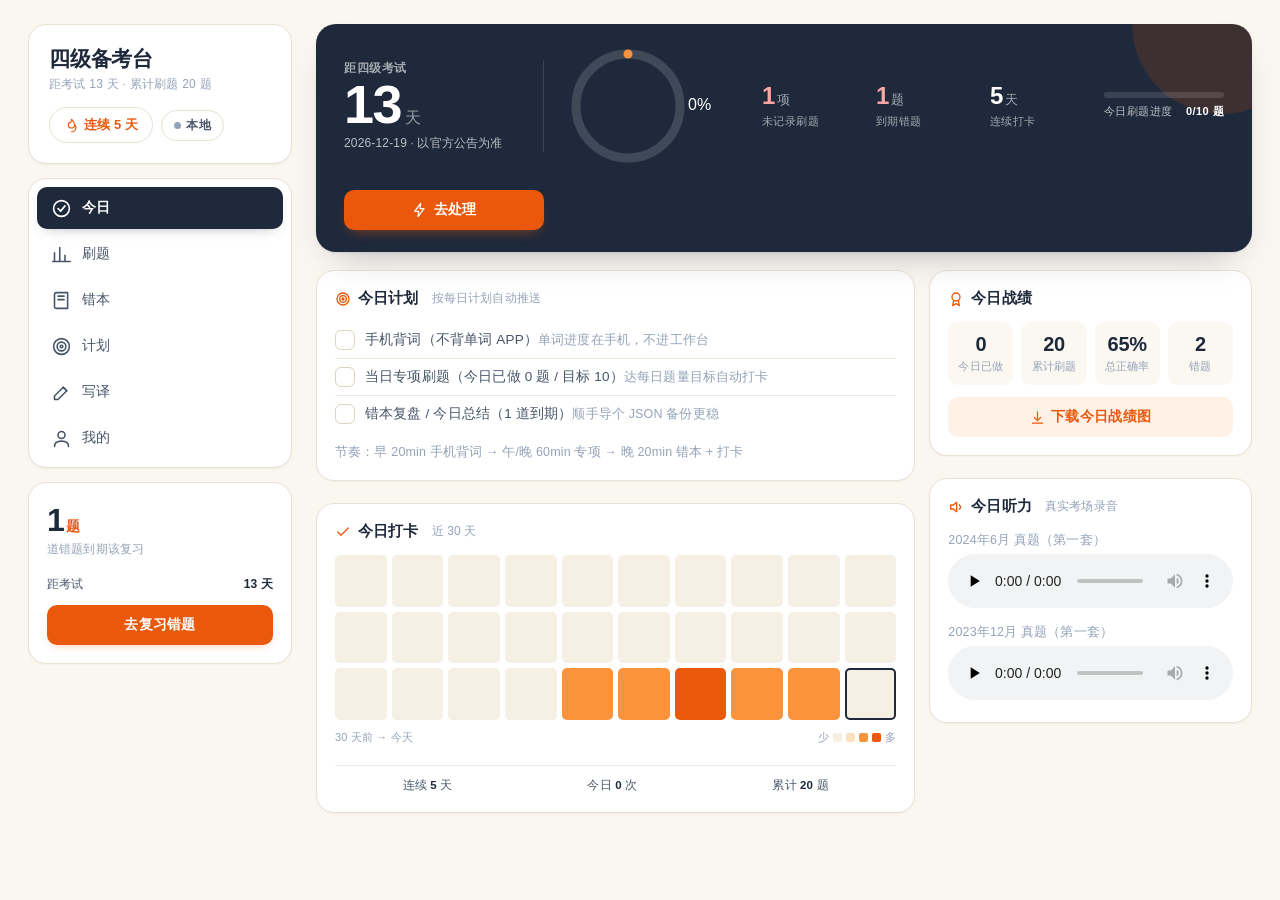
==== commit 02aa530a: "四级备考台大改：每日计划聚合 + 去背词 + 删模拟题库/技巧 + 自托管真实听力 1) 真题全部进「刷题」栏目，删除独立听力/阅读/真题(模拟) tab；底部「技巧」栏目删除（内容陈旧）。 2) 站" ====
--- a/index.html
+++ b/index.html
@@ -760,7 +760,7 @@
 var TYPES=['听力','阅读','写作','翻译'];
 var REASONS=['词汇不认识','语法不熟','理解偏差','粗心失误','时间不够','其他','题库答错'];
 var TAGCLS={'听力':'listening','阅读':'reading','写作':'writing','翻译':'translating'};
-var TABS=[{id:'today',name:'今日',ic:'today'},{id:'quiz',name:'刷题',ic:'chart'},{id:'book',name:'错本',ic:'book'},{id:'bank',name:'真题',ic:'bank'},{id:'plan',name:'计划',ic:'target'},{id:'write',name:'写译',ic:'edit'},{id:'listen',name:'听力',ic:'vol'},{id:'read',name:'阅读',ic:'replay'},{id:'skill',name:'技巧',ic:'star'},{id:'me',name:'我的',ic:'user'}];
+var TABS=[{id:'today',name:'今日',ic:'today'},{id:'quiz',name:'刷题',ic:'chart'},{id:'book',name:'错本',ic:'book'},{id:'plan',name:'计划',ic:'target'},{id:'write',name:'写译',ic:'edit'},{id:'me',name:'我的',ic:'user'}];
 var ICONS={
   today:'<circle cx="12" cy="12" r="9"/><path d="M8 12l3 3 5-6"/>',
   chart:'<path d="M4 20V10M10 20V4M16 20v-7M22 20H2"/>',
@@ -786,7 +786,8 @@
   zap:'<path d="M13 2L4 14h6l-1 8 9-12h-6z"/>',
   star:'<path d="M12 3l2.9 6 6.6.9-4.8 4.6 1.2 6.5L12 18l-5.9 3 1.2-6.5L2.5 9.9 9.1 9z"/>',
   edit:'<path d="M4 20h4l10-10-4-4L4 16z"/><path d="M14 6l4 4"/>',
-  cloud:'<path d="M7 18a4 4 0 0 1 .4-8 5.5 5.5 0 0 1 10.4 1.5A3.5 3.5 0 0 1 18 18z"/>'
+  cloud:'<path d="M7 18a4 4 0 0 1 .4-8 5.5 5.5 0 0 1 10.4 1.5A3.5 3.5 0 0 1 18 18z"/>',
+  translate:'<path d="M4 8h13l-3-3M20 16H7l3 3"/><path d="M9 4v12M15 20V8"/>'
 };
 
 /* ---------------- 工具 ---------------- */
@@ -809,37 +810,53 @@
   el.textContent=msg;el.classList.add('show');
   clearTimeout(TOAST_T);TOAST_T=setTimeout(function(){el.classList.remove('show');},2200);
 }
+function _ttsVoices(){try{return window.speechSynthesis?window.speechSynthesis.getVoices()||[]:[];}catch(e){return [];}}
+function _ttsPickVoice(lang){
+  var vs=_ttsVoices();if(!vs.length)return null;
+  lang=(lang||'en-US').toLowerCase();
+  var a=vs.filter(function(v){return (v.lang||'').toLowerCase().indexOf(lang)===0;});
+  if(a.length)return a[0];
+  a=vs.filter(function(v){return (v.lang||'').toLowerCase().indexOf('en')===0;});
+  return a.length?a[0]:vs[0];
+}
 function speak(text,lang){
   try{
-    if(!('speechSynthesis' in window)||!window.SpeechSynthesisUtterance)return;
+    if(!('speechSynthesis' in window)||!window.SpeechSynthesisUtterance){toast('当前浏览器无语音朗读功能');return;}
     var s=window.speechSynthesis;
     s.cancel();
     var u=new SpeechSynthesisUtterance(text);u.lang=lang||'en-US';u.rate=.9;
-    setTimeout(function(){try{if(s.resume)s.resume();s.speak(u);}catch(e){}},90);
+    var v=_ttsPickVoice(u.lang);if(v)u.voice=v;
+    if(!v&&/^en/i.test(u.lang))toast('未找到英文语音，请检查系统语音包');
+    setTimeout(function(){try{if(s.resume)s.resume();s.speak(u);}catch(e){toast('朗读失败');}},90);
   }catch(e){}
 }
 function canSpeak(){return ('speechSynthesis' in window)&&!!window.SpeechSynthesisUtterance;}
-/* 听力播放（基于浏览器 TTS，点击即放，无语速/音量控件） */
+/* 听力播放（基于浏览器 TTS，点击即放，无语速/音量控件）。
+   注：本站为单文件离线页，不托管录音文件，故用浏览器 TTS 朗读原文模拟听力；
+   若系统未装英文语音包则无声，可改看原文跟读。 */
 var PS={playing:false,key:null};
 function stopSpeak(){try{window.speechSynthesis.cancel();}catch(e){}PS.playing=false;PS.key=null;renderPlayBtn();}
 function playScript(text,key){
   try{
-    if(!('speechSynthesis' in window)||!window.SpeechSynthesisUtterance||!text)return;
+    if(!('speechSynthesis' in window)||!window.SpeechSynthesisUtterance||!text){toast('当前浏览器无语音朗读功能');return;}
     var s=window.speechSynthesis;
     if(PS.playing&&PS.key===key){s.cancel();PS.playing=false;PS.key=null;renderPlayBtn();return;}
     s.cancel();
     var u=new SpeechSynthesisUtterance(text);u.lang='en-US';u.rate=0.95;u.volume=1;
+    var v=_ttsPickVoice('en-US');if(v)u.voice=v;
+    if(!v)toast('未找到英文语音，请检查系统语音包（或看原文跟读）');
     u.onend=function(){PS.playing=false;PS.key=null;renderPlayBtn();};
     u.onerror=function(){PS.playing=false;PS.key=null;renderPlayBtn();};
     PS.playing=true;PS.key=key;renderPlayBtn();
-    setTimeout(function(){try{if(s.resume)s.resume();s.speak(u);}catch(e){}},90);
+    setTimeout(function(){try{if(s.resume)s.resume();s.speak(u);}catch(e){toast('播放失败');}},120);
   }catch(e){}
 }
-function playBankScript(id){var it=BANK_MAP[id];if(it&&it.script)playScript(it.script,id);}
 function renderPlayBtn(){
   var b=document.getElementById('apBtn');
   if(b)b.innerHTML=(PS.playing?icon('pause',16):icon('play',16))+' '+(PS.playing?'暂停':'播放听力');
 }
+/* 预热语音列表：部分浏览器首次 speak 前需先触发加载，否则首点击静默 */
+if('speechSynthesis' in window){try{window.speechSynthesis.getVoices();window.speechSynthesis.onvoiceschanged=function(){_ttsVoices();};}catch(e){}}
 
 /* ---------------- 示例数据 ---------------- */
 function defaultExamDate(){
@@ -852,7 +869,7 @@
   var t=todayStr();
   var s={
     version:1,
-    settings:{dailyNew:10,dailyGoal:5,examDate:defaultExamDate(),level:'CET4',bank:{attempts:0,correct:0,byType:{},done:{}}},
+    settings:{dailyNew:10,examDate:defaultExamDate(),level:'CET4',bank:{attempts:0,correct:0,byType:{},done:{}}},
     wordProgress:{},
     dailyQueue:null,
     vocab:[],
@@ -907,7 +924,6 @@
   if(!s||typeof s!=='object')return d;
   var out=base;
   out.settings.dailyNew=clamp(parseInt((s.settings||{}).dailyNew,10)||10,1,50);
-  out.settings.dailyGoal=clamp(parseInt((s.settings||{}).dailyGoal,10)||5,1,50);
   out.settings.examDate=(s.settings&&s.settings.examDate)?String(s.settings.examDate):defaultExamDate();
   out.settings.bank=(s.settings&&s.settings.bank)?s.settings.bank:{attempts:0,correct:0,byType:{},done:{}};
   out.settings.level=(s.settings&&s.settings.level)||'CET4';
@@ -1365,16 +1381,6 @@
     return {type:ty,total:tot,correct:cor,rate:tot?Math.round(cor*100/tot):0};
   });
 }
-function todayDone(){return state.dayStats[todayStr()]||0;}
-function dailyGoal(){return state.settings.dailyGoal||5;}
-function maybeAutoCheckin(){
-  var t=todayStr();
-  if(todayDone()>=dailyGoal()&&state.checkins.indexOf(t)<0){
-    state.checkins.push(t);save();syncMark('day:'+t);
-    toast('今日任务完成，已自动打卡');return true;
-  }
-  return false;
-}
 function overview(){
   var learned=Object.keys(state.wordProgress).length;
   var mastered=0;
@@ -1385,7 +1391,7 @@
     learned:learned,mastered:mastered,total:WORDS.length,
     streak:calcStreak(),
     pTotal:pt,pRate:pt?Math.round(pc*100/pt):0,
-    errCount:state.errors.length,todayDone:todayDone(),goal:dailyGoal(),
+    errCount:state.errors.length,
     vocabCount:state.vocab.length,
     records:state.practice.length+state.errors.length+state.vocab.length+learned
   };
@@ -1411,12 +1417,8 @@
   if(curTab==='today')m.innerHTML=viewToday();
   else if(curTab==='quiz')m.innerHTML=viewQuiz();
   else if(curTab==='book')m.innerHTML=viewBook();
-  else if(curTab==='bank')m.innerHTML=viewBank();
   else if(curTab==='plan')m.innerHTML=viewPlan();
   else if(curTab==='write')m.innerHTML=viewWrite();
-  else if(curTab==='listen')m.innerHTML=viewListen();
-  else if(curTab==='read')m.innerHTML=viewRead();
-  else if(curTab==='skill')m.innerHTML=viewSkill();
   else m.innerHTML=viewMe();
   if(curTab==='me'){ if(ONLINE)renderSyncTable(); else renderWebSync(); }
 }
@@ -1434,7 +1436,7 @@
     pill.innerHTML=icon('flame',15)+'<span>连续 '+s+' 天</span>';
   }
   var sub=$('#brandSub');
-  if(sub)sub.textContent='距考试 '+countdown()+' 天 · 词库 '+overview().learned+'/'+WORDS.length;
+  if(sub)sub.textContent='距考试 '+countdown()+' 天 · 累计刷题 '+overview().pTotal+' 题';
   wsRenderSync();
 }
 function ringSVG(done,total){
@@ -1447,11 +1449,13 @@
 }
 function renderHero(){
   var el=$('#hero');if(!el)return;
-  var t=todayStr(),total=dailyGoal(),done=Math.min(todayDone(),total),left=Math.max(0,total-done);
+  var t=todayStr();
+  var pi=planItemsFor(t);
+  var doneQ=pi.doneQ, goal=pi.goal, drillOk=pi.drillOk;
   var de=dueErrors(t).length,mp=missPractice(t);
   var ov=overview();
-  var pct=total?Math.round(done*100/total):0;
-  var hasTodo=(left>0||de>0||mp>0);
+  var ringPct=goal?Math.min(100,Math.round(doneQ/goal*100)):0;
+  var hasTodo=(mp>0||de>0||!drillOk);
   el.innerHTML=
     '<div class="hero-l">'+
       '<div class="cd-label">距四级考试</div>'+
@@ -1460,103 +1464,94 @@
     '</div>'+
     '<div class="hero-ring"><svg viewBox="0 0 120 120" width="120" height="120">'+
       '<circle cx="60" cy="60" r="52" fill="none" stroke="rgba(255,255,255,.15)" stroke-width="9"/>'+
-      '<circle cx="60" cy="60" r="52" fill="none" stroke="#FB923C" stroke-width="9" stroke-linecap="round" stroke-dasharray="'+(2*Math.PI*52*pct/100).toFixed(1)+' 400" transform="rotate(-90 60 60)"/>'+
-      '</svg><span>'+pct+'%</span></div>'+
+      '<circle cx="60" cy="60" r="52" fill="none" stroke="#FB923C" stroke-width="9" stroke-linecap="round" stroke-dasharray="'+(2*Math.PI*52*ringPct/100).toFixed(1)+' 400" transform="rotate(-90 60 60)"/>'+
+      '</svg><span>'+ringPct+'%</span></div>'+
     '<div class="hero-r">'+
-      '<div class="hero-stat'+(left>0?' urgent':'')+'" onclick="'+(left>0?'switchTab(\'bank\')':'switchTab(\'today\')')+'"><b style="'+(left>0?'color:#FCA5A5':'')+'">'+left+'<i>题</i></b><span>今日剩余</span></div>'+
       '<div class="hero-stat" onclick="switchTab(\'quiz\')"><b style="'+(mp>0?'color:#FCA5A5':'')+'">'+mp+'<i>项</i></b><span>未记录刷题</span></div>'+
       '<div class="hero-stat" onclick="switchTab(\'book\')"><b style="'+(de>0?'color:#FCA5A5':'')+'">'+de+'<i>题</i></b><span>到期错题</span></div>'+
-      '<div class="hero-prog"><div class="bar"><i style="width:'+(total?(done*100/total).toFixed(0):0)+'%"></i></div>'+
-      '<div class="lab"><span>今日进度</span><b>'+done+'/'+total+'</b></div></div>'+
+      '<div class="hero-stat" onclick="switchTab(\'plan\')"><b>'+ov.streak+'<i>天</i></b><span>连续打卡</span></div>'+
+      '<div class="hero-prog"><div class="bar"><i style="width:'+ringPct+'%"></i></div>'+
+      '<div class="lab"><span>今日刷题进度</span><b>'+doneQ+'/'+goal+' 题</b></div></div>'+
     '</div>'+
     (hasTodo
-      ? '<button class="btn hero-btn" onclick="'+(left>0?'switchTab(\'bank\')':(de>0?'switchTab(\'book\')':'switchTab(\'quiz\')'))+'">'+icon('zap',16)+'去处理</button>'
-      : '<div class="hero-done">'+icon('check',16)+'<span>今天已清空</span></div>');
+      ? '<button class="btn hero-btn" onclick="'+(de>0?'switchTab(\'book\')':(mp>0?'switchTab(\'quiz\')':'switchTab(\'today\')'))+'">'+icon('zap',16)+'去处理</button>'
+      : '<div class="hero-done">'+icon('check',16)+'<span>今日计划已完成</span></div>');
 }
 function renderSideToday(){
   var el=$('#sideToday');if(!el)return;
-  var t=todayStr(),de=dueErrors(t),ov=overview(),total=dailyGoal(),done=Math.min(todayDone(),total),left=Math.max(0,total-done);
+  var t=todayStr(),de=dueErrors(t),ov=overview();
+  var pi=planItemsFor(t);
   var body='';
-  if(left>0){
-    body='<div class="st-num">'+left+'<b>题</b></div>'+
-      '<div class="st-lab">今日还剩'+(de.length>0?' · '+de.length+' 道错题到期':'')+'</div>'+
-      '<div class="st-row"><span>今日已做</span><b>'+done+' 题</b></div>'+
-      '<div class="st-row"><span>今日目标</span><b>'+total+' 题</b></div>'+
-      '<div class="st-row"><span>距考试</span><b>'+countdown()+' 天</b></div>'+
-      '<button class="btn block" onclick="switchTab(\'bank\')">去刷题</button>'+
-      '<div class="st-foot">做完每日题量自动打卡，连续天数续上</div>';
-  }else if(de.length>0){
+  if(de.length>0){
     body='<div class="st-num">'+de.length+'<b>题</b></div>'+
       '<div class="st-lab">道错题到期该复习</div>'+
       '<div class="st-row"><span>距考试</span><b>'+countdown()+' 天</b></div>'+
       '<button class="btn block" onclick="switchTab(\'book\')">去复习错题</button>';
+  }else if(!pi.drillOk){
+    body='<div class="st-num">'+pi.doneQ+'<b>题</b></div>'+
+      '<div class="st-lab">今日已做 / 目标 '+pi.goal+' 题</div>'+
+      '<div class="st-row"><span>距考试</span><b>'+countdown()+' 天</b></div>'+
+      '<button class="btn block" onclick="switchTab(\'quiz\')">去刷题</button>';
   }else{
-    body='<div class="st-num">'+done+'<b>题</b></div>'+
-      '<div class="st-lab">今日目标已完成，明天再来</div>'+
+    body='<div class="st-num">0<b>待办</b></div>'+
+      '<div class="st-lab">今日计划已完成，保持节奏</div>'+
       '<div class="st-row"><span>连续打卡</span><b>'+ov.streak+' 天</b></div>'+
-      '<div class="st-row"><span>累计答题</span><b>'+ov.pTotal+' 题</b></div>'+
+      '<div class="st-row"><span>累计刷题</span><b>'+ov.pTotal+' 题</b></div>'+
       '<div class="st-row"><span>距考试</span><b>'+countdown()+' 天</b></div>'+
-      '<div class="st-foot">可在「我的」调整每日题量目标与考试日期</div>';
+      '<div class="st-foot">可在「我的」调整每日刷题目标与考试日期</div>';
   }
   el.innerHTML=body;
 }
 
 /* ---------------- 视图：今日 ---------------- */
 function viewToday(){
-  var t=todayStr(),ov=overview(),q=ensureQueue(t);
-  var total=dailyGoal(),done=Math.min(todayDone(),total),left=Math.max(0,total-done);
+  var t=todayStr(),ov=overview();
+  var pi=planItemsFor(t);
   var heat=heatDays();
   var heatHTML=heat.map(function(d){
     var lv=heatLevel(d.count);
     return '<i class="'+(lv?'l'+lv:'')+(d.isToday?' today':'')+'" title="'+d.date+' · '+d.count+' 次"></i>';
   }).join('');
-  var tasks=[];
-  tasks.push({done:left===0,text:'完成每日题量 '+done+'/'+total+' 题',act:'switchTab(\'bank\')'});
-  tasks.push({done:!missPractice(t),text:'记录今天的刷题数据（听力/阅读/写作/翻译）',act:'switchTab(\'quiz\')'});
-  var de=dueErrors(t);
-  tasks.push({done:de.length===0,text:de.length?('复习 '+de.length+' 道到期错题'):'没有到期错题',act:'switchTab(\'book\')'});
-  var taskHTML=tasks.map(function(x){
-    return '<div class="task-line'+(x.done?' done':'')+'" onclick="'+x.act+'">'+
-      '<span class="box">'+(x.done?icon('check',12):'')+'</span><span>'+esc(x.text)+'</span></div>';
+  var taskHTML=pi.items.map(function(x){
+    return '<div class="task-line'+(x.ck?' done':'')+(x.click?'" onclick="'+x.click+'"':'"')+'>'+
+      '<span class="box">'+(x.ck?icon('check',12):'')+'</span>'+
+      '<span class="grow"><span>'+esc(x.text)+(x.auto?' <i class="auto">自动</i>':'')+'</span>'+
+      '<span class="muted">'+esc(x.note)+'</span></span></div>';
+  }).join('');
+  var audioHTML=LISTEN_AUDIO.slice(0,2).map(function(a){
+    return '<div style="margin-top:10px"><div class="muted" style="margin-bottom:4px">'+esc(a.label)+'</div><audio controls preload="none" src="'+a.src+'" style="width:100%"></audio></div>';
   }).join('');
   return ''+
   '<div class="today-grid">'+
     '<div class="sub">'+
       '<div class="card">'+
-        '<h3>'+icon('target',16)+'今日题量<span class="sub">剩余 '+left+' · 目标 '+total+'</span></h3>'+
-        '<div class="ring-wrap">'+ringSVG(done,total)+
-          '<div class="grow">'+
-            '<div class="muted-2" style="margin-bottom:10px">'+
-              (left?('今天还有 <b style="color:var(--ink)">'+left+'</b> 道题，做完自动打卡。')
-                   :'今日题量已完成，已自动打卡，连续 '+ov.streak+' 天，稳住。')+
-            '</div>'+
-            '<button class="btn block" onclick="switchTab(\'bank\')">'+icon('zap',16)+(left?'去刷真题':'再刷几道')+'</button>'+
-            '<div class="muted" style="margin-top:8px">答错的题会自动进错本，按 1 / 2 / 4 / 7 / 15 / 30 天复习</div>'+
-          '</div>'+
-        '</div>'+
+        '<h3>'+icon('target',16)+'今日计划<span class="sub">按每日计划自动推送</span></h3>'+
+        taskHTML+
+        '<div class="muted" style="margin-top:10px">节奏：早 20min 手机背词 → 午/晚 60min 专项 → 晚 20min 错本 + 打卡</div>'+
       '</div>'+
       '<div class="card">'+
-        '<h3>'+icon('check',16)+'今日任务<span class="sub">点一下跳到对应模块</span></h3>'+
-        taskHTML+
+        '<h3>'+icon('check',16)+'今日打卡<span class="sub">近 30 天</span></h3>'+
+        '<div class="heat">'+heatHTML+'</div>'+
+        '<div class="heat-foot"><span>30 天前 → 今天</span>'+
+          '<span class="heat-legend">少<i style="background:#F5EFE4"></i><i style="background:#FFE0BE"></i><i style="background:#FB923C"></i><i style="background:#EA580C"></i>多</span></div>'+
+        '<div class="cal-mini-stats"><div>连续 <b>'+ov.streak+'</b> 天</div><div>今日 <b>'+(state.dayStats[t]||0)+'</b> 次</div><div>累计 <b>'+ov.pTotal+'</b> 题</div></div>'+
       '</div>'+
     '</div>'+
     '<div class="sub">'+
       '<div class="card">'+
-        '<h3>'+icon('flame',16)+'打卡<span class="sub">近 30 天</span></h3>'+
-        '<div class="heat">'+heatHTML+'</div>'+
-        '<div class="heat-foot"><span>30 天前 → 今天</span>'+
-          '<span class="heat-legend">少<i style="background:#F5EFE4"></i><i style="background:#FFE0BE"></i><i style="background:#FB923C"></i><i style="background:#EA580C"></i>多</span></div>'+
-        '<div class="cal-mini-stats"><div>连续 <b>'+ov.streak+'</b> 天</div><div>今日 <b>'+done+'</b> 题</div><div>累计 <b>'+ov.pTotal+'</b> 题</div></div>'+
+        '<h3>'+icon('award',16)+'今日战绩</h3>'+
+        '<div class="stat-grid">'+
+          '<div class="cell"><b>'+pi.doneQ+'</b><span>今日已做</span></div>'+
+          '<div class="cell"><b>'+ov.pTotal+'</b><span>累计刷题</span></div>'+
+          '<div class="cell"><b>'+ov.pRate+'%</b><span>总正确率</span></div>'+
+          '<div class="cell"><b>'+ov.errCount+'</b><span>错题</span></div>'+
+        '</div>'+
+        '<button class="btn ghost block" style="margin-top:12px" onclick="makePoster()">'+icon('down',15)+'下载今日战绩图</button>'+
       '</div>'+
       '<div class="card">'+
-        '<h3>'+icon('award',16)+'今日战绩</h3>'+
-        '<div class="stat-grid">'+
-          '<div class="cell"><b>'+done+'</b><span>今日做题</span></div>'+
-          '<div class="cell"><b>'+ov.pTotal+'</b><span>累计刷题</span></div>'+
-          '<div class="cell"><b>'+ov.pRate+'%</b><span>总正确率</span></div>'+
-          '<div class="cell"><b>'+ov.vocabCount+'</b><span>生词本</span></div>'+
-        '</div>'+
-        '<button class="btn ghost block" style="margin-top:12px" onclick="makePoster()">'+icon('down',15)+'下载今日战绩图</button>'+
+        '<h3>'+icon('vol',16)+'今日听力<span class="sub">真实考场录音</span></h3>'+
+        audioHTML+
+        (LISTEN_AUDIO.length>2?'<div class="muted" style="margin-top:8px">更多年份真题录音见「刷题」→ 听力真题录音</div>':'')+
       '</div>'+
     '</div>'+
   '</div>';
@@ -1652,7 +1647,10 @@
   '<div class="section">'+
     '<div class="section-head"><h4>历史记录</h4><span class="meta">最近 20 条</span></div>'+
     '<div class="card">'+logHTML+'</div>'+
-  '</div>';
+  '</div>'+
+  renderListenAudio()+
+  viewListen()+
+  viewRead();
 }
 
 /* ---------------- 视图：错本 ---------------- */
@@ -1721,26 +1719,7 @@
       '</div>'+
     '</div>'+
   '</div>'+
-  '<div class="book-grid">'+
-    '<div class="sub">'+
-      '<div class="card">'+
-        '<h3>'+icon('book',16)+'生词本<span class="sub">'+state.vocab.length+' 词</span></h3>'+
-        vocabHTML+
-      '</div>'+
-    '</div>'+
-    '<div class="sub">'+
-      '<div class="card">'+
-        '<h3>'+icon('clock',16)+'复习节奏</h3>'+
-        '<div class="lv-legend" style="margin-bottom:10px"><span><i style="background:#EA580C"></i>错题：1 / 3 / 7 / 15 / 30 天</span></div>'+
-        '<div class="lv-legend"><span><i style="background:#FB923C"></i>单词：1 / 2 / 4 / 7 / 15 / 30 天</span></div>'+
-        '<div class="muted" style="margin-top:12px;line-height:1.7">'+
-          '· 标「认识」升级，间隔往后推；标「不认识」降级并回到今日队尾。<br>'+
-          '· 同一个词当天连错 3 次，自动改到明天，不再纠缠。<br>'+
-          '· 昨天没背完的新词，今天自动滚进来，不会凭空消失。'+
-        '</div>'+
-      '</div>'+
-    '</div>'+
-  '</div>';
+  '';
 }
 
 /* ---------------- 视图：我的 ---------------- */
@@ -1753,8 +1732,6 @@
   '<div class="section">'+
     '<div class="section-head"><h4>数据概览</h4></div>'+
     '<div class="card me-ov"><div class="stat-grid">'+
-      '<div class="cell"><b>'+ov.todayDone+'</b><span>今日做题</span></div>'+
-      '<div class="cell"><b>'+ov.pTotal+'</b><span>累计刷题</span></div>'+
       '<div class="cell"><b>'+ov.streak+'</b><span>连续天数</span></div>'+
       '<div class="cell"><b>'+ov.pTotal+'</b><span>累计刷题</span></div>'+
       '<div class="cell"><b>'+ov.pRate+'%</b><span>总正确率</span></div>'+
@@ -1765,7 +1742,7 @@
     '<div class="sub">'+
       '<div class="card">'+
         '<h3>'+icon('edit',16)+'备考设置</h3>'+
-        '<div class="field"><label for="sDaily">每日题量目标</label><input type="number" id="sDaily" inputmode="numeric" min="1" max="50" value="'+dailyGoal()+'"></div>'+
+        '<div class="field"><label for="sGoal">每日刷题目标（题）</label><input type="number" id="sGoal" inputmode="numeric" min="1" max="200" value="'+(state.settings.dailyGoal||state.settings.dailyNew||5)+'"></div>'+
         '<div class="field"><label for="sExam">考试日期</label><input type="date" id="sExam" value="'+esc(state.settings.examDate)+'"></div>'+
         '<button class="btn block" onclick="saveSettings()">保存设置</button>'+
         '<div class="muted" style="margin-top:8px">默认取当年 12 月第三个周六，准确时间以教育部考试中心官方公告为准。</div>'+
@@ -1807,10 +1784,9 @@
       '<div class="card">'+
         '<h3>'+icon('star',16)+'关于</h3>'+
         '<div class="muted" style="line-height:1.8">'+
-          '· 内置 48 个四级高频词，含音标、词性、释义与常考搭配。<br>'+
           '· 单文件页面，资源全内联，断网可用；无外部接口依赖。<br>'+
           '· 题型结构、分值与考试时间以官方大纲和公告为准。<br>'+
-          '· 发音使用系统朗读能力，设备不支持时会自动隐藏发音按钮。'+
+          '· 听力真题音频为真实考场录音，自托管、点开即播。'+
         '</div>'+
       '</div>'+
     '</div>'+
@@ -1840,121 +1816,8 @@
     }).join('')+'</tbody></table>';
 }
 
-/* ================================================================
-   背词专注页（独立渲染，不被其它渲染函数触发）
-   ================================================================ */
-var deck={open:false,list:[],idx:0,flipped:false};
-function openDeck(){
-  var t=todayStr();
-  deck.list=queueLeft(t);
-  if(!deck.list.length){toast('今日队列已清空');return;}
-  deck.idx=0;deck.flipped=false;deck.open=true;
-  var m=$('#deckMask');m.classList.add('show');m.setAttribute('aria-hidden','false');
-  document.body.style.overflow='hidden';
-  renderDeck();
-}
-function closeDeck(){
-  deck.open=false;
-  var m=$('#deckMask');m.classList.remove('show');m.setAttribute('aria-hidden','true');
-  document.body.style.overflow='';
-  refreshAll();
-}
-function renderDeck(){
-  var m=$('#deckMask');if(!m)return;
-  if(deck.idx>=deck.list.length){renderFinish(m);return;}
-  var w=WMAP[deck.list[deck.idx]];
-  if(!w){deck.idx++;renderDeck();return;}
-  m.innerHTML=
-    '<div class="deck-top">'+
-      '<button class="deck-close" onclick="closeDeck()">关闭</button>'+
-      '<div class="prog">'+(deck.idx+1)+' / '+deck.list.length+'</div>'+
-      '<div style="width:64px"></div>'+
-    '</div>'+
-    '<div class="flip-zone">'+
-      '<div class="flip'+(deck.flipped?' flipped':'')+'" id="flipCard" onclick="flipCard()" role="button" tabindex="0" aria-label="翻转卡片">'+
-        '<div class="face">'+
-          '<div class="word">'+esc(w.w)+'</div>'+
-          '<div class="phonetic">'+esc(w.ph)+'</div>'+
-          (canSpeak()?'<button class="speak-btn" onclick="event.stopPropagation();speak(\''+esc(w.w)+'\')" aria-label="朗读">'+icon('vol',20)+'</button>':'')+
-          '<div class="hint">点卡片翻面看释义</div>'+
-        '</div>'+
-        '<div class="face back">'+
-          '<div class="pos">'+esc(w.pos)+'</div>'+
-          '<div class="def">'+esc(w.def)+'</div>'+
-          '<div class="coll">'+esc(w.coll)+'</div>'+
-          '<div class="hint">还记得住吗？</div>'+
-        '</div>'+
-      '</div>'+
-    '</div>'+
-    '<div class="deck-actions">'+
-      '<button class="btn gray" onclick="answerCard(false)">不认识</button>'+
-      '<button class="btn" onclick="answerCard(true)">认识</button>'+
-    '</div>';
-}
-function renderFinish(m){
-  var t=todayStr();
-  var done=queueTotal(t);
-  if(state.checkins.indexOf(t)<0){state.checkins.push(t);}
-  state.dayStats[t]=(state.dayStats[t]||0)+done;
-  syncMark('day:'+t);
-  save();
-  m.innerHTML='<div class="deck-top"><button class="deck-close" onclick="closeDeck()">关闭</button>'+
-    '<div class="prog">完成</div><div style="width:64px"></div></div>'+
-    '<div class="finish-wrap"><div class="stamp">今日清空</div>'+
-    '<div class="muted" style="margin-top:16px">今天过了 '+done+' 个词，连续 '+calcStreak()+' 天</div>'+
-    '<div class="row" style="margin-top:22px;gap:10px">'+
-      '<button class="btn ghost" onclick="makePoster()">'+icon('down',15)+'存战绩图</button>'+
-      '<button class="btn" onclick="closeDeck()">回首页</button>'+
-    '</div></div>';
-  celebrate();
-}
-function flipCard(){deck.flipped=!deck.flipped;var f=$('#flipCard');if(f)f.classList.toggle('flipped',deck.flipped);}
-function answerCard(known){
-  if(!deck.open)return;
-  var t=todayStr(),id=deck.list[deck.idx];
-  if(id==null)return;
-  var p=state.wordProgress[id]||{lv:0,next:t,dealt:true,wrongToday:0,wrongDate:''};
-  var q=ensureQueue(t);
-  if(known){
-    p.lv=clamp(p.lv+1,0,6);
-    p.next=addDays(t,INTERVALS[clamp(p.lv-1,0,5)]);
-    p.wrongToday=0;p.wrongDate='';
-    if(q.done.indexOf(id)<0)q.done.push(id);
-    state.dayStats[t]=(state.dayStats[t]||0)+1;
-  }else{
-    p.lv=0;
-    p.wrongToday=(p.wrongDate===t?(p.wrongToday||0)+1:1);
-    p.wrongDate=t;
-    addVocabSilent(id);
-    if(p.wrongToday>=3){
-      p.next=addDays(t,1);
-      if(q.done.indexOf(id)<0)q.done.push(id);
-      toast('连错 3 次，这个词改到明天');
-    }else{
-      p.next=t;
-      /* 回到今日队尾 */
-      var pos=deck.list.indexOf(id);
-      if(pos>=0)deck.list.splice(pos,1);
-      deck.list.push(id);
-      deck.idx--;
-    }
-  }
-  p._t=Date.now();
-  state.wordProgress[id]=p;
-  state.dailyQueue=q;
-  save();
-  syncMark('word:'+id);
-  syncMark('day:'+t);
-  deck.flipped=false;
-  deck.idx++;
-  if(deck.idx>=deck.list.length){renderFinish($('#deckMask'));}
-  else{renderDeck();}
-}
-function addVocabSilent(id){
-  for(var i=0;i<state.vocab.length;i++)if(state.vocab[i].wordId===id)return;
-  state.vocab.push({wordId:id,addedAt:todayStr(),_t:Date.now()});
-  syncMark('vocab:'+id);
-}
+/* 背词专注页已移除：用户要求站内不背单词（单词进度在手机端不背单词 APP） */
+
 function celebrate(){
   var colors=['#EA580C','#FB923C','#16A34A','#2563EB','#9333EA','#D97706'];
   for(var i=0;i<26;i++){
@@ -1996,6 +1859,19 @@
   for(var i=0;i<ph.length;i++){if(t>=ph[i].start)cur=i;}
   return Math.min(cur,ph.length-1);
 }
+function planItemsFor(t){
+  var goal=state.settings.dailyGoal||state.settings.dailyNew||5;
+  var doneQ=(state.practice||[]).filter(function(p){return p.date===t;}).reduce(function(a,p){return a+(parseInt(p.total,10)||0);},0);
+  var drillOk=doneQ>=goal;
+  var de=dueErrors(t).length;
+  var pc=(state.planChecks&&state.planChecks[t])||{};
+  var items=[
+    {key:'vocab',text:'手机背词（不背单词 APP）',auto:false,ck:!!pc.vocab,note:'单词进度在手机，不进工作台',click:"togglePlan('vocab')"},
+    {key:'drill',text:'当日专项刷题（今日已做 '+doneQ+' 题 / 目标 '+goal+'）',auto:drillOk,ck:drillOk,note:drillOk?'已达标，自动勾':'达每日题量目标自动打卡',click:"switchTab('quiz')"},
+    {key:'review',text:'错本复盘 / 今日总结'+(de?'（'+de+' 道到期）':'') ,auto:false,ck:!!pc.review,note:'顺手导个 JSON 备份更稳',click:"togglePlan('review')"}
+  ];
+  return {goal:goal,doneQ:doneQ,drillOk:drillOk,items:items};
+}
 function viewPlan(){
   var t=todayStr();
   var exam=state.settings.examDate;
@@ -2011,20 +1887,11 @@
           '<div class="pp-cap'+(i===cur?' on':'')+'"><b>'+(i+1)+'</b>'+esc(p.name)+'</div></div>';
   }
   var fo=ph[cur].focus.map(function(x){return '<li>'+esc(x)+'</li>';}).join('');
-  var doneQ=(state.practice||[]).filter(function(p){return p.date===t;}).reduce(function(a,p){return a+(parseInt(p.total,10)||0);},0);
-  var goal=state.settings.dailyGoal||state.settings.dailyNew||5;
-  var drillOk=doneQ>=goal;
-  state.planChecks=state.planChecks||{};var pc=state.planChecks[t]||{};
-  var items=[
-    {key:'vocab',text:'手机背词（不背单词 APP）',auto:false,note:'单词进度在手机，不进工作台'},
-    {key:'drill',text:'当日专项刷题（今日已做 '+doneQ+' 题 / 目标 '+goal+'）',auto:drillOk,note:drillOk?'已达标，自动勾':'达每日题量目标自动打卡'},
-    {key:'review',text:'错本复盘 / 今日总结',auto:false,note:'顺手导个 JSON 备份更稳'}
-  ];
-  var tasks=items.map(function(x){
-    var ck=x.auto?true:!!pc[x.key];
-    var click=x.auto?'':' onclick="togglePlan(\''+x.key+'\')"';
-    return '<div class="task-line'+(ck?' done':'')+click+'">'+
-      '<span class="box">'+(ck?icon('check',12):'')+'</span>'+
+  var pi=planItemsFor(t);
+  var goal=pi.goal,doneQ=pi.doneQ;
+  var tasks=pi.items.map(function(x){
+    return '<div class="task-line'+(x.ck?' done':'')+(x.click?'" onclick="'+x.click+'"':'"')+'>'+
+      '<span class="box">'+(x.ck?icon('check',12):'')+'</span>'+
       '<span class="grow"><span>'+esc(x.text)+(x.auto?' <i class="auto">自动</i>':'')+'</span>'+
       '<span class="muted">'+esc(x.note)+'</span></span></div>';
   }).join('');
@@ -2053,26 +1920,37 @@
   refreshAll();
 }
 /* ---------------- 视图：写译 ---------------- */
-/* 写作真题题库：全部为历年四级作文真题 Directions（原文），严禁自编 */
+/* 写作真题题库：全部为历年四级作文真题 Directions（原文），严禁自编；model 为配套参考范文 */
 var WRITE_PROMPTS=[
   {id:'w201712',exam:'2017年12月（卷一）',title:'How to best handle the relationship between parents and children',
-   dir:'Directions: For this part, you are allowed 30 minutes to write a short essay on how to best handle the relationship between parents and children. You should write at least 120 words but no more than 180 words.'},
+   dir:'Directions: For this part, you are allowed 30 minutes to write a short essay on how to best handle the relationship between parents and children. You should write at least 120 words but no more than 180 words.',
+   model:"Nowadays the relationship between parents and children has become a common concern. In my view, the key to handling it well lies in mutual understanding and communication. To begin with, children should spend more time talking with their parents, sharing their thoughts instead of hiding them. Parents, on the other hand, ought to respect their children's privacy and offer advice rather than orders. Moreover, both sides need to be tolerant: parents should trust their children, while children should appreciate their parents' devotion. Only through frequent and sincere communication can a warm and harmonious family relationship be built. After all, family is the harbor where we always belong.'"},
   {id:'w201706',exam:'2017年6月（卷一）',title:'A Second-hand Bicycle for Sale',
-   dir:'Directions: For this part, you are allowed 30 minutes to write an advertisement on your campus website to sell a bicycle you used at college. Your advertisement may include its brand, specifications/features, condition and price, and your contact information. You should write at least 120 words but no more than 180 words.'},
+   dir:'Directions: For this part, you are allowed 30 minutes to write an advertisement on your campus website to sell a bicycle you used at college. Your advertisement may include its brand, specifications/features, condition and price, and your contact information. You should write at least 120 words but no more than 180 words.',
+   model:"I am a senior student who is about to graduate and want to sell my beloved bicycle at a low price. It is a blue Phoenix mountain bike bought only last year, still in excellent condition. The bike is foldable, with 7 speeds and strong frames, which makes it safe and convenient for campus travel. Though second-hand, it looks almost as good as new because I have taken good care of it. Considering its quality, I am selling it for just 200 yuan, a real bargain. If you are interested, please call me at 12345678 or email me at liming@163.com. Do not miss this chance!'"},
   {id:'w201312',exam:'2013年12月（卷一）',title:'My View on the “Campus Star” Contest',
-   dir:'Directions: For this part, you are allowed 30 minutes to write a short essay entitled My View on the “Campus Star” Contest. You should write 120 words following the outline given below: 1. 校园里也涌现出了各种选“星”比赛 2. 这种现象带来的问题 3. 你的看法'},
+   dir:'Directions: For this part, you are allowed 30 minutes to write a short essay entitled My View on the “Campus Star” Contest. You should write 120 words following the outline given below: 1. 校园里也涌现出了各种选“星”比赛 2. 这种现象带来的问题 3. 你的看法',
+   model:"In recent years, various 'Campus Star' contests have sprung up in many schools. While these activities make campus life more colorful, they also bring problems. Some students become so eager to become a star that they neglect their studies, pouring time and energy into rehearsals. Worse still, vanity may grow among participants. In my opinion, such contests are acceptable only if kept in balance. They should serve as a stage to show talent, not an excuse to abandon academic work. Students must remember that study remains their primary task, and extracurricular activities ought to help, not hinder, their growth.'"},
   {id:'w200501',exam:'2005年1月（A卷）',title:'A Campaign Speech',
-   dir:'Directions: For this part, you are allowed 30 minutes to write a Campaign Speech. You should write at least 120 words and base your composition on the outline given in Chinese below: 1. 你认为自己具备了什么条件（能力、性格、爱好等）可以胜任学生会主席的工作 2. 如果当选，你将为本校同学做些什么'},
+   dir:'Directions: For this part, you are allowed 30 minutes to write a Campaign Speech. You should write at least 120 words and base your composition on the outline given in Chinese below: 1. 你认为自己具备了什么条件（能力、性格、爱好等）可以胜任学生会主席的工作 2. 如果当选，你将为本校同学做些什么',
+   model:"Good morning, everyone. I am Li Hua from the Chemistry Department, running for president of the Student Union. I believe I am qualified because I am outgoing, responsible, and good at communication and organization. As class monitor for three years, I have learned to serve others wholeheartedly. If elected, I will organize more practical activities, such as lectures and sports events, to enrich your campus life. I will also build a better bridge between students and the school. I sincerely hope you will trust me with your vote. Together we can make our school a warmer place. Thank you!'"},
   {id:'w200406',exam:'2004年6月（A卷）',title:'A Brief Introduction to a Tourist Attraction',
-   dir:'Directions: For this part, you are allowed 30 minutes to write a composition entitled A Brief Introduction to a Tourist Attraction. You should write at least 120 words according to the following guidelines: Your role: a tour guide; Your audience: a group of foreign tourists; Your introduction should include: some welcoming words, the schedule for the day, a description of the place the tourists will be visiting (e.g. a scenic spot or a historical site, etc.). You should make the introduction interesting and the arrangements for the day clear to everybody.'},
+   dir:'Directions: For this part, you are allowed 30 minutes to write a composition entitled A Brief Introduction to a Tourist Attraction. You should write at least 120 words according to the following guidelines: Your role: a tour guide; Your audience: a group of foreign tourists; Your introduction should include: some welcoming words, the schedule for the day, a description of the place the tourists will be visiting (e.g. a scenic spot or a historical site, etc.). You should make the introduction interesting and the arrangements for the day clear to everybody.',
+   model:"Good morning, ladies and gentlemen, and welcome to Beijing. I am your tour guide from China Travel Service, and it is my great honor to spend the whole day with you. Today's schedule is as follows: we will first visit the Great Wall, then the Ming Tombs, and in the afternoon the Summer Palace. The Great Wall, dating back to the 7th century B.C., is the grandest fortification in ancient China and one of the world's wonders. From its top you can enjoy magnificent mountains and forests. I wish you all a pleasant and memorable trip!'"},
   {id:'w200312',exam:'2003年12月',title:'A Letter in Reply to a Friend',
-   dir:'Directions: For this part, you are allowed 30 minutes to write a letter in reply to a friend’s inquiry about applying for admission to your college or university. You should write at least 120 words according to the outline given below in Chinese: 1. 建议报考的专业及理由 2. 报考该专业的基本条件 3. 应当如何备考'}
+   dir:'Directions: For this part, you are allowed 30 minutes to write a letter in reply to a friend’s inquiry about applying for admission to your college or university. You should write at least 120 words according to the outline given below in Chinese: 1. 建议报考的专业及理由 2. 报考该专业的基本条件 3. 应当如何备考',
+   model:"Dear Tom,\nI am glad to hear that you plan to apply for admission to my university. As for the major, I suggest English, because it is the most widely used language and opens doors to many careers. To be admitted, you need a solid foundation in reading, listening and speaking, plus an intense interest in learning. As preparation, first review the required vocabulary, then spend time on reading and writing every day. Only by consistent effort can you hope to enroll here. I look forward to studying with you soon.\nYours,\nLi Ming"}
 ];
 function viewWrite(){
   var tp=WRITE_PROMPTS.map(function(p){
     return '<div class="wl-prompt"><div class="grow"><div class="row" style="gap:7px;align-items:center;flex-wrap:wrap"><span class="badge orange">'+esc(p.exam)+'</span><b>'+esc(p.title)+'</b></div>'+
-      '<div class="muted" style="border-left:3px solid var(--line-soft);padding-left:8px;margin-top:4px;white-space:pre-wrap">'+esc(p.dir)+'</div></div>'+
-      '<button class="btn sm line" onclick="fillWrite(\''+esc(p.exam+' · '+p.title)+'\')">去写</button></div>';
+      '<div class="muted" style="border-left:3px solid var(--line-soft);padding-left:8px;margin-top:4px;white-space:pre-wrap">'+esc(p.dir)+'</div>'+
+      (p.model?'<div id="model-'+p.id+'" style="display:none;margin-top:8px;padding:10px 12px;background:#FBF7F1;border-radius:10px;font-size:13px;color:var(--ink-2);line-height:1.7;white-space:pre-wrap">'+esc(p.model)+'</div>':'')+
+      '</div>'+
+      '<div style="display:flex;flex-direction:column;gap:6px">'+
+        (p.model?'<button class="btn sm line" onclick="toggleModel(\''+p.id+'\')">看范文</button>':'')+
+        '<button class="btn sm line" onclick="fillWrite(\''+esc(p.exam+' · '+p.title)+'\')">去写</button>'+
+      '</div></div>';
   }).join('');
   var list=(state.writing||[]).slice().sort(function(a,b){return a.date<b.date?1:-1;}).slice(0,30);
   var html=list.length?list.map(function(w){
@@ -2096,6 +1974,7 @@
     '<h3>'+icon('target',16)+'写作真题题库<span class="sub">历年四级作文 Directions（原文）</span></h3>'+tp+
     '<div class="muted" style="margin-top:8px">选一题点「去写」填到下方，写完粘进内容框、保存并标「已批改」，丢我逐句批改（重点扣：缩写 / 时态 / 缺从句 / 无观点）。</div>'+
   '</div>'+
+  renderTransPractice()+
   '<div class="card">'+
     '<h3>'+icon('plus',16)+'记一篇写译</h3>'+
     '<div class="form-grid"><div class="field"><label for="wType">类型</label><select id="wType"><option>写作</option><option>翻译</option></select></div>'+
@@ -2108,6 +1987,41 @@
   '</div>';
 }
 function fillWrite(topic){var el=$('#wTopic');if(el){el.value=topic;el.scrollIntoView({block:'center'});}var ta=$('#wText');if(ta)ta.focus();}
+function toggleModel(id){var el=document.getElementById('model-'+id);if(el)el.style.display=el.style.display==='none'?'block':'none';}
+/* 翻译真题题库：历年四级段落汉译英真题原文 + 参考译文（严禁自编） */
+var TRANS_PRACTICE=[
+  {id:'t201606',exam:'2016年6月',title:'功夫（Kung Fu）',
+   src:'功夫(Kung Fu)是中国武术(martial arts)的俗称。中国武术的起源可以追溯到自卫的需要、狩猎活动以及古代中国的军事训练。它是中国传统体育运动的一种。年轻人和老年人都练。它已逐渐演变成了中国文化的独特元素。作为中国的国宝，功夫有上百种不同的风格，是世界上练得最多的武术形式。有些风格模仿了动物的动作，还有一些则受到了中国哲学思想、神话和传说的启发。',
+   ref:'Kung Fu is commonly known as the Chinese martial arts, the origin of which can be traced back to the need of self-defense, hunting activities and military training in ancient China. It is one kind of Chinese traditional sports. The young and the old often practice it. It has gradually evolved into the unique elements of Chinese culture. As a national treasure of China, there are hundreds of different styles for Kung Fu, which is most common forms of martial arts. Some of styles imitate the movement of the animals, and some are inspired by Chinese philosophy, myths and legends.'},
+  {id:'t201712',exam:'2017年6月',title:'黄河（the Yellow River）',
+   src:'黄河是亚洲第三、世界第六长的河流。“黄”这个字描述的是其河水浑浊的颜色。黄河发源于青海，流经九个省份，最后注入渤海。黄河是中国赖以生存的几条河流之一。黄河流域(river basin)是中国古代文明的诞生地，也是中国早期历史上最繁荣的地区。然而，由于极具破坏力的洪水频发，黄河曾造成多次灾害。在过去几十年里，政府采取了各种措施防止灾害发生。',
+   ref:'The Yellow River ranks the third longest in Asia and the sixth longest in the world. The word “yellow” describes the muddy water of the river. The Yellow River, one of several rivers for China to live on, originates from Qinghai, flows through nine provinces, and finally pours into the Bohai Sea. The river basin is not only the birthplace of ancient Chinese civilization, but also the most prosperous region in the early history of China. However, due to the frequent devastating floods, it has caused many disasters. In the past few decades, the government has taken various measures to prevent disasters.'},
+  {id:'t201512',exam:'2015年12月',title:'丽江古镇（Lijiang）',
+   src:'云南省的丽江古镇是中国著名的旅游目的地之一。那里的生活节奏比大多数中国的城市都要缓慢。丽江到处都是美丽的自然风光，众多的少数民族同胞提供了各式各样、丰富多彩的文化让游客体验。历史上，丽江还以“爱之城”而闻名。当地人中流传着许多关于因爱而生、为爱而死的故事。如今，在中外游客眼中，这个古镇被视为爱情和浪漫的天堂(paradise)。',
+   ref:'Lijiang, an ancient town in Yunnan Province, is one of the most famous tourist attractions in China. The life tempo there is slower than that of most Chinese cities. There is beautiful natural scenery everywhere in Lijiang, and many minorities provide tourists with diverse and colorful cultural experience. It has also been renowned as the “City of Love” in history. Numerous legends about people who were born and died for love have been handed down among the local folk. Nowadays, this ancient town is regarded as the paradise of love and romance in the eyes of both Chinese and foreign visitors.'},
+  {id:'t201606b',exam:'2016年6月',title:'乌镇（Wuzhen）',
+   src:'乌镇是浙江的一座古老水镇，坐落在京杭大运河畔。这是一处迷人的地方，有许多古桥、中式旅店和餐馆。在过去的一千年里，乌镇的水系和生活方式并未经历多少变化，是一座展现古文明的博物馆。乌镇所有房屋都用石木建造。数百年来，当地人沿着河边建起了住宅和集市。无数宽敞美丽的庭院藏身于屋舍之间，游客们每到一处都会有惊喜的发现。',
+   ref:'Wuzhen is an ancient water town in Zhejiang province, which is located in the Grand Canal of Beijing and Hangzhou. This is a charming place, having many ancient bridges, Chinese style hotels and restaurants. Over the past one thousand years, the water system and lifestyle of Wuzhen has not experienced many changes, which is a museum showing ancient civilizations. All the houses in Wuzhen are built of stone and wood. For hundreds of years, the local people built homes and fairs along the river. Countless beautiful and spacious courtyards lie among the houses, thus the tourists would have a pleasant surprise when coming to here.'}
+];
+function renderTransPractice(){
+  var items=TRANS_PRACTICE.map(function(it){
+    return '<div style="padding:12px 0;border-top:1px solid #eee">'+
+      '<div class="row" style="gap:7px;align-items:center;flex-wrap:wrap"><span class="badge blue">'+esc(it.exam)+'</span><b>'+esc(it.title)+'</b></div>'+
+      '<div class="muted" style="margin-top:6px;line-height:1.7;white-space:pre-wrap">'+esc(it.src)+'</div>'+
+      '<div id="tref-'+it.id+'" style="display:none;margin-top:8px;padding:10px 12px;background:#FBF7F1;border-radius:10px;font-size:13px;color:var(--ink-2);line-height:1.7;white-space:pre-wrap">'+esc(it.ref)+'</div>'+
+      '<div class="row" style="gap:8px;margin-top:8px">'+
+        '<button class="btn sm line" onclick="toggleTrans(\''+it.id+'\')">看参考译文</button>'+
+        (canSpeak()?'<button class="speak" onclick="speak(\''+esc(it.src)+'\',\'zh-CN\')" aria-label="朗读原文">'+icon('vol',16)+'</button>':'')+
+      '</div>'+
+    '</div>';
+  }).join('');
+  return '<div class="card">'+
+    '<h3>'+icon('translate',16)+'翻译真题题库<span class="sub">历年四级段落汉译英（原文）</span></h3>'+
+    '<div class="muted" style="margin-bottom:6px">以下为真实四级翻译真题中文段落：先自己译，再点「看参考译文」对照；可点喇叭朗读原文跟练。</div>'+
+    items+
+  '</div>';
+}
+function toggleTrans(id){var el=document.getElementById('tref-'+id);if(el)el.style.display=el.style.display==='none'?'block':'none';}
 function addWriting(){
   var type=$('#wType')?$('#wType').value:'写作';
   var topic=$('#wTopic')?($('#wTopic').value||'').trim():'';
@@ -2301,6 +2215,22 @@
   '</div>';
 }
 
+/* ---------------- 听力真题录音（真实音频，近4年，已自托管） ---------------- */
+var LISTEN_AUDIO=[
+ {id:'a202406',label:'2024年6月 真题（第一套）',src:'audio/cet4-2024-06-s1.mp3'},
+ {id:'a202312',label:'2023年12月 真题（第一套）',src:'audio/cet4-2023-12-s1.mp3'}
+];
+function renderListenAudio(){
+  var items=LISTEN_AUDIO.map(function(a){
+    return '<div class="card">'+
+      '<h3>'+icon('vol',16)+esc(a.label)+'<span class="sub">真实考试录音 · 点击播放</span></h3>'+
+      '<audio controls preload="none" src="'+a.src+'" style="width:100%;margin-top:8px"></audio>'+
+      '<div class="muted" style="margin-top:8px">这是当年考场真实录音，先完整听一遍，再对照真题卷作答；需要逐句跟读可用下方「听写练习器」粘贴原文。</div>'+
+    '</div>';
+  }).join('');
+  return '<div class="section"><div class="section-head"><h4>听力真题录音</h4><span class="meta">真实考场录音 · 已自托管</span></div>'+items+
+    '<div class="muted" style="margin-top:10px">现有 2023年12月、2024年6月 两套真实考场录音（同源自托管，点开即播）。2025/2026 真题音频源多为动态加载或网盘，暂未抓到，抓到即补。</div></div>';
+}
 /* ---------------- 视图：听力专项 ---------------- */
 function viewListen(){
   var tips=[
@@ -2333,34 +2263,7 @@
 function toggleDictShow(){var el=$('#dText'),box=$('#dShow');if(!box)return;if(box.style.display==='none'){box.textContent=el?el.value:'';box.style.display='block';}else{box.style.display='none';}}
 function saveDictation(){var el=$('#dText');if(!el||!el.value.trim()){toast('先粘贴内容');return;}state.dictation=state.dictation||[];state.dictation.push({id:uid(),date:todayStr(),text:el.value.trim()});save();refreshAll();toast('已保存');}
 
-/* ---------------- 视图：技巧速记卡 ---------------- */
-var SKILLS=[
-  {k:'听力',steps:['先读选项猜场景','抓 5W1H 与转折词','数字边听边记','整体意思优先'],pit:['相近音混淆','被生词卡住']},
-  {k:'阅读',steps:['先题后文定位','同义替换是答案','排除无中生有/偷换概念','主旨看首尾段'],pit:['主观臆断','定位错段']},
-  {k:'写译',steps:['三段式骨架先搭','写作先优后劣给例','翻译直译保主干','有从句+明确观点'],pit:['缩写/时态错','无观点/超词数']},
-  {k:'词汇',steps:['高频词优先','语境记搭配','真题生词回炉','词根词缀辅助'],pit:['只背中文义','不记搭配']},
-  {k:'真题',steps:['严格计时整套','错题必进错本','弱项周补','看正确率趋势'],pit:['只做单项','不复盘']}
-];
-function viewSkill(){
-  var done=0;
-  var cards=SKILLS.map(function(s){
-    var ok=!!(state.skillDone&&state.skillDone[s.k]);
-    if(ok)done++;
-    return '<div class="skill-card'+(ok?' ok':'')+'">'+
-      '<div class="row" style="gap:6px"><h3>'+esc(s.k)+'</h3>'+
-      '<button class="btn sm '+(ok?'green':'gray')+'" style="margin-left:auto" onclick="toggleSkill(\''+esc(s.k)+'\')">'+icon('check',14)+(ok?'已掌握':'标记掌握')+'</button></div>'+
-      '<div class="skill-sub">步骤</div><ul class="plan-focus">'+s.steps.map(function(x){return '<li>'+esc(x)+'</li>';}).join('')+'</ul>'+
-      '<div class="skill-sub">易错</div><ul class="plan-focus">'+s.pit.map(function(x){return '<li>'+esc(x)+'</li>';}).join('')+'</ul>'+
-    '</div>';
-  }).join('');
-  return ''+
-  '<div class="card">'+
-    '<h3>'+icon('star',16)+'技巧掌握度<span class="sub">'+done+' / '+SKILLS.length+' 已掌握</span></h3>'+
-    '<div class="pp-track"><div class="pp-fill" style="width:'+Math.round(done/SKILLS.length*100)+'%;background:var(--green)"></div></div>'+
-  '</div>'+
-  '<div class="skill-grid">'+cards+'</div>';
-}
-function toggleSkill(k){state.skillDone=state.skillDone||{};state.skillDone[k]=!state.skillDone[k];save();refreshAll();}
+
 
 function switchTab(id){curTab=id;refreshAll();window.scrollTo(0,0);}
 function setFilter(k,v){bookFilter[k]=v;refreshAll();}
@@ -2375,6 +2278,8 @@
   var id=uid();
   var rec={id:id,date:d,type:ty,total:tot,correct:cor,_t:Date.now()};
   state.practice.push(rec);
+  if(state.checkins.indexOf(d)<0)state.checkins.push(d);
+  state.dayStats[d]=(state.dayStats[d]||0)+tot;
   save();syncMark('practice:'+id);
   toast('已记录 '+ty+' '+cor+'/'+tot);
   refreshAll();
@@ -2419,16 +2324,14 @@
   refreshAll();
 }
 function saveSettings(){
-  var n=parseInt($('#sDaily').value,10);
+  var n=parseInt($('#sGoal').value,10);
   var d=$('#sExam').value;
-  if(!n||n<1){toast('每日题量目标至少 1');return;}
+  if(!n||n<1){toast('每日刷题目标至少 1');return;}
   if(!d){toast('请选择考试日期');return;}
-  state.settings.dailyNew=clamp(n,1,50);
-  state.settings.dailyGoal=clamp(n,1,50);
+  state.settings.dailyGoal=clamp(n,1,200);
   state.settings.examDate=d;
   state.meta.settingsT=Date.now();
   save();syncMark('settings');
-  maybeAutoCheckin();
   toast('设置已保存');
   refreshAll();
 }
@@ -2539,8 +2442,7 @@
   m.classList.remove('show');m.setAttribute('aria-hidden','true');
 }
 function makePoster(){
-  var t=todayStr(),ov=overview(),q=ensureQueue(t);
-  var done=q.ids.length-queueLeft(t).length;
+  var t=todayStr(),ov=overview(),pi=planItemsFor(t);
   var W=600,H=900,c=document.createElement('canvas');
   c.width=W;c.height=H;
   var g=c.getContext('2d');
@@ -2556,12 +2458,12 @@
   g.font='20px -apple-system,"PingFang SC",sans-serif';g.fillStyle='rgba(255,255,255,.7)';
   g.fillText('天后考试',44+String(countdown()).length*44,198);
   var cells=[
-    ['今日已背',done+' 词'],
-    ['连续背词',ov.streak+' 天'],
-    ['已学词汇',ov.learned+' / '+ov.total],
+    ['今日已做',pi.doneQ+' 题'],
     ['累计刷题',ov.pTotal+' 题'],
     ['总正确率',ov.pRate+'%'],
-    ['生词本',ov.vocabCount+' 词']
+    ['错题',ov.errCount+' 题'],
+    ['连续打卡',ov.streak+' 天'],
+    ['距考试',countdown()+' 天']
   ];
   g.fillStyle='#1E293B';g.font='bold 26px -apple-system,"PingFang SC",sans-serif';
   g.fillText('今日数据',44,286);
@@ -2584,7 +2486,7 @@
   g.fillStyle='#94A3B8';g.font='16px -apple-system,"PingFang SC",sans-serif';
   g.fillText('考试时间与题型以官方公告为准',44,H-56);
   g.fillStyle='#EA580C';g.font='bold 18px -apple-system,"PingFang SC",sans-serif';
-  g.fillText('艾宾浩斯背词 · 1/2/4/7/15/30 天',44,H-28);
+  g.fillText('真题驱动备考 · 真实考场录音',44,H-28);
   var url=c.toDataURL('image/png');
   var b=$('#posterBody');
   b.innerHTML='<h3 style="margin-bottom:12px">今日战绩</h3><img src="'+url+'" alt="今日战绩图">'+
@@ -2602,151 +2504,13 @@
 function closePoster(){$('#posterMask').classList.remove('show');}
 
 /* ================================================================
-   真题题库模块（题库练习型）—— 仿真题 MCQ，自动判分，答错入错本
-   听力题用浏览器 TTS 朗读自写脚本，零音频文件、零版权
-   ================================================================ */
-var BANK=[
- {id:'b01',type:'词汇',q:'The meeting was ______ until Friday because of the storm.',opts:['advanced','delayed','delivered','deleted'],ans:1,exp:'delay 推迟；会议因暴风雨推迟到周五。'},
- {id:'b02',type:'词汇',q:'He showed great ______ during the job interview.',opts:['confidence','conference','consequence','convenience'],ans:0,exp:'confidence 自信；他在面试中展现出很强的自信。'},
- {id:'b03',type:'词汇',q:'The doctor told him to ______ smoking at once.',opts:['give up','give in','give off','give away'],ans:0,exp:'give up 放弃；医生让他立刻戒烟。'},
- {id:'b04',type:'词汇',q:'This book ______ a wide range of topics in history.',opts:['covers','discovers','recovers','uncovers'],ans:0,exp:'cover 涵盖；这本书涵盖了广泛的历史话题。'},
- {id:'b05',type:'词汇',q:'We should ______ natural resources for future generations.',opts:['waste','conserve','consume','confuse'],ans:1,exp:'conserve 节约/保护；我们应为后代节约自然资源。'},
- {id:'b06',type:'词汇',q:'Her speech made a deep ______ on all the listeners.',opts:['impression','expression','permission','depression'],ans:0,exp:'make an impression on 给…留下印象。'},
- {id:'b07',type:'词汇',q:'The price of oil has ______ sharply this year.',opts:['risen','raised','arose','aroused'],ans:0,exp:'rise 上涨（不及物）；raise 为及物，需接宾语。'},
- {id:'b08',type:'词汇',q:'It took him a long time to ______ from the illness.',opts:['recover','discover','uncover','cover'],ans:0,exp:'recover from 从…康复。'},
- {id:'b09',type:'完形',q:'Although it was raining heavily, ______ he went out for a run.',opts:['but','yet','so','because'],ans:1,exp:'although 不能和 but 连用，此处用 yet 表“然而”。'},
- {id:'b10',type:'完形',q:'She is not only a singer ______ a talented composer.',opts:['and','but also','or','nor'],ans:1,exp:'not only ... but also 固定搭配。'},
- {id:'b11',type:'完形',q:'______ you work hard, you will make progress.',opts:['If','Unless','Although','Because'],ans:0,exp:'if 引导条件状语从句。'},
- {id:'b12',type:'完形',q:'The story was ______ interesting that I read it twice.',opts:['such','so','very','too'],ans:1,exp:'so + 形容词 + that 如此…以至于。'},
- {id:'b13',type:'完形',q:'He spoke ______ so that everyone in the room could hear him.',opts:['loud','louder','loudly','loudness'],ans:2,exp:'修饰动词 spoke 用副词 loudly。'},
- {id:'b14',type:'完形',q:'By the time we arrived, the train ______.',opts:['left','has left','had left','leaves'],ans:2,exp:'“到达”是过去，火车离开在先 → 过去完成时。'},
- {id:'b15',type:'完形',q:'Neither the students nor the teacher ______ aware of the change.',opts:['were','was','are','be'],ans:1,exp:'neither...nor 就近原则，teacher 单数 → was。'},
- {id:'b16',type:'完形',q:'I would rather you ______ here with us now.',opts:['are','were','will be','are being'],ans:1,exp:'would rather 后接虚拟语气用 were。'},
- {id:'b17',type:'阅读',q:'Tom was a shy boy who rarely spoke in class. His teacher encouraged him to join the reading club. Slowly, Tom found his voice and made many friends.\n\nWhy did Tom join the reading club?',opts:['To improve his grades','Because his teacher encouraged him','To avoid homework','Because he liked sports'],ans:1,exp:'原文提到老师鼓励他加入阅读俱乐部。'},
- {id:'b18',type:'阅读',q:'（上文同篇）What changed for Tom in the end?',opts:['He became more outgoing','He moved to another school','He stopped reading','He failed the class'],ans:0,exp:'Tom 找到了自己的声音并交到朋友，变得外向。'},
- {id:'b19',type:'阅读',q:'Cities plant more trees to fight heat. Trees give shade and cool the air. Some roofs are painted white to reflect sunlight. These changes help lower temperatures.\n\nWhat is the main idea?',opts:['Trees are beautiful','Cities use nature to stay cool','White roofs are cheap','People dislike hot weather'],ans:1,exp:'段落讲城市用树木/白顶等自然方式降温。'},
- {id:'b20',type:'阅读',q:'（上文同篇）According to the text, white roofs ______.',opts:['store water','reflect sunlight','grow plants','block wind'],ans:1,exp:'原文：white roofs reflect sunlight。'},
- {id:'b21',type:'阅读',q:'A study shows walking 30 minutes a day lowers heart-disease risk. Researchers followed 10,000 people for five years. Regular walkers were healthier.\n\nHow long did the study last?',opts:['30 minutes','5 years','10,000 days','One month'],ans:1,exp:'followed ... for five years → 研究持续 5 年。'},
- {id:'b22',type:'阅读',q:'（上文同篇）What did researchers find?',opts:['Walking harms the heart','Regular walkers were healthier','Only young people benefit','Sitting is better'],ans:1,exp:'规律步行者更健康。'},
- {id:'b23',type:'阅读',q:'Online learning grew popular during the pandemic. Students studied from home. However, many missed face-to-face contact with teachers.\n\nWhat disadvantage is mentioned?',opts:['It is too expensive','Lack of in-person contact','Poor internet everywhere','No courses available'],ans:1,exp:'原文提到缺少面对面交流。'},
- {id:'b24',type:'阅读',q:'（上文同篇）The word "pandemic" most likely means ______.',opts:['a holiday','a worldwide disease','a new school','a type of food'],ans:1,exp:'pandemic 指大流行病（全球性疾病）。'},
- {id:'b25',type:'听力',script:"W: Excuse me, is there a bank near here? M: Yes, just go straight and turn left at the second corner. It is next to the post office.",q:'Where is the bank?',opts:['Next to the post office','Across from the school','Behind the library','In front of the market'],ans:0,exp:'对话说银行在邮局旁边。'},
- {id:'b26',type:'听力',script:"M: Would you like some coffee? W: No, thanks. I prefer tea.",q:'What does the woman want?',opts:['Coffee','Tea','Juice','Water'],ans:1,exp:'女士说更喜欢茶。'},
- {id:'b27',type:'听力',script:"W: The meeting is at three, but Tom is ten minutes late. M: Again? He is always late.",q:'When does the meeting start?',opts:['At 3:00','At 3:10','At 2:50','At 4:00'],ans:0,exp:'会议三点开始，Tom 迟到 10 分钟。'},
- {id:'b28',type:'听力',script:"M: How much is the red shirt? W: It was 80 yuan, but now it is half price.",q:'What is the price now?',opts:['80 yuan','40 yuan','160 yuan','20 yuan'],ans:1,exp:'半价 → 40 元。'},
- {id:'b29',type:'听力',script:"W: I am going to the library to return these books. M: Can you borrow a novel for me?",q:'What will the woman do?',opts:['Return books','Borrow a novel','Buy a book','Read a newspaper'],ans:0,exp:'女士要去图书馆还书。'},
- {id:'b30',type:'听力',script:"M: The weather report says it will rain tomorrow. W: Then we have to cancel the picnic.",q:'What will happen to the picnic?',opts:['It will be held as planned','It will be cancelled','It will move indoors','It will start earlier'],ans:1,exp:'因为下雨，野餐要取消。'}
-];
-var BANK_MAP={};BANK.forEach(function(x){BANK_MAP[x.id]=x;});
-var bankSession=null;
-function viewBank(){
-  if(bankSession)return bankSessionHtml();
-  var b=state.settings.bank||{attempts:0,correct:0,byType:{},done:{}};
-  var doneN=Object.keys(b.done||{}).length;
-  var rate=b.attempts?Math.round(b.correct/b.attempts*100):0;
-  return ''
-   +'<div class="card"><div class="section-head"><h4>四六级真题 · 仿真题库</h4></div>'
-   +'<p class="muted">题库练习型：阅读 / 完形 / 词汇 / 听力 选择题，选完自动判分，答错自动进错本（走复习曲线）。听力由浏览器朗读自写脚本，无需音频文件。</p></div>'
-   +'<div class="card"><div class="stat-grid">'
-   +'<div class="cell"><b>'+doneN+'</b><span>已练题</span></div>'
-   +'<div class="cell"><b>'+(BANK.length-doneN)+'</b><span>未练题</span></div>'
-   +'<div class="cell"><b>'+(b.attempts||0)+'</b><span>总作答</span></div>'
-   +'<div class="cell"><b style="color:'+(rate>=60?'var(--green)':'var(--red)')+'">'+rate+'%</b><span>正确率</span></div>'
-   +'</div>'
-   +'<div class="muted" style="margin-top:10px">阅读 '+(byTypeRate(b,'阅读'))+' · 完形 '+(byTypeRate(b,'完形'))+' · 词汇 '+(byTypeRate(b,'词汇'))+' · 听力 '+(byTypeRate(b,'听力'))+'</div></div>'
-   +'<div class="card"><div class="row" style="gap:10px">'
-   +'<button class="btn grow" onclick="startBank()">'+icon('zap',16)+' 开始练习（10题）</button>'
-   +'<button class="btn gray" onclick="resetBank()">重置统计</button></div>'
-   +'<button class="btn line block" style="margin-top:10px" onclick="switchTab(\'book\')">查看错本</button></div>'
-   +'<div class="card-soft"><b style="color:var(--ink-2)">说明</b><p class="muted" style="margin-top:6px">题为按四级真题题型与难度编写的模拟题（非官方原题，规避版权）。想要更多题、换题型，或想接你自己的官方音频，告诉我即可扩充。</p></div>';
-}
-function byTypeRate(b,t){
-  var o=b.byType&&b.byType[t];if(!o||!o.a)return '—';
-  return o.c+'/'+o.a+' ('+Math.round(o.c/o.a*100)+'%)';
-}
-function bankSessionHtml(){
-  if(bankSession.idx>=bankSession.list.length)return bankSummaryHtml();
-  return bankQHtml();
-}
-/* playScript 已移除，改用 AP 听力播放器 */
-function bankQHtml(){
-  var id=bankSession.list[bankSession.idx];
-  var it=BANK_MAP[id];
-  var total=bankSession.list.length;
-  var playerHtml=it.script?('<div class="bank-player"><button class="btn grow" id="apBtn" onclick="playBankScript(\''+it.id+'\')">'+icon('play',16)+' 播放听力</button></div>'):'';
-
-  var optsHtml=it.opts.map(function(o,i){
-    var cls='opt',dis='';
-    if(bankSession.graded){dis='disabled';if(i===it.ans)cls+=' ok';if(i===bankSession.sel&&i!==it.ans)cls+=' no';}
-    else if(bankSession.sel===i)cls+=' sel';
-    return '<button class="'+cls+'" '+dis+' onclick="bankSelect('+i+')">'+String.fromCharCode(65+i)+'. '+esc(o)+'</button>';
-  }).join('');
-  var fb='';
-  if(bankSession.graded){
-    var ok=bankSession.sel===it.ans;
-    fb='<div class="bank-fb '+(ok?'ok':'no')+'"><b>'+(ok?'回答正确':'回答错误')+'</b>　正确答案：'+String.fromCharCode(65+it.ans)+'. '+esc(it.opts[it.ans])+'<br><span class="muted">解析：'+esc(it.exp)+'</span></div>';
-    if(it.script)fb+='<div class="muted" style="margin-top:8px">听力原文：'+esc(it.script)+'</div>';
-  }
-  var foot=bankSession.graded
-    ? '<button class="btn grow" onclick="bankNext()">'+(bankSession.idx>=total-1?'查看结果':'下一题')+'</button>'
-    : '<button class="btn grow" '+((bankSession.sel==null)?'disabled':'')+' onclick="bankGrade()">提交</button>';
-  return '<div class="card"><div class="row" style="margin-bottom:10px"><span class="badge orange">'+it.type+'</span><span class="grow muted" style="text-align:right">第 '+(bankSession.idx+1)+' / '+total+' 题</span></div>'
-   +playerHtml
-   +'<div class="q-stem">'+esc(it.q)+'</div>'
-   +'<div class="opt-list">'+optsHtml+'</div>'+fb+foot+'</div>';
-}
-function bankSummaryHtml(){
-  var r=bankSession.results,n=r.length,c=0;for(var i=0;i<r.length;i++)if(r[i])c++;
-  return '<div class="card" style="text-align:center"><h3 style="justify-content:center">本轮练习完成</h3>'
-   +'<div class="cd-num" style="margin:10px 0">'+c+'<span>/ '+n+' 正确</span></div>'
-   +'<div class="muted">正确率 '+Math.round(c/n*100)+'%</div>'
-   +'<div class="row" style="margin-top:14px;gap:10px">'
-   +'<button class="btn gray grow" onclick="switchTab(\'book\')">去错本复习</button>'
-   +'<button class="btn grow" onclick="startBank()">再来一组</button></div></div>';
-}
-function startBank(){
-  stopSpeak();
-  var ids=BANK.map(function(x){return x.id;});
-  for(var i=ids.length-1;i>0;i--){var j=Math.floor(Math.random()*(i+1));var t=ids[i];ids[i]=ids[j];ids[j]=t;}
-  bankSession={list:ids.slice(0,Math.min(10,ids.length)),idx:0,sel:null,graded:false,results:[]};
-  refreshAll();
-}
-function bankSelect(i){if(bankSession.graded)return;bankSession.sel=i;refreshAll();}
-function bankGrade(){
-  if(bankSession===null||bankSession.graded||bankSession.sel==null)return;
-  var it=BANK_MAP[bankSession.list[bankSession.idx]];
-  var ok=bankSession.sel===it.ans;
-  bankSession.results.push(ok);bankSession.graded=true;
-  var b=state.settings.bank;if(!b.byType)b.byType={};if(!b.byType[it.type])b.byType[it.type]={a:0,c:0};
-  b.byType[it.type].a++;if(ok)b.byType[it.type].c++;
-  b.attempts++;if(ok)b.correct++;if(!b.done)b.done={};b.done[it.id]=1;
-  var td=todayStr();state.dayStats[td]=(state.dayStats[td]||0)+1;
-  save();syncMark('settings');
-  maybeAutoCheckin();
-  if(!ok){
-    var id=uid();
-    state.errors.push({id:id,date:todayStr(),type:it.type,reason:'题库答错',question:it.q,idea:'正确答案：'+it.opts[it.ans]+'。'+it.exp,stage:0,next:addDays(todayStr(),ERR_INTERVALS[0]),_t:Date.now()});
-    save();syncMark('error:'+id);toast('答错，已记入错本');
-  }else{toast('回答正确');}
-  refreshAll();
-}
-function bankNext(){
-  if(bankSession===null)return;
-  stopSpeak();
-  if(bankSession.idx>=bankSession.list.length-1){bankSession.idx=bankSession.list.length;refreshAll();return;}
-  bankSession.idx++;bankSession.sel=null;bankSession.graded=false;refreshAll();
-}
-function resetBank(){
-  if(!confirm('确定清空真题练习统计？已记入错本的题不会删除。'))return;
-  state.settings.bank={attempts:0,correct:0,byType:{},done:{}};save();syncMark('settings');refreshAll();
-}
+
 
 /* ================================================================
    初始化（固定顺序：载入数据 → 初始化状态 → 统一渲染 → 连接云端）
    ================================================================ */
 document.addEventListener('DOMContentLoaded',function(){
   SYNC_IDX=state.sync||{};
-  ensureQueue(todayStr());
   renderSyncPill();
   refreshAll();
   if(ONLINE)dbInit();else{SYNC_MODE='off';renderSyncPill();}
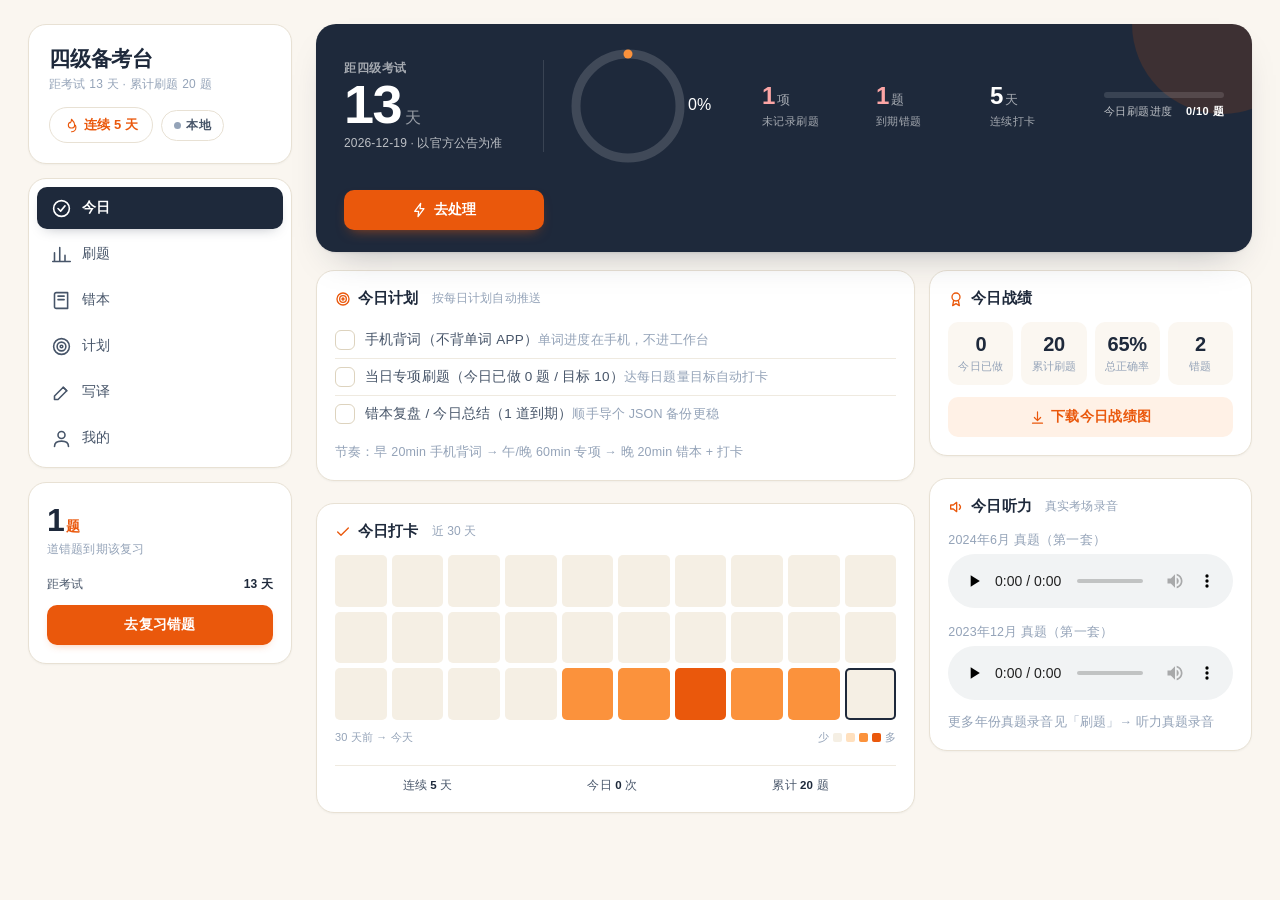
==== commit 7feb456b: "四级备考台：听力近期化补全（2025-06 / 2025-12 真实考场录音同源） 1) LISTEN_SETS 由 2 套扩至 6 套：新增 2025年6月第一/二套、2025年12月第一/二套， " ====
--- a/index.html
+++ b/index.html
@@ -1598,12 +1598,17 @@
       '<span class="grow" style="text-align:right"><b>'+p.correct+'</b>/'+p.total+' · <b style="color:'+(rate>=60?'var(--green)':'var(--red)')+'">'+rate+'%</b></span>'+
       '<button class="del" onclick="delPractice(\''+p.id+'\')" aria-label="删除记录">'+icon('trash',15)+'</button>'+
     '</div>';
-  }).join(''):'<div class="empty">还没有刷题记录<br>在上方填一条试试</div>';
+  }).join(''):'<div class="empty">还没有刷题记录<br>在下方仪表盘记一笔试试</div>';
   var todayLogs=state.practice.filter(function(p){return p.date===t;});
   var todayTip=todayLogs.length
     ? '<div class="all-clear">'+icon('check',16)+'今天已记录 '+todayLogs.length+' 条</div>'
     : '<div class="card-soft" style="border-color:#FCA5A5;background:#FFF8F8"><h3 style="color:var(--red)">今天还没记录刷题</h3><div class="muted">每天记一笔，折线图才画得出来。</div></div>';
   return ''+
+  /* ===== 真题直练（点开即做）===== */
+  renderReadPractice()+
+  renderListenAudio()+
+  renderListenPractice()+
+  /* ===== 刷题记录仪表盘 ===== */
   '<div class="section">'+
     '<div class="section-head"><h4>记录刷题</h4><span class="meta">自动算正确率</span></div>'+
     '<div class="card">'+
@@ -1648,12 +1653,10 @@
     '<div class="section-head"><h4>历史记录</h4><span class="meta">最近 20 条</span></div>'+
     '<div class="card">'+logHTML+'</div>'+
   '</div>'+
-  renderListenAudio()+
-  viewListen()+
-  viewRead();
-}
-
-/* ---------------- 视图：错本 ---------------- */
+  /* ===== 精读笔记 + 听写工具 ===== */
+  viewRead()+
+  viewListen();
+}/* ---------------- 视图：错本 ---------------- */
 var bookFilter={type:'',reason:''};
 function viewBook(){
   var t=todayStr();
@@ -2035,42 +2038,51 @@
 function toggleGraded(id){var w=(state.writing||[]).find(function(x){return x.id===id;});if(w){w.graded=!w.graded;save();refreshAll();}}
 
 /* ---------------- 视图：阅读精读 ---------------- */
-/* ---------------- 阅读理解真题训练（2002 年 1 月真题） ---------------- */
+/* ---------------- 阅读理解真题训练（2024年6月第二套 · 2023年12月第三套，真实真题） ---------------- */
 var READ_PRACTICE=[
-  {id:'rp1',title:'Passage One（2002 年 1 月真题）',passage:"Some pessimistic experts feel that the automobile is bound to fall into disuse. They see a day in the not-too-distant future when all autos will be abandoned and allowed to rust. Other authorities, however, think the auto is here to stay. They hold that the car will remain a leading means of urban travel in the foreseeable future. The motorcar will undoubtedly change significantly over the next 30 years. It should become smaller, safer, and more economical, and should not be powered by the gasoline engine. The car of the future should be far more pollution-free than present types. Regardless of its power source, the auto in the future will still be the main problem in urban traffic congestion. One proposed solution to this problem is the automated highway system. When the auto enters the highway system, a retractable arm will drop from the auto and make contact with a rail, which is similar to those powering subway trains electrically. Once attached to the rail, the car will become electrically powered from the system, and control of the vehicle will pass to a central computer. The computer will then monitor all of the car's movements. The driver will use a telephone to dial instructions about his destination into the system. The computer will calculate the best route, and reserve space for the car all the way to the correct exit from the highway. The driver will then be free to relax and wait for the buzzer that will warn him of his coming exit. It is estimated that an automated highway will be able to handle 10,000 vehicles per hour, compared with the 1,500 to 2,000 vehicles that can be carried by a present-day highway.",
+  {id:'rp1',title:'Passage One（2024年6月 第二套）',passage:"People often wonder why some entrepreneurs have greater success than others. Is it habits, connections, luck, work ethic or any other behavior? I believe the key to success is willpower. Willpower is the ability to control yourself. It is a strong determination that allows you to do something difficult. It is a behavior we are born with more than one we learn; however, it is possible to not only learn it, but also strengthen it with constant exercise. Willpower is just like a muscle; to keep it strong you need to constantly exercise it. People with a great amount of willpower have the discipline to develop positive, successful habits. Even with an incredible amount of talent, without the discipline and motivation to create positive habits, it can be difficult to achieve success. Willpower and habits go hand in hand. It is critical to create good habits and take the actions necessary to stick to those habits day in and day out for greater success. Almost half of our daily actions are part of our habits and not decisions, so once the correct habits are in place, you will automatically perform those tasks on a day-to-day basis. The best way to create and stick to a habit is to have strong motivation. It is easier to change your habits to lose weight if you have a health issue and you want to be around longer for your kids, or if your business is something you are passionate about. Having a valuable outcome associated with a habit will help you stick to that habit permanently. The art of self-control is one that most successful individuals have mastered. Self-control enables you to avoid behaviors that don't contribute to your success and adopt those that do. Because there is a delayed satisfaction associated with self-control, it can be easy to get off track. However, if you work on sticking to those small positive habits one day at a time, it becomes easier to stay strong and achieve that delayed reward. Once a reward is achieved, it is much easier to continue sticking to your habits.",
     qs:[
-      {q:'One significant improvement in the future car will probably be ________.',opts:['its power source','its driving system','its monitoring system','its seating capacity'],ans:0,exp:'首段点出未来车更小、更安全、更经济、非汽油驱动、更环保——核心改进在动力来源（power source）。'},
-      {q:"What is the author's main concern?",opts:['How to render automobiles pollution-free.','How to make smaller and safer automobiles.','How to solve the problem of traffic jams.','How to develop an automated subway system.'],ans:2,exp:'文中说无论动力如何，未来汽车仍是城市交通拥堵的主要问题，并提自动高速系统求解——作者关心的是交通堵塞。'},
-      {q:'What provides autos with electric power in an automated highway system?',opts:['A rail.','An engine.','A retractable arm.','A computer controller.'],ans:0,exp:'原文：once attached to the rail, the car becomes electrically powered from the system——由铁轨供电。'},
-      {q:'In an automated highway system, all the driver needs to do is ________.',opts:['keep in the right lane','wait to arrive at his destination','keep in constant touch with the computer center','inform the system of his destination by phone'],ans:3,exp:'原文：the driver will use a telephone to dial instructions about his destination into the system——用电话告知目的地。'},
-      {q:"What is the author's attitude toward the future of autos?",opts:['Enthusiastic.','Pessimistic.','Optimistic.','Cautious.'],ans:2,exp:'作者认为汽车会继续存在并显著改进，态度乐观（optimistic）。'}
+      {q:'What does the author say we need to do to strengthen our willpower?',opts:['Keep it under control.','Apply it continuously.','Learn from entrepreneurs.','Aim at success determinedly.'],ans:1,exp:'第二段指出意志力像肌肉，要保持强大需不断锻炼——持续运用才能增强。'},
+      {q:'How are almost half of our daily actions performed according to the passage?',opts:['Out of habit.','With determination.','Like muscle building.','By self-discipline.'],ans:0,exp:'第三段提到日常行为中几乎一半源于习惯——出于习惯。'},
+      {q:'What will help people stick to doing something constructive automatically?',opts:['Practising it on a day-to-day basis.','Associating it with improving health.','Possessing a reasonable amount of talent.','Foreseeing the desired outcome it will yield.'],ans:3,exp:'第四段末说把习惯与有益结果关联能帮人长期坚持——预想理想结果。'},
+      {q:'How does the art of self-control help us succeed?',opts:['By allowing us to remain clear-headed permanently.','By enabling us to alter our behaviors constantly.','By enabling us to take positive actions.','By allowing us to avoid taking risks.'],ans:2,exp:'第五段说自制力让人避免无益行为、采取有益行为——采取积极行动。'},
+      {q:'Why can it be difficult for us to maintain self-control?',opts:['Most of us are not in the habit of exercising self-control.','We may not get immediate rewards from self-control.','Self-control tends to be associated with pains.','Self-control only brings about small benefits.'],ans:1,exp:'第六段指出自制力的满足感是延迟的，故易偏离轨道——无法立刻获得回报。'}
     ]},
-  {id:'rp2',title:'Passage Two（2002 年 1 月真题）',passage:"Foxes and farmers have never got on well. These small dog-like animals have long been accused of killing farm animals. They are officially classified as harmful and farmers try to keep their numbers down by shooting or poisoning them. Farmers can also call on the services of their local hunt to control the fox population. Hunting consists of pursuing a fox across the countryside, with a group of specially trained dogs, followed by men and women riding horses. When the dogs eventually catch the fox they kill it or a hunter shoots it. People who take part in hunting think of as a sport; they wear a special uniform of red coats and white trousers, and follow strict codes of behavior. But owning a horse and hunting regularly is expensive, so most hunters are wealthy. It is estimated that up to 100,000 people watch or take part in fox hunting. But over the last couple of decades the number of people opposed to fox hunting, because they think it is brutal, has risen sharply. Nowadays it is rare for a hunt to pass off without some kind of confrontation between hunters and hunt saboteurs. Sometimes these incidents lead to violence, but mostly saboteurs interfere with the hunt by misleading riders and disturbing the trail of the fox's smell, which the dogs follow. Noisy confrontations between hunters and saboteurs have become so common that they are almost as much a part of hunting as the pursuit of foxes itself. But this year supporters of fox hunting face a much bigger threat to their sport. A Labour Party Member of the Parliament, Mike Foster, is trying to get Parliament to approve a new law which will make the hunting of wild animals with dogs illegal. If the law is passed, wild animals like foxes will be protected under the ban in Britain.",
+  {id:'rp2',title:'Passage Two（2024年6月 第二套）',passage:"Today, most scientific research is funded by government grants, companies doing research and development, and non-profit foundations. As a society, we reap the rewards from this science, but we also help pay for it. You indirectly support science through taxes you pay, products and services you purchase, and donations you make. Funding for science has changed with the times. Historically, science has been largely supported through private patronage, church sponsorship, or simply paying for the research yourself. Today, researchers are likely to be funded by a mix of grants from various government agencies, institutions, and foundations. Other research is funded by private companies. Such corporate sponsorship is widespread in some fields. Almost 75% of U.S. clinical trials in medicine are paid for by private companies. And, of course, some researchers today still fund small-scale studies out of their own pockets. Most of us can't afford to do nuclear research as a private hobby, but birdwatchers, rock collectors, and others can do real research on a limited budget. In a perfect world, money wouldn't matter — all scientific studies would be completely objective. But in the real world, funding may introduce biases. Drug research sponsored by the pharmaceutical industry is more likely to end up favoring the drug under consideration than studies sponsored by government grants or charitable organizations. Similarly, nutrition research sponsored by the food industry is more likely to end up favoring the food under consideration than independently funded research. So what should we make of all this? Should we ignore any research funded by companies or special interest groups? Certainly not. These groups provide invaluable funding for scientific research. Furthermore, science has many safeguards in place to catch instances of bias that affect research outcomes. Ultimately, misleading results will be corrected as science proceeds; however, this process takes time. Meanwhile, it pays to examine studies funded by industry or special interest groups with extra care. Are the results consistent with other independently funded studies? What do other scientists have to say about this research? A little examination can go a long way towards identifying bias associated with the funding source.",
     qs:[
-      {q:'Rich people in Britain have been hunting foxes ________.',opts:['for recreation','in the interests of the farmers','to limit the fox population','to show off their wealth'],ans:0,exp:'原文：People who take part in hunting think of as a sport——富人把猎狐当娱乐（recreation）。'},
-      {q:'What is special about fox hunting in Britain?',opts:['It involves the use of a deadly poison.','It is a costly event which rarely occurs.','The hunters have set rules to follow.','The hunters have to go through strict training.'],ans:2,exp:'原文：they follow strict codes of behavior——猎手有严格的行为规范要遵守。'},
-      {q:'Fox hunting opponents often interfere in the game ________.',opts:['by resorting to violence','by confusing the fox hunters','by taking legal action','by demonstrating on the scene'],ans:1,exp:'原文：saboteurs interfere with the hunt by misleading riders——通过误导骑手来干扰。'},
-      {q:'A new law may be passed by the British Parliament to ________.',opts:['prohibit farmers from hunting foxes','forbid hunting foxes with dogs','stop hunting wild animals in the countryside','prevent large-scale fox hunting'],ans:1,exp:'原文：make the hunting of wild animals with dogs illegal——禁止用狗猎杀野生动物。'},
-      {q:'It can be inferred from the passage that ________.',opts:['killing foxes with poison is illegal','limiting the fox population is unnecessary','hunting foxes with dogs is considered cruel and violent','fox-hunting often leads to confrontation between the poor and the rich'],ans:2,exp:'反对者认为猎狐残酷（brutal），且常发生对抗，可推知用狗猎狐被视为残忍暴力。'}
+      {q:'What does the passage mainly discuss regarding scientific research?',opts:['Its foundation.','Its rewards.','Its prospect.','Its funding.'],ans:3,exp:'首段点明主题“多数科研由政府拨款、企业、基金会资助”，全文围绕科研资金展开。'},
+      {q:'What do we learn from the passage about researchers like birdwatchers and rock collectors?',opts:['They have little access to government funding.','They can do research with limited resources.','They can do amateur work in their own fields.','They have no means for large-scale research.'],ans:1,exp:'第二段末说他们可在有限预算下进行真正研究——有限资源。'},
+      {q:'What would scientific studies look like in a perfect world according to the author?',opts:['They would be totally unbiased.','They would be independently funded.','They would be responsibly conducted.','They would be strictly supervised.'],ans:0,exp:'第三段说完美世界里金钱不是问题，所有研究完全客观——完全无偏。'},
+      {q:'What does the author say about companies and special interest groups?',opts:['They try hard to pull down the safeguards for research.','They make extra efforts to research their own products.','They provide valuable resources for scientific research.','They reap the most benefits from scientific research.'],ans:2,exp:'末段指出这些团体为科研提供了极为宝贵的资金——宝贵资源。'},
+      {q:'What does the author think of research funded by industry or special interest groups?',opts:['Its recommendations should be examined for feasibility.','Its misleading results should be corrected in time.','Its validity should be checked with additional care.','Its hidden biases should be identified independently.'],ans:2,exp:'末段强调要特别谨慎地审查行业或特殊利益团体资助的研究——额外审慎核对。'}
     ]},
-  {id:'rp3',title:'Passage Three（2002 年 1 月真题）',passage:"For an increasing number of students at American universities, Old is suddenly in. The reason is obvious: the graying of America means jobs, coupled with the aging of the baby-boom generation, a longer life span means that the nation's elderly population is bound to expand significantly over the next 50 years. By 2050, 25 percent of all Americans will be older than 65, up from 14 percent in 1995. The change poses profound questions for government and society, of course. But it also creates career opportunities in medicine and health professions, and in law and business as well. \"In addition to the doctors, we're going to need more sociologists, biologists, urban planners and specialized lawyers,\" says Professor Edward Schneider of the University of Southern California's School of Gerontology. Lawyers can specialize in \"elder law,\" which covers everything from trusts and estates to nursing-home abuse and age discrimination. Businessmen see huge opportunities in the elder market because the baby boomers, 74 million strong, are likely to be the wealthiest group of retirees in human history. \"Any student who combines an expert knowledge in gerontology with, say, an MBA or law degree will have a license to print money,\" one professor says. Margarite Santos is a 21-year-old senior at USC. She began college as a biology major but found she was \"really bored with bacteria.\" So she took a class in gerontology and discovered that she liked it. She says, \"I did volunteer work in retirement homes and it was very satisfying.\"",
+  {id:'rp3',title:'Passage Three（2023年12月 第三套）',passage:"People in business often make decisions based on their own personal feelings or instincts. It is quite horrifying to see people being guided by some unknown force. But how wise is it, really, to let your instincts drive your decisions? In the decision-making process, relying on instincts only makes sense when you have a vast experience to support you. Simply feeling that something is right or should be done is highly subjective and can drown you. On the other hand, there is a more rational approach to making decisions. Data and analysis have long been associated with informed decisions. These reduce the likelihood of errors and increase the chances of success. Big, systematic data is mostly the foundation of most of our decisions, personal and business alike. But with its extreme usability comes a complication: what do you do if you strongly feel something should not be done, even if the data insists that it should? This seemingly easy question is what drives the need to understand the relationship between instincts and data in the decision-making process. Without making things complicated, the solution to this dilemma is using data and instincts in conjunction to arrive at the best possible decisions. Instinctive decisions are always backed by previous experiences or information, which acknowledges that instinctive decisions have worked in the past. Decisions are not about making the choice and braving the consequences because you want to blindly trust your instincts. They are about combining your inner wisdom with the knowledge of systematic data to make the best decisions. Sometimes, rational analysis and data are impractical to be employed in certain situations. Absence of definitive criteria, and time and resource constraints, and novel situations are instances which limit the practicality of data. The only feasible option is to rely on what your instincts tell you. In these situations, instincts can help you make effective and quick decisions. Combining instinctive and rational analysis produces well-rounded decisions. It reduces the chances of making mistakes, and has increasingly become a favorite approach to decision-making among leaders of today.",
     qs:[
-      {q:'"... Old is suddenly in" most probably means "________".',opts:['America has suddenly become a nation of old people','gerontology has suddenly become popular','more elderly professors are found on American campuses','American colleges have realized the need of enrolling older students'],ans:1,exp:'下文讲老年学相关专业/就业走热，Old is in 指“老年学”突然流行。'},
-      {q:'With the aging of America, lawyers can benefit ________.',opts:['from the adoption of the "elder law"','from rendering special services to the elderly','by enriching their professional knowledge','by winning the trust of the elderly to promote their own interests'],ans:1,exp:'律师可专攻 elder law 为老人提供专门服务而获益。'},
-      {q:'Why can businessmen make money in the emerging elder market?',opts:['Retirees are more generous in spending money.','They can employ more gerontologists.','The elderly possess an enormous purchasing power.','There are more elderly people working than before.'],ans:2,exp:'婴儿潮一代是有史以来最富裕的退休群体，老人有巨大购买力。'},
-      {q:'Who can make big money in the new century according to the passage?',opts:['Retirees who are business-minded.','The volunteer workers in retirement homes.','College graduates with an MBA or law degree.','Professionals with a good knowledge of gerontology.'],ans:3,exp:'原文：combines gerontology knowledge with MBA/law = license to print money——懂老年学的专业人才。'},
-      {q:'It can be seen from the passage that the expansion of America\'s elderly population ________.',opts:['will provide good job opportunities in many areas','will impose an unbearable burden on society','may lead to nursing home abuse and age discrimination','will create new fields of study in universities'],ans:0,exp:'原文：creates career opportunities in medicine, health, law and business——多领域就业机会。'}
+      {q:'What does the author say businesspeople often do?',opts:['Strive to make sense of some unknown forces.','Avoid being driven by their own feelings.','Draw on a vast wealth of past experience.','Rely on instincts in decision-making.'],ans:3,exp:'首段说做生意的人通常基于个人感受或直觉做决策——依赖直觉。'},
+      {q:'What should we take into account in order to make informed decisions?',opts:['The likelihood of errors.','Systematic data and analysis.','The complexity of circumstances.','Personal feelings and business strategies.'],ans:1,exp:'第三段指出数据与分析长期与知情决策相关——系统数据与分析。'},
+      {q:'What should people do in a decision-making process if instincts disagree with data?',opts:['Resolve the dilemma with previous experience.','Figure out which of the two is more reliable.','Combine the two together.','Prioritize instincts over data.'],ans:2,exp:'第四段给出解法：将数据与直觉结合使用以做出最佳决策。'},
+      {q:'What should we do when facing various factors that limit the practicality of data?',opts:['Make a rational and systematic analysis.','Explore the most feasible options.','Resort to our inner wisdom.','Apply definitive criteria.'],ans:2,exp:'第六段说缺乏标准、时空资源受限时，唯一可行是相信直觉，即求诸内在智慧。'},
+      {q:'What does it take for decisions to become the best according to the author?',opts:['Applying instincts and data in conjunction.','Assessing all factors when making a choice.','Recalling what has actually worked in the past.','Refraining from trusting instincts arbitrarily.'],ans:0,exp:'末段强调将直觉与理性分析结合，可做出全面最佳决策——两者并用。'}
     ]},
-  {id:'rp4',title:'Passage Four（2002 年 1 月真题）',passage:"The decline in moral standards—which has long concerned social analysts—has at last captured the attention of average Americans. And Jean Bethke Elshtain, for one, is glad. The fact the ordinary citizens are now starting to think seriously about the nation's moral climate, says this ethics professor at the University of Chicago, is reason to hope that new ideas will come forward to improve it. But the challenge is not to be underestimated. Materialism and individualism in American society are the biggest obstacles. \"The thought that 'I'm in it for me' has become deeply rooted in the national consciousness,\" Ms. Elshtain says. Some of this can be attributed to the disintegration of traditional communities, in which neighbors looked out for one another, she says. With today's greater mobility and with so many couples working, those bonds have been weakened, replaced by a greater emphasis on self. In a 1996 poll of Americans, loss of morality topped the list of the biggest problems facing the U.S. and Elshtain says the public is correct to sense that: Data show that Americans are struggling with problems unheard of in the 1950s, such as classroom violence and a high rate of births to unmarried mothers. The desire for a higher moral standard is not a lament for some nonexistent \"golden age,\" Elshtain says, nor is it a wishful longing for a time that denied opportunities to women and minorities. Most people, in fact, favor the lessening of prejudice. Moral decline will not be reversed until people find ways to counter the materialism in society, she says. \"Slowly, you recognize that the things that matter are those that can't be bought.\"",
-    qs:[
-      {q:'Professor Elshtain is pleased to see that Americans ________.',opts:['have adapted to a new set of moral standards','are longing for the return of the good old days','have realized the importance of material things','are awakening to the lowering of their moral standards'],ans:3,exp:'她高兴是因为普通民众开始认真思考道德状况下滑——即意识到道德水准在降低。'},
-      {q:'The moral decline of American society is caused mainly by ________.',opts:['its growing wealth','the self-centeredness of individuals','underestimating the impact of social changes','the prejudice against women and minorities'],ans:1,exp:'原文：Materialism and individualism... biggest obstacles；“I’m in it for me” 根深蒂固——个人中心主义。'},
-      {q:'Which of the following characterizes the traditional communities?',opts:['Great mobility.','Concern for one\'s neighbors.','Emphasis on individual effort.','Ever-weakening social bonds.'],ans:1,exp:'原文：traditional communities, in which neighbors looked out for one another——邻里互相关照。'},
-      {q:'In the 1950s, classroom violence ________.',opts:['was something unheard of','was by no means a rare occurrence','attracted a lot of public attention','began to appear in analysts\' data'],ans:0,exp:'原文：problems unheard of in the 1950s, such as classroom violence——50年代课堂暴力闻所未闻。'},
-      {q:'According to Elshtain, the current moral decline may be reversed ________.',opts:['if people can return to the "golden age"','when women and men enjoy equal rights','when people rid themselves of prejudice','if less emphasis is laid on material things'],ans:3,exp:'原文：Moral decline will not be reversed until... counter the materialism——弱化对物质的强调。'}
-    ]}
-];
-var READ_MAP={};READ_PRACTICE.forEach(function(x){READ_MAP[x.id]=x;});
+  {id:'rp4',title:'Passage（2025年12月 · 新东方在线）',
+   passage:"Taste is such a subjective matter that we don't usually conduct preference tests for food. The most you can say about anyone's preference, is that it's one person's opinion. But because the two big cola companies Coca-Cola and Pepsi Cola are marketed aggressively, we've wondered how big a role taste preference actually plays in brand loyalty. We set up a taste test that challenged people who identified themselves as either Coca-Cola or Pepsi fans: Find your brand in a blind tasting.\n\nWe invited staff volunteers who had a strong liking for either Coca-Cola Classic (传统型) or Pepsi, Diet (低糖的) Coke, or Diet Pepsi — these were people who thought they'd have no trouble telling their brand from the other brand. We eventually located 19 regular cola drinkers and 27 diet cola drinkers.\n\nThen we fed them four unidentified samples of cola one at a time, regular colas for the one group, diet versions for the other. We asked them to tell us whether each sample was Coke or Pepsi; then we analyzed the records statistically to compare the participants' choices with what mere guess-work would have accomplished.\n\nGetting all four samples right was a tough test, but not too tough, we thought, for people who believed they could recognize their brand. In the end, only 7 out of 19 regular cola drinkers correctly identified their brand of choice in all four trials. The diet-cola drinkers did a little worse — only 7 of 27 identified all four samples correctly.\n\nWhile both groups did better than chance would predict, nearly half the participants in each group made the wrong choice two or more times. Two people got all four samples wrong. Overall, half the participants did about as well on the last round of tasting as on the first, so fatigue, or taste burnout, was not a factor. Our preference test results suggest that only a few Pepsi participants and Coke fans may really be able to tell their favorite brand by taste and price.",
+   qs:[
+    {q:'According to the passage the preference test was conducted in order to _____.',opts:['find out the role taste preference plays in a person\'s drinking','reveal which cola is more to the liking of the drinkers','show that a person\'s opinion about taste is mere guess-work','compare the ability of the participants in choosing their drinks'],ans:0,exp:'第一段第3句指出，因两大可乐公司营销攻势猛烈，我们想知道「味道偏好」在品牌忠诚度上起多大作用——即探究味道偏好在饮用选择中的角色。'},
+    {q:'The statistics recorded in the preference tests show _____.',opts:['Coca-Cola and Pepsi are people\'s two most favorite drinks','there is not much difference in taste between Coca-Cola and Pepsi','few people had trouble telling Coca-Cola from Pepsi','people\'s tastes differ from one another'],ans:1,exp:'第四段指出可口可乐与百事在味道上并无多大差异，实验统计数据支持这一点。'},
+    {q:'It is implied in the first paragraph that _____.',opts:['the purpose of taste tests is to promote the sale of colas','the improvement of quality is the chief concern of the two cola companies','the competition between the two colas is very strong','blind tasting is necessary for identifying fans'],ans:2,exp:'第一段"marketed so aggressively"暗示两大可乐公司之间竞争极为激烈。'},
+    {q:'The word "burnout"(Line4,Para.5) here refers to the state of _____.',opts:['being seriously burnt in the skin','being unable to burn for lack of fuel','being badly damaged by fire','being unable to function because of excessive use'],ans:3,exp:'"taste burnout"与 fatigue 并列，指因过度品尝导致味觉失灵、无法正常工作。'},
+    {q:'The author\'s purpose in writing this passage is to _____.',opts:['show that taste preference is highly subjective','argue that taste testing is an important marketing strategy','emphasize that taste and price are closely related to each other','recommend that blind tasting be introduced in the quality control of colas'],ans:0,exp:'全文核心是多数人其实分辨不出自己偏好的品牌，说明味道偏好高度主观。'}
+   ]},
+  {id:'rp5',title:'Passage（2026年6月 · 新东方在线）',
+   passage:"Some pessimistic experts feel that the automobile is bound to fall into disuse. They see a day in the not-too-distant future when all autos will be abandoned and allowed to rust. Other authorities, however, think the auto is here to stay. They hold that the car will remain a leading means of urban travel in the foreseeable future.\n\nThe motorcar will undoubtedly change significantly over the next 30 years. It should become smaller, safer, and more economical, and should not be powered by the gasoline engine. The car of the future should be far more pollution-free than present types.\n\nRegardless of its power source, the auto in the future will still be the main problem in urban traffic congestion (拥挤). One proposed solution to this problem is the automated highway system.\n\nWhen the auto enters the highway system, a retractable (可伸缩的) arm will drop from the auto and make contact with a rail, which is similar to those powering subway trains electrically. Once attached to the rail, the car will become electrically powered from the system, and control of the vehicle will pass to a central computer. The computer will then monitor all of the car's movements.\n\nThe driver will use a telephone to dial instructions about his destination into the system. The computer will calculate the best route, and reserve space for the car all the way to the correct exit from the highway. The driver will then be free to relax and wait for the buzzer (蜂鸣器) that will warn him of his coming exit. It is estimated that an automated highway will be able to handle 10,000 vehicles per hour, compared with the 1,500 to 2,000 vehicles that can be carried by a present-day highway.",
+   qs:[
+    {q:'One significant improvement in the future car will probably be ________.',opts:['its power source','its driving system','its monitoring system','its seating capacity'],ans:0,exp:'第2段指出未来汽车最重要改进在于其能量来源（不再用汽油发动机），故选A。'},
+    {q:'What is the author\'s main concern?',opts:['How to render automobiles pollution-free.','How to make smaller and safer automobiles.','How to solve the problem of traffic jams.','How to develop an automated subway system.'],ans:2,exp:'第3段首句说未来汽车仍是城市交通拥挤的主要问题，也是作者最关心的，故选C。'},
+    {q:'What provides autos with electric power in an automated highway system?',opts:['A rail.','An engine.','A retractable arm.','A computer controller.'],ans:0,exp:'第4段指出汽车接入高速公路系统后通过 rail（铁轨）获得电能，故选A。'},
+    {q:'In an automated highway system, all the driver needs to do is ________.',opts:['keep in the right lane','wait to arrive at his destination','keep in constant touch with the computer center','inform the system of his destination by phone'],ans:3,exp:'末段首句说司机通过电话把目的地告知系统，故选D。'},
+    {q:'What is the author\'s attitude toward the future of autos?',opts:['Enthusiastic.','Pessimistic.','Optimistic.','Cautious.'],ans:2,exp:'第2段与末段（尤其末句）显示作者对汽车前景持乐观态度，故选C。'}
+   ]}
+];var READ_MAP={};READ_PRACTICE.forEach(function(x){READ_MAP[x.id]=x;});
 function answerReadQ(id,qi,oi){
   if(!state.readPractice)state.readPractice={};
   var p=READ_MAP[id];if(!p)return;
@@ -2117,7 +2129,7 @@
   }).join('');
   return '<div class="card">'+
     '<h3>'+icon('book',16)+'阅读理解真题训练<span class="sub">'+done+' / '+total+' 已做 · 正确率 '+acc+'%</span></h3>'+
-    '<div class="muted" style="margin-bottom:10px">选自 2002 年 1 月四级真题阅读。先读文章，再逐题作答，即时判分并看解析。</div>'+
+    '<div class="muted" style="margin-bottom:10px">选自 2023–2026 年四级阅读（2024年6月第二套 · 2023年12月第三套 · 2025年12月新东方在线 · 2026年6月新东方在线）。先读文章，再逐题作答，即时判分并看解析。</div>'+
     cards+
   '</div>';
 }
@@ -2145,8 +2157,7 @@
   '</div>'+
   '<div class="card">'+
     '<h3>'+icon('book',16)+'我的精读<span class="sub">'+((state.reading||[]).length)+' 句</span></h3>'+html+
-  '</div>'+
-  renderReadPractice();
+  '</div>'
 }
 function addReading(){
   var s=$('#rSent')?($('#rSent').value||'').trim():'';
@@ -2158,67 +2169,120 @@
 }
 function delReading(id){state.reading=(state.reading||[]).filter(function(x){return x.id!==id;});save();refreshAll();}
 
-/* ---------------- 听力选择题（短对话）专项练习 ---------------- */
-var LISTEN_PRACTICE=[
-  {id:'lq1',script:"M: Jessica, could you forward this email to all the club members? W: Sorry, the computer broke down this morning. I will do it for you as soon as I have it fixed.",q:'What does the woman imply?',opts:['She has to post a letter instead.','She has to turn down the man\'s request.','She\'s not sure if the computer is fixed.','She can\'t send the message right now.'],ans:3,exp:'电脑今早坏了，修好前没法转发邮件，所以现在发不了。'},
-  {id:'lq2',script:"W: Did you find the book for your reading assignment in the library? M: It closed before I got there; I had no idea it closes so early on weekends.",q:'What does the man mean?',opts:['He didn\'t get the book he needed.','He had no idea where the book was.','The library is closed on weekends.','He was not allowed to check out the book.'],ans:0,exp:'图书馆在他到之前就关了，没借到需要的书。'},
-  {id:'lq3',script:"M: Did you check the power plug and press the play button? W: Yes. The power indicator was on and it was running. But somehow the sound didn\'t come through.",q:'What was the woman probably trying to do?',opts:['Play a tape recorder.','Take a picture.','Repair a typewriter.','Start a car.'],ans:0,exp:'按了播放键、电源灯亮但没声音，是在用录音机/播放器播放。'},
-  {id:'lq4',script:"M: Joanna, I am awfully sorry. I didn\'t mean to hurt you. Shall we have a beer and forget the whole thing? W: OK, we can drop it this time, but don\'t do it again!",q:'What do we learn from the conversation?',opts:['The woman rejected the man\'s apology.','The woman appreciated the man\'s offer.','The man had forgotten the whole thing.','The man had hurt the woman\'s feelings.'],ans:3,exp:'男士道歉说不是故意伤人，说明他伤了女士的感情。'},
-  {id:'lq5',script:"W: Airports are sad places. M: Sometimes, I guess. But we\'ll keep in touch and I\'ll fly over to see you at Christmas.",q:'What are the speakers doing?',opts:['The woman is meeting the man at the airport.','They are complaining about the poor airport service.','They are discussing their plan for Christmas.','The man is seeing the woman off.'],ans:3,exp:'在机场道别，男士说圣诞节飞过去看她——男士在送别女士。'},
-  {id:'lq6',script:"M: Are you going to return to your present job after the vacation? W: No, I plan to graduate next semester. That means I\'ll have to be a full-time student.",q:'What will the woman do?',opts:['She plans to go to graduate school.','She will drop out of school.','She will stop working and concentrate on her studies.','She will take a part-time job.'],ans:2,exp:'她打算下学期毕业，要做全职学生，即停工作专心学业。'},
-  {id:'lq7',script:"W: John, are you doing research for Professor Williams this semester? M: Actually, I\'m working as his teaching assistant.",q:'What does the man mean?',opts:['He needs another job as research assistant.','He asked Professor Williams for assistance.','He assists Professor Williams with his teaching.','He is doing research with Professor Williams.'],ans:2,exp:'他是教学助理，协助教授教学。'},
-  {id:'lq8',script:"M: I heard there are a few seats left for the show tonight. W: Really? I was under the impression that the tickets were sold out a long time ago.",q:'What do we know from the woman\'s reply?',opts:['She thought there were no tickets left for the show.','She thought the seats on the left side were fully occupied.','The show was planned a long time ago.','The audience were deeply impressed by the show.'],ans:0,exp:'女士说她印象中票早卖光了。'},
-  {id:'lq9',script:"W: Mr. Long\'s briefing seemed to go on forever. I was barely able to stay awake. M: How could you sleep through that? It was very important to the mission we\'re going to carry out.",q:'What does the man imply?',opts:['Mr. Long\'s briefing was unnecessarily long.','The woman should have been more attentive.','Mr. Long\'s briefing was not relevant to the mission.','The woman needn\'t have attended the briefing.'],ans:1,exp:'男士说那么重要的简报你居然能睡，暗示女士本该更专心。'},
-  {id:'lq10',script:"W: You seem very confident about the job interview, don\'t you? M: Yes, I feel ready for it! I bought a good suit in a clothing store; I had my hair cut; I have studied almost everything about finance and economies.",q:'Where is the man probably going to work?',opts:['In a bank.','In a school.','In a clothing store.','In a barbershop.'],ans:0,exp:'他学了金融经济、买西装，应是在银行面试。'}
+/* ---------------- 听力真题训练（与自托管录音同源：2024-06 / 2023-12 第一套，真实考场题） ---------------- */
+var LISTEN_SETS=[
+  {id:'s202406',name:'2024年6月 真题（第一套）',audio:'audio/cet4-2024-06-s1.mp3?v=1',qs:[
+    {n:1,sec:'Section A · News 1',opts:['Due to a fire alarm in their apartments.','Because of the smoke and heat damage.','Due to the water used to extinguish the flames.','Because of the collapse of the three-story building.'],ans:1},
+    {n:2,sec:'Section A · News 1',opts:['Investigating the cause of the incident.','Helping search for the suspect of the crime.','Rescuing the businessmen trapped in the building.','Checking town records for the property developer.'],ans:0},
+    {n:3,sec:'Section A · News 2',opts:["It plays a less important role in one's health than nutrient intake.","It impacts people's health to a lesser degree than sun exposure.","It is associated with people's mental health conditions.","It is linked with older adults' symptoms of depression."],ans:2},
+    {n:4,sec:'Section A · News 2',opts:['It was indefinite.','It was systematic.','It was straightforward.','It was insignificant.'],ans:3},
+    {n:5,sec:'Section A · News 3',opts:['It has helped solve several murder cases.','It has become a star police dog in Beijing.','It has surpassed its mother in performance.','It has done better than naturally born dogs.'],ans:3},
+    {n:6,sec:'Section A · News 3',opts:['To speed up investigation into criminal cases.','To test the feasibility of cloning technology.','To cut down training expenses.','To reduce their training time.'],ans:3},
+    {n:7,sec:'Section A · News 3',opts:['Cloning is too complicated a process.','The technology is yet to be accepted.','Cloning is ethically controversial.','The technology is too expensive.'],ans:3},
+    {n:8,sec:'Section B · Conversation 1',opts:['He read it somewhere online.','He heard about it from a coworker.','He read an article reviewing it.','He watched a TV series based on it.'],ans:1},
+    {n:9,sec:'Section B · Conversation 1',opts:['His publications.','His first book.','His address.','His name.'],ans:3},
+    {n:10,sec:'Section B · Conversation 1',opts:['Collect a lot more data.','Relax a bit less often.','Clarify many new concepts.','Read more reference books.'],ans:0},
+    {n:11,sec:'Section B · Conversation 1',opts:["Find out the show's most interesting episodes.",'Watch the series together with the woman.','Get an e-copy of the book to read.','Check to see when the show starts.'],ans:2},
+    {n:12,sec:'Section B · Conversation 2',opts:['To check the prices of his farm produce.','To ask the way to the Newcastle City Hall.','To inquire about the vegetarian food festival.',"To seek the man's help with her work on the farm."],ans:2},
+    {n:13,sec:'Section B · Conversation 2',opts:['Bakers.','Vendors.','Vegetarians.','Organisers.'],ans:1},
+    {n:14,sec:'Section B · Conversation 2',opts:['The issuing of certificates to vendors.','The completion of the baking task.','The festival they are organising.','The deadline for application.'],ans:3},
+    {n:15,sec:'Section B · Conversation 2',opts:['The closing date of submission.','The website of his company.','The details of the ceremony.',"The organiser's address."],ans:0},
+    {n:16,sec:'Section C · Passage 1',opts:['Most scenic sites have been closed.','Access to official campsites is limited.','Health experts advise going outdoors.','People have more time during the summer.'],ans:1},
+    {n:17,sec:'Section C · Passage 1',opts:['It is strongly opposed by nearby residents.','It leads to much waste of public money.','It has caused environmental concerns.','It has created conflicts among campers.'],ans:2},
+    {n:18,sec:'Section C · Passage 1',opts:['Look for open land in Scotland.','Leave no trace of their camping.','Avoid getting close to wilderness.','Ask for permission from authorities.'],ans:1},
+    {n:19,sec:'Section C · Passage 2',opts:['They outcompete mythical creatures.','They usually mind their own business.','They truly exist in the Amazon region.','They resemble alarmingly large snakes.'],ans:2},
+    {n:20,sec:'Section C · Passage 2',opts:["Scar tissue from dolphins' fighting.",'Skin infection from water pollution.','Unhealed wounds from snake bites.','Swimming along in seasonal floods.'],ans:0},
+    {n:21,sec:'Section C · Passage 2',opts:['It has been shrinking at an astonishing pace.','It has been placed under international protection.','It has been appealing to both freshwater and sea dolphins.','It has been abandoned as a battleground for male dolphins.'],ans:1},
+    {n:22,sec:'Section C · Passage 3',opts:['About 58% of young adults call parental support the new normal.','Most adult children enjoy increasing sources of financial support.','A full 70% of the young adults cannot afford to buy a car by themselves.','Most early adults cannot sustain their lifestyles without parental support.'],ans:3},
+    {n:23,sec:'Section C · Passage 3',opts:['It renders them dependent.','It causes them to lose dignity.','It makes them mentally immature.','It hinders them from getting ahead.'],ans:0},
+    {n:24,sec:'Section C · Passage 3',opts:["It challenges one's willpower.",'It results from education.','It calls for due assistance.','It defines adulthood.'],ans:3},
+    {n:25,sec:'Section C · Passage 3',opts:['Current lifestyles.','Poor budgeting.','College loans.','Emergency expenses.'],ans:2}
+  ]},
+  {id:'s202312',name:'2023年12月 真题（第一套）',audio:'audio/cet4-2023-12-s1.mp3?v=1',qs:[
+    {n:1,sec:'Section A · News 1',opts:['He noticed the driver was too young to drive.','He found there was no one sitting at the wheel.','He thought something must be wrong with the driver.','He saw the driver changing lanes much too frequently.'],ans:2},
+    {n:2,sec:'Section A · News 1',opts:['Buy a sports car.','Drive across town.','Leave California.','Visit his sister.'],ans:0},
+    {n:3,sec:'Section A · News 2',opts:['How they change the way we shop.','How they alter human skeletons.','How they cause increased headaches.','How they affect our communication.'],ans:1},
+    {n:4,sec:'Section A · News 2',opts:['It loosens.','It brightens.','It hardens.','It softens.'],ans:2},
+    {n:5,sec:'Section A · News 3',opts:['Create Internet pages for him.','Ask a local pet shop to adopt him.','Name an orange tree after him.','Hold a birthday party for him.'],ans:3},
+    {n:6,sec:'Section A · News 3',opts:['He is a bold and aggressive pet.','He pays regular visits to village shops.',"He once bit a doctor's receptionist.","He likes to sit on the hairdresser'chair."],ans:1},
+    {n:7,sec:'Section A · News 3',opts:['He is fond of luxury cat food.',"He likes to stay in villagers'houses.",'He knows everybody in the village.','He often seeks food around her pub.'],ans:0},
+    {n:8,sec:'Section B · Conversation 1',opts:['Who to order the food.','Whether to have sandwiches.','When to go for their meal.','Where to have their lunch.'],ans:3},
+    {n:9,sec:'Section B · Conversation 1',opts:['In the shopping center nearby.','In the expensive Italian style diner.','At the Sandwich Place on Camden Street.','At the American restaurant they frequent.'],ans:2},
+    {n:10,sec:'Section B · Conversation 1',opts:['There is to be a conference call.','She has to meet with her boss then.','There will be crowds of people waiting for her.','She will have a photo taken with Brigette Clark.'],ans:0},
+    {n:11,sec:'Section B · Conversation 1',opts:["She doesn't deem homemade soup tasty.","She doesn't think his wife cooks well.",'She feels Jeremy would rather dine out.','She has found the soup smells terrible.'],ans:1},
+    {n:12,sec:'Section B · Conversation 2',opts:['A landlady.','A waitress.','A receptionist.','A saleswoman.'],ans:2},
+    {n:13,sec:'Section B · Conversation 2',opts:['He was involved in a terrible car accident last April.','He has much difficulty getting up and down stairs.','He is expected to undergo a knee operation.','He prefers to stay next door to the children.'],ans:1},
+    {n:14,sec:'Section B · Conversation 2',opts:['To please his parents-in-law.','To find the best trip for his kids.','To satisfy his curiosity.','To compare prices.'],ans:3},
+    {n:15,sec:'Section B · Conversation 2',opts:['Visit a local art gallery.','Go on a boat trip.','Take some photos of the islands.','Try her hand-made clothing.'],ans:1},
+    {n:16,sec:'Section C · Passage 1',opts:['They are more intelligent than many of us.','They have already become our new friends.','They have begun to affect our social behavior.','They play increasingly more important roles.'],ans:3},
+    {n:17,sec:'Section C · Passage 1',opts:['Whether it might have any effect on the way we negotiate.','Whether it might actually outperform human negotiators.','Whether it can facilitate business transactions.','Whether it can speed up legal procedures.'],ans:0},
+    {n:18,sec:'Section C · Passage 1',opts:['Choose to be tough.','Sympathize with their opponent.','Use deceptive strategies.','Appear to be pleasant.'],ans:2},
+    {n:19,sec:'Section C · Passage 2',opts:['They were perceived differently by some academics.','They still existed six months after the course ended.','They varied greatly among the course participants.','They were only measurable within seven weeks.'],ans:1},
+    {n:20,sec:'Section C · Passage 2',opts:['They can be easily seen among participants in a healthy weight range.',"They should be attributed to participants'change in diet behaviors.",'They are linked to cooking confidence and cooking satisfaction.','They actually result from eating more fruits and vegetables.'],ans:3},
+    {n:21,sec:'Section C · Passage 2',opts:['Gender.','Confidence.','Health.','Practice.'],ans:0},
+    {n:22,sec:'Section C · Passage 3',opts:['It keeps others away.','It causes discomfort.','It remains visible.','It varies in size.'],ans:3},
+    {n:23,sec:'Section C · Passage 3',opts:['It makes us feel uncomfortable.','It renders the acquaintance a stranger.','It brings the acquaintance closer to us.','It causes the bubble around us to vanish.'],ans:0},
+    {n:24,sec:'Section C · Passage 3',opts:['In personal space.','In social space.','Within a distance of 18 inches.','Over 2 feet away from one another.'],ans:0},
+    {n:25,sec:'Section C · Passage 3',opts:['When we begin to feel fear.','When we develop a sense of space.','When we are 3 or 4 years old.','When we enter our teens.'],ans:3}
+  ]},
+  {"id": "s202506", "name": "2025年6月 真题（第一套）", "audio": "audio/cet4-2025-06-s1.mp3?v=1", "qs": [{"sec": "Section A · News 1", "opts": ["By slapping some butter on it.", "By enhancing its nourishment.", "By growing it in South Dakota.", "By cooking it in vegetable oil."], "ans": 0}, {"sec": "Section A · News 1", "opts": ["To introduce their corn to tourists.", "To attend an honorary ceremony.", "To share experience with other corn growers.", "To exhibit their corn at the state's Corn Palace."], "ans": 1}, {"sec": "Section A · News 2", "opts": ["Stole mail several times.", "Forged postal keys illegally.", "Attacked postmen on multiple occasions.", "Broke a number of postal collection boxes."], "ans": 0}, {"sec": "Section A · News 2", "opts": ["A sentence for life.", "Loss of all their possessions.", "Twenty-three years' hard labor.", "Up to fifteen years in prison."], "ans": 3}, {"sec": "Section A · News 3", "opts": ["It escapes regulation and misleads consumers.", "It ignores economically feasible recycling options.", "It creates waste and severely impacts the environment.", "It produces clothes affordable only to a tiny minority."], "ans": 2}, {"sec": "Section A · News 3", "opts": ["To cut consumers' expenses in buying quality clothes.", "To enable the whole fast-fashion industry to be sustainable.", "To incentivize manufacturers to be more consumer-friendly.", "To urge manufacturers and consumers to reduce waste."], "ans": 3}, {"sec": "Section A · News 3", "opts": ["Recognizing the impact on consumers.", "Identifying the source of the problem.", "Abandoning the current business model.", "Establishing powerful regulatory bodies."], "ans": 1}, {"sec": "Section B · Conversation 1", "opts": ["The city's rush-hour traffic is intolerable.", "She cannot avoid rush-hour traffic.", "The local government is inefficient.", "The city is too big to move around easily."], "ans": 0}, {"sec": "Section B · Conversation 1", "opts": ["Upgrading subway carriages.", "Increasing the number of bus routes.", "Air conditioning the city's subway.", "Learning from other big cities."], "ans": 2}, {"sec": "Section B · Conversation 1", "opts": ["He suffers from rush-hour crowding too.", "He is fortunate to live very near to work.", "He takes a half-hour bus ride to work.", "He is going to move closer to his office."], "ans": 2}, {"sec": "Section B · Conversation 1", "opts": ["Recommend to her a good house near his office.", "Send her his housing agent's telephone number.", "Tell her exactly what kind of property to look for.", "Make sure the agent finds something good for her."], "ans": 1}, {"sec": "Section B · Conversation 2", "opts": ["He was remembered for the scar on his cheek.", "He received a heart operation a few days ago.", "He used to wear a sad face in school.", "He had some plastic surgery done."], "ans": 3}, {"sec": "Section B · Conversation 2", "opts": ["The man's deep sympathy for Johnny.", "The man's use of the expression 'fixed'.", "The man's covering up of what happened.", "The man's good memory of his childhood."], "ans": 1}, {"sec": "Section B · Conversation 2", "opts": ["It gave him a noticeable smartness.", "It made him appear even more manly.", "It seemed to give him a certain uniqueness.", "It seemed to make up for his physical defects."], "ans": 2}, {"sec": "Section B · Conversation 2", "opts": ["Liberal.", "Hostile.", "Indifferent.", "Critical."], "ans": 3}, {"sec": "Section C · Passage 1", "opts": ["Through deliberation.", "Through evolution.", "Through invention.", "Through collaboration."], "ans": 1}, {"sec": "Section C · Passage 1", "opts": ["With people imitating sounds around them.", "With people interacting with animals close by.", "With people showing each other things nearby.", "With people trying to string sounds together."], "ans": 0}, {"sec": "Section C · Passage 1", "opts": ["Making sounds can free one's hands for doing other things.", "Making sounds proves markedly easier than sign languages.", "Making sounds enables one to express their ideas more explicitly.", "Making sounds helps one communicate with people they can't see."], "ans": 3}, {"sec": "Section C · Passage 2", "opts": ["Well disciplined.", "Quite confident.", "Somewhat selfish.", "Highly intelligent."], "ans": 2}, {"sec": "Section C · Passage 2", "opts": ["When they wanted to have a competitive team member.", "When they were looking for a cooperative workmate.", "When they found collaboration essential to them.", "When they were seeking someone to help them."], "ans": 0}, {"sec": "Section C · Passage 2", "opts": ["Avoid frightening competitors.", "Make clear their social goal.", "Adopt persuasive strategies.", "Consider the consequences."], "ans": 3}, {"sec": "Section C · Passage 3", "opts": ["Much evidence of humans capturing animals.", "More images of animals than humans.", "Fewer images of buildings than animals.", "Little proof of human fascination with animals."], "ans": 1}, {"sec": "Section C · Passage 3", "opts": ["They were open to the public.", "They were primarily native.", "They were kept by royalty.", "They were hardly injured."], "ans": 2}, {"sec": "Section C · Passage 3", "opts": ["To enable the public to watch animals close by.", "To introduce to Egyptians animals from Punt.", "To protect the endangered animals.", "To show off her riches and power."], "ans": 3}, {"sec": "Section C · Passage 3", "opts": ["It was part of the royal estate.", "It was a shelter for wild animals.", "It was the kingdom's best-equipped zoo.", "It was the first public exhibit of animals."], "ans": 0}]},
+  {"id": "s202506b", "name": "2025年6月 真题（第二套）", "audio": "audio/cet4-2025-06-s2.mp3?v=1", "qs": [{"sec": "Section A · News 1", "opts": ["They are young teenagers from Atlanta.", "They won this year's 7 Mile Bridge Run.", "They completed the race in less than 40 minutes.", "They are both students at Marathon High School."], "ans": 1}, {"sec": "Section A · News 1", "opts": ["It drew competitors from more than 40 countries.", "It is watched live online by fans all over the world.", "It closed the city of Big Pine Key to traffic for three hours.", "It is one of the most popular running events in the southeastern U.S."], "ans": 3}, {"sec": "Section A · News 2", "opts": ["He was once a full-time ambassador.", "He was soon to retire from the army.", "He became an astronaut in 2015.", "He used to be a helicopter pilot."], "ans": 3}, {"sec": "Section A · News 2", "opts": ["It has been unbelievably exciting and rewarding.", "It has been extraordinarily tough and demanding.", "It has contributed a great deal to human flights to space.", "It has given him exceptional privilege as an ambassador."], "ans": 0}, {"sec": "Section A · News 3", "opts": ["They are known for their loyalty to their owners.", "They are brought in by the store's customers.", "They are regular visitors to the store.", "They are pets kept by the store staff."], "ans": 2}, {"sec": "Section A · News 3", "opts": ["It might be a nuisance to the loyal shoppers.", "It might have been abandoned by its owner.", "It might be 12 months old.", "It might have got lost."], "ans": 3}, {"sec": "Section A · News 3", "opts": ["Feed the cats.", "Remove any store signs.", "Sit in the shop aisles.", "Bring in pets with them."], "ans": 0}, {"sec": "Section B · Conversation 1", "opts": ["Sharing her room with friends.", "Cutting down her living expenses.", "Living off campus.", "Moving to the city center."], "ans": 2}, {"sec": "Section B · Conversation 1", "opts": ["The facilities available.", "Various costs involved.", "Changes in living conditions.", "The distance to her home."], "ans": 1}, {"sec": "Section B · Conversation 1", "opts": ["Went through much trouble.", "Commuted to save money.", "Studied on the bus.", "Lived on campus."], "ans": 2}, {"sec": "Section B · Conversation 1", "opts": ["Discuss the matter with the woman's mother.", "Make a decision within a few days.", "Try his best to persuade his wife.", "Weigh the benefits against the disadvantages."], "ans": 0}, {"sec": "Section B · Conversation 2", "opts": ["Interviewing the man.", "Looking for Lawrence.", "Choosing a present for her nephew.", "Helping the man with his shopping."], "ans": 2}, {"sec": "Section B · Conversation 2", "opts": ["Quite educational.", "Incredibly popular.", "Driven by batteries.", "Obviously childish."], "ans": 1}, {"sec": "Section B · Conversation 2", "opts": ["One he loves for helping exercise his mind.", "One he can play together with his sister.", "One he finds interesting and challenging.", "One he can play either alone or in a group."], "ans": 1}, {"sec": "Section B · Conversation 2", "opts": ["It has been enjoyed by kids for decades.", "It always reminds people of times of war.", "It has been played both indoors and outdoors.", "It distinguishes itself as one of the oldest games."], "ans": 0}, {"sec": "Section C · Passage 1", "opts": ["A display of a variety of products increases consumers' interest.", "Too many choices decrease one's desire to buy.", "Fewer choices lead to lower customer satisfaction.", "Customers given more choices are more likely to get confused."], "ans": 1}, {"sec": "Section C · Passage 1", "opts": ["What kind of display results in more sales.", "What kind of display creates more interest.", "What kind of display attracts a greater crowd of customers.", "What kind of display leads to greater customer satisfaction."], "ans": 3}, {"sec": "Section C · Passage 1", "opts": ["There are situations where customers buy nothing.", "There are tricks to increase customer satisfaction.", "There are ways to predict customer preferences.", "There are rules that motivate customers to buy."], "ans": 3}, {"sec": "Section C · Passage 2", "opts": ["Stressful.", "Burdensome.", "Worthwhile.", "Energy-boosting."], "ans": 2}, {"sec": "Section C · Passage 2", "opts": ["By linking it with employees' salary.", "By taking it as the New Year resolution.", "By improving work schedules.", "By making it part of the job."], "ans": 3}, {"sec": "Section C · Passage 2", "opts": ["It was very important to their well-being.", "It had taken little of their spare time.", "It was an outlet for their personal fulfillment.", "It helped improve their working environment."], "ans": 0}, {"sec": "Section C · Passage 3", "opts": ["It amounts to 2,000 tons daily.", "It mostly comes from supermarkets.", "It is estimated at 11% of the UK's total food supply.", "It has a lot to do with independent luxury food suppliers."], "ans": 1}, {"sec": "Section C · Passage 3", "opts": ["It rents bicycles to deliver food.", "It sells sought-after coffee beans.", "It delivers luxury hand-made food.", "It recycles waste food from the city."], "ans": 2}, {"sec": "Section C · Passage 3", "opts": ["It pays special attention to the size and shape of its products.", "It tries to escape the constraints of the current food system.", "It cooperates closely with local producers.", "It aims to provide high-quality products."], "ans": 3}, {"sec": "Section C · Passage 3", "opts": ["To ensure a regular supply.", "To maintain a unique menu.", "To make up for the waste products.", "To meet customers' urgent demand."], "ans": 0}]},
+  {"id": "s202512", "name": "2025年12月 真题（第一套）", "audio": "audio/cet4-2025-12-s1.mp3?v=1", "qs": [{"sec": "Section A · News 1", "opts": ["At the gate of a grade school in Kent.", "Under the engine cover of a man's car.", "Inside the car of David King's neighbour.", "Outside the office of a charity foundation."], "ans": 1}, {"sec": "Section A · News 1", "opts": ["It got reunited with its owner.", "It was injured during the rescue.", "It was placed in the care of a UK charity.", "It became a pet of Mr. King's grandson."], "ans": 0}, {"sec": "Section A · News 2", "opts": ["The reunion of this year's Olympic gold medalists.", "The opening of the Special Olympics Spring Games.", "The first important political event in the next five years.", "The 100th anniversary celebration of Methodist University."], "ans": 1}, {"sec": "Section A · News 2", "opts": ["Volunteers visit the Games' website to sign up.", "Children play in a fun tent and enjoy themselves fully.", "Organizers devote their time and energy to the Games.", "Athletes with special needs triumph in the Games."], "ans": 3}, {"sec": "Section A · News 3", "opts": ["Compensate for the Swiss manufacturer's loss.", "Change the wrapping of its commodities.", "Destroy its imitation chocolate rabbits.", "Defend itself in the country's commercial court."], "ans": 2}, {"sec": "Section A · News 3", "opts": ["It could be reused in other products.", "It could be resold cheaper to avoid waste.", "It could be reshaped into animals other than rabbits.", "It could be rewrapped and sold by the budget supermarket."], "ans": 0}, {"sec": "Section A · News 3", "opts": ["To be fair to the German supermarkets.", "To protect chocolate retailers' interests.", "To prevent consumers' possible confusion.", "To boost the growth of the chocolate industry."], "ans": 2}, {"sec": "Section B · Conversation 1", "opts": ["Pass a book to him.", "Make a vegetable dish.", "Return the handbook to him.", "Meet his sister's boyfriend."], "ans": 2}, {"sec": "Section B · Conversation 1", "opts": ["It doesn't sound practical for her.", "It would do harm to one's muscles.", "It would reduce one's protein intake.", "It doesn't seem to be a balanced diet."], "ans": 0}, {"sec": "Section B · Conversation 1", "opts": ["To improve his health.", "To protect animal rights.", "To stick to his religious belief.", "To follow a trendy lifestyle."], "ans": 1}, {"sec": "Section B · Conversation 1", "opts": ["The torture and distress dolphins suffer in parks.", "The urgency of joining an animal rights group.", "The gloomy environments animals are kept in.", "The necessity of having zoos and eating meat."], "ans": 3}, {"sec": "Section B · Conversation 2", "opts": ["The part about not eating on board the plane.", "The part about air travel in the past.", "The part about getting over jetlag.", "The part about avoiding sleeping on the plane."], "ans": 2}, {"sec": "Section B · Conversation 2", "opts": ["Try following the advice given by the expert on the show.", "Concentrate on reading articles recommended by experts.", "Have meals as usual to stay away from hunger.", "Take a nap to adjust to a new time zone."], "ans": 0}, {"sec": "Section B · Conversation 2", "opts": ["She has been well treated when traveling.", "She does not have to worry about jetlag.", "She can spend a lot of time vacationing.", "She does not have any problem flying."], "ans": 1}, {"sec": "Section B · Conversation 2", "opts": ["It affects twenty-five percent of people.", "It has long been ignored by many experts.", "It impacts female travelers more seriously.", "It has caused heavy losses to many airlines."], "ans": 0}, {"sec": "Section C · Passage 1", "opts": ["Learning from skilled designers.", "Joining a 6-month training camp.", "Obtaining real-world experience.", "Anticipating actual challenges."], "ans": 2}, {"sec": "Section C · Passage 1", "opts": ["Core skills.", "Higher education.", "Capability.", "Adaptability."], "ans": 3}, {"sec": "Section C · Passage 1", "opts": ["Face challenges.", "Start anywhere.", "Pursue roles in teams.", "Follow their own path."], "ans": 1}, {"sec": "Section C · Passage 2", "opts": ["To allow students more freedom in their academic work.", "To enable teachers to interact more with their students.", "To engage students more in their learning.", "To respond actively to students' requests."], "ans": 2}, {"sec": "Section C · Passage 2", "opts": ["Rearranging most traditional chairs and desks.", "Adopting a variety of different seating options.", "Shifting from traditional teaching to task-based learning.", "Using new furniture to create a comfortable environment."], "ans": 1}, {"sec": "Section C · Passage 2", "opts": ["A change to teachers' opinion of their students.", "A harmonious relationship among its students.", "A strengthened effect of its discipline.", "A win for all people involved."], "ans": 3}, {"sec": "Section C · Passage 3", "opts": ["They arrived late for their first day of school.", "They weren't informed of the school's updated rules.", "They answered their headteacher's email in an impolite way.", "They didn't wear the shoes required by the school's new policy."], "ans": 3}, {"sec": "Section C · Passage 3", "opts": ["Panic.", "Anger.", "Disputes.", "Riots."], "ans": 0}, {"sec": "Section C · Passage 3", "opts": ["They rendered the school unique in the district.", "They enhanced the positive image of the school.", "They improved student behavior and performance.", "They strengthened the school's discipline and order."], "ans": 2}, {"sec": "Section C · Passage 3", "opts": ["Tighten her monthly budget.", "Turn to her parents for help.", "Borrow £65 from her friend.", "Postpone paying her other bills."], "ans": 1}]},
+  {"id": "s202512b", "name": "2025年12月 真题（第二套）", "audio": "audio/cet4-2025-12-s2.mp3?v=1", "qs": [{"sec": "Section A · News 1", "opts": ["It has gone up sharply.", "It has been fluctuating.", "It has risen because of bird flu.", "It has been consumers' concern."], "ans": 0}, {"sec": "Section A · News 1", "opts": ["They don't want to abandon their eggs.", "They don't know they will be heavily fined.", "They don't know they are forbidden to bring eggs.", "They don't declare their eggs during the inspection."], "ans": 2}, {"sec": "Section A · News 2", "opts": ["It is no longer critical of younger customers.", "It has banned kids under 10 from dining there.", "It is no longer as noisy and crowded as before.", "It has implemented a decision to expand business."], "ans": 1}, {"sec": "Section A · News 2", "opts": ["It is fully aware of frequent customers' feelings.", "It caters to the tastes of different customers.", "It is entitled to adopt any rules it wants.", "It should announce its decisions online."], "ans": 2}, {"sec": "Section A · News 3", "opts": ["A missing pet.", "A grown-up snake.", "A huge animal skin.", "A snake specialist."], "ans": 1}, {"sec": "Section A · News 3", "opts": ["In a government office.", "In a deserted house.", "At a local zoo.", "At a construction site."], "ans": 3}, {"sec": "Section A · News 3", "opts": ["Figuring out where it came from.", "Curing it of any possible diseases.", "Protecting its babies against harm.", "Determining how to catch it safely."], "ans": 0}, {"sec": "Section B · Conversation 1", "opts": ["The man doesn't agree Hannah is poor.", "The man doesn't believe what she says.", "The man doesn't think she can be a millionaire.", "The man doesn't consider her to be trustworthy."], "ans": 1}, {"sec": "Section B · Conversation 1", "opts": ["She no longer has any money left.", "She has been betrayed by her family.", "She can no longer hold on to her job.", "She has been robbed of 5 million Euros."], "ans": 0}, {"sec": "Section B · Conversation 1", "opts": ["Fortune.", "Family.", "Harmony.", "Happiness."], "ans": 3}, {"sec": "Section B · Conversation 1", "opts": ["Divorce her.", "Leave home.", "Buy her a more expensive model.", "Let the best thing happen to them."], "ans": 0}, {"sec": "Section B · Conversation 2", "opts": ["He is not outstanding in Science and Math.", "He does not have a strong academic record.", "He is not yet mature enough to live on his own.", "He does not like Westwood Elementary School."], "ans": 2}, {"sec": "Section B · Conversation 2", "opts": ["It is too far away.", "It is newly opened.", "It lacks outdoor sports facilities.", "It has too few first-class teachers."], "ans": 1}, {"sec": "Section B · Conversation 2", "opts": ["It has a beautiful campus.", "It is within walking distance.", "It has a wonderful arts program.", "It is helpful to Jake's breathing problems."], "ans": 2}, {"sec": "Section B · Conversation 2", "opts": ["Asking Jake which school he himself prefers to enroll in.", "Thinking twice about what is best for Jake's education next year.", "Consulting her mother about which school Jake is to attend.", "Sending Jake to the school near the home of the man's mother."], "ans": 3}, {"sec": "Section C · Passage 1", "opts": ["It is time consuming.", "It is unfit for crucial issues.", "It relies too much on solid data.", "It dulls a leader's sense of urgency."], "ans": 0}, {"sec": "Section C · Passage 1", "opts": ["Depend on digital technology.", "Make assumptions and guesses.", "Ignore others' thoughts and ideas.", "Lay emphasis on thinking flexibly."], "ans": 2}, {"sec": "Section C · Passage 1", "opts": ["Maximizing the advantage of available resources.", "Minimizing the possibility of a wrong decision.", "Discovering new potential markets.", "Perfecting promotional strategies."], "ans": 1}, {"sec": "Section C · Passage 2", "opts": ["She is one of the world's best-known pianists.", "She celebrated her 110th birthday this April.", "She moved to the U.S. at a young age.", "She is the world's oldest individual."], "ans": 3}, {"sec": "Section C · Passage 2", "opts": ["Being always active on social media.", "Doing regular and vigorous exercise.", "Playing the piano from a young age.", "Following a specific diet every day."], "ans": 2}, {"sec": "Section C · Passage 2", "opts": ["Eating as little as one can possibly manage.", "Having the ability to forget things selectively.", "Figuring out the positive properties of each food item.", "Knowing how to remember major events in one's life."], "ans": 1}, {"sec": "Section C · Passage 3", "opts": ["The ability to learn.", "The first day of school.", "How teachers perceive them.", "Where they sit in the classroom."], "ans": 3}, {"sec": "Section C · Passage 3", "opts": ["They often received close attention from the instructors.", "They obtained the highest grade average in their class.", "They actually wanted a clear vision of the blackboard.", "They scored higher than students sitting behind them."], "ans": 3}, {"sec": "Section C · Passage 3", "opts": ["A higher grade average among all students of a class.", "A better connection between instructors and students.", "A stronger support for a student-centered teaching approach.", "A more favorable atmosphere for effective classroom learning."], "ans": 1}, {"sec": "Section C · Passage 3", "opts": ["They may experience some unwanted stress.", "They may try hard to show their preparedness.", "They may receive extra attention from the instructor.", "They may feel helpless when called on by the instructor."], "ans": 0}]}
 ];
-var LISTEN_MAP={};LISTEN_PRACTICE.forEach(function(x){LISTEN_MAP[x.id]=x;});
-function playListenQ(id){var it=LISTEN_MAP[id];if(it)playScript(it.script,id);}
-function answerListenQ(id,idx){
+var LISTEN_MAP={};LISTEN_SETS.forEach(function(x){LISTEN_MAP[x.id]=x;});
+function answerListenQ(setId,qi,oi){
   if(!state.listenPractice)state.listenPractice={};
-  var it=LISTEN_MAP[id];if(!it)return;
-  var prev=state.listenPractice[id];
-  if(prev&&prev.picked!=null)return;
-  state.listenPractice[id]={picked:idx,correct:(idx===it.ans),_t:Date.now()};
+  if(!state.listenPractice[setId])state.listenPractice[setId]=[];
+  if(state.listenPractice[setId][qi]!=null)return;
+  state.listenPractice[setId][qi]=oi;
   save();refreshAll();
 }
 function renderListenPractice(){
-  var total=LISTEN_PRACTICE.length,done=0,correct=0;
-  LISTEN_PRACTICE.forEach(function(it){var r=state.listenPractice&&state.listenPractice[it.id];if(r&&r.picked!=null){done++;if(r.correct)correct++;}});
-  var acc=done?Math.round(correct/done*100):0;
-  var items=LISTEN_PRACTICE.map(function(it){
-    var r=state.listenPractice&&state.listenPractice[it.id];
-    var answered=r&&r.picked!=null;
-    var opts=it.opts.map(function(o,i){
-      var st='';
+  var sets=LISTEN_SETS.map(function(set){
+    var total=set.qs.length,done=0,correct=0;
+    set.qs.forEach(function(q,qi){
+      var r=state.listenPractice&&state.listenPractice[set.id]&&state.listenPractice[set.id][qi];
+      if(r!=null){done++;if(r===q.ans)correct++;}
+    });
+    var acc=done?Math.round(correct/done*100):0;
+    var items=set.qs.map(function(q,qi){
+      var r=state.listenPractice&&state.listenPractice[set.id]&&state.listenPractice[set.id][qi];
+      var answered=r!=null;
+      var opts=q.opts.map(function(o,i){
+        var st='';
+        if(answered){
+          if(i===q.ans)st=' style="border-color:var(--green);background:#EAF7EE;color:#1c7a3e;font-weight:600"';
+          else if(i===r)st=' style="border-color:#d9534f;background:#fdecec;color:#b02a2a"';
+          else st=' style="opacity:.5"';
+        }
+        return '<button class="btn line block"'+st+(answered?' disabled':'')+' onclick="answerListenQ(\''+set.id+'\','+qi+','+i+')">'+esc(o)+'</button>';
+      }).join('');
+      var fb='';
       if(answered){
-        if(i===it.ans)st=' style="border-color:var(--green);background:#EAF7EE;color:#1c7a3e;font-weight:600"';
-        else if(i===r.picked)st=' style="border-color:#d9534f;background:#fdecec;color:#b02a2a"';
-        else st=' style="opacity:.5"';
+        fb=(r===q.ans?'<div class="muted" style="color:#1c7a3e;margin-top:6px">回答正确</div>':'<div class="muted" style="color:#b02a2a;margin-top:6px">回答错误，正确答案：'+esc(q.opts[q.ans])+'</div>');
       }
-      return '<button class="btn line block"'+st+(answered?' disabled':'')+' onclick="answerListenQ(\''+it.id+'\','+i+')">'+esc(o)+'</button>';
+      return '<div style="padding:10px 0;border-top:1px solid #eee">'+
+        '<div class="row" style="gap:8px;align-items:center;margin-bottom:6px"><span class="tag" style="background:#EEF2FF;color:#3b5bdb">Q'+q.n+'</span><span class="muted" style="font-size:12px">'+esc(q.sec)+'</span></div>'+
+        '<div style="display:flex;flex-direction:column;gap:8px">'+opts+'</div>'+fb+
+      '</div>';
     }).join('');
-    var fb='';
-    if(answered){
-      fb=(r.correct?'<div class="muted" style="color:#1c7a3e;margin-top:8px">回答正确</div>':'<div class="muted" style="color:#b02a2a;margin-top:8px">回答错误，正确答案：'+esc(it.opts[it.ans])+'</div>')
-        +'<div class="muted" style="margin-top:6px">解析：'+esc(it.exp)+'</div>'
-        +'<div class="muted" style="margin-top:6px">原文：'+esc(it.script)+'</div>';
-    }
-    return '<div style="padding:12px 0;border-top:1px solid #eee">'+
-      '<div class="row" style="gap:8px;align-items:center;margin-bottom:8px"><button class="btn" onclick="playListenQ(\''+it.id+'\')">'+icon('play',15)+' 播放</button><div style="font-weight:600">'+esc(it.q)+'</div></div>'+
-      '<div style="display:flex;flex-direction:column;gap:8px">'+opts+'</div>'+fb+
+    return '<div class="card" style="margin-bottom:18px">'+
+      '<h3>'+icon('vol',16)+esc(set.name)+'<span class="sub">'+done+' / '+total+' 已做 · 正确率 '+acc+'%</span></h3>'+
+      '<div class="muted" style="margin-bottom:8px">先点下方录音完整听一遍，再逐题选择（题干在音频中朗读）。点选项即判分。</div>'+
+      '<audio controls preload="none" src="'+set.audio+'" style="width:100%;margin-bottom:10px"></audio>'+
+      items+
     '</div>';
   }).join('');
-  return '<div class="card">'+
-    '<h3>'+icon('vol',16)+'听力选择题（短对话）<span class="sub">'+done+' / '+total+' 已做 · 正确率 '+acc+'%</span></h3>'+
-    '<div class="muted" style="margin-bottom:6px">点击播放听对话（浏览器朗读），选出正确答案，即时判分并看解析、原文。</div>'+
-    items+
-  '</div>';
-}
-
-/* ---------------- 听力真题录音（真实音频，近4年，已自托管） ---------------- */
+  return '<div class="section"><div class="section-head"><h4>听力真题训练</h4><span class="meta">与上方录音同源 · 真实考场题</span></div>'+sets+'</div>';
+}/* ---------------- 听力真题录音（真实音频，近4年，已自托管） ---------------- */
 var LISTEN_AUDIO=[
- {id:'a202406',label:'2024年6月 真题（第一套）',src:'audio/cet4-2024-06-s1.mp3'},
- {id:'a202312',label:'2023年12月 真题（第一套）',src:'audio/cet4-2023-12-s1.mp3'}
+ {id:'a202406',label:'2024年6月 真题（第一套）',src:'audio/cet4-2024-06-s1.mp3?v=1'},
+ {id:'a202312',label:'2023年12月 真题（第一套）',src:'audio/cet4-2023-12-s1.mp3?v=1'},
+ {id:'a202506',label:'2025年6月 真题（第一套）',src:'audio/cet4-2025-06-s1.mp3?v=1'},
+ {id:'a202506b',label:'2025年6月 真题（第二套）',src:'audio/cet4-2025-06-s2.mp3?v=1'},
+ {id:'a202512',label:'2025年12月 真题（第一套）',src:'audio/cet4-2025-12-s1.mp3?v=1'},
+ {id:'a202512b',label:'2025年12月 真题（第二套）',src:'audio/cet4-2025-12-s2.mp3?v=1'}
 ];
 function renderListenAudio(){
   var items=LISTEN_AUDIO.map(function(a){
@@ -2229,7 +2293,7 @@
     '</div>';
   }).join('');
   return '<div class="section"><div class="section-head"><h4>听力真题录音</h4><span class="meta">真实考场录音 · 已自托管</span></div>'+items+
-    '<div class="muted" style="margin-top:10px">现有 2023年12月、2024年6月 两套真实考场录音（同源自托管，点开即播）。2025/2026 真题音频源多为动态加载或网盘，暂未抓到，抓到即补。</div></div>';
+    '<div class="muted" style="margin-top:10px">现有 2023年12月、2024年6月、2025年6月、2025年12月 共四场真实考场录音（同源自托管，点开即播）。听力真题训练里的题目与上方录音为同套，先听后做即可。</div></div>';
 }
 /* ---------------- 视图：听力专项 ---------------- */
 function viewListen(){
@@ -2256,8 +2320,7 @@
   '<div class="card">'+
     '<h3>'+icon('target',16)+'听力解题技巧</h3>'+
     '<ul class="plan-focus">'+tipHTML+'</ul>'+
-  '</div>'+
-  renderListenPractice();
+  '</div>'
 }
 function playDictation(){var el=$('#dText');if(el&&el.value.trim())playScript(el.value,'dict');}
 function toggleDictShow(){var el=$('#dText'),box=$('#dShow');if(!box)return;if(box.style.display==='none'){box.textContent=el?el.value:'';box.style.display='block';}else{box.style.display='none';}}
